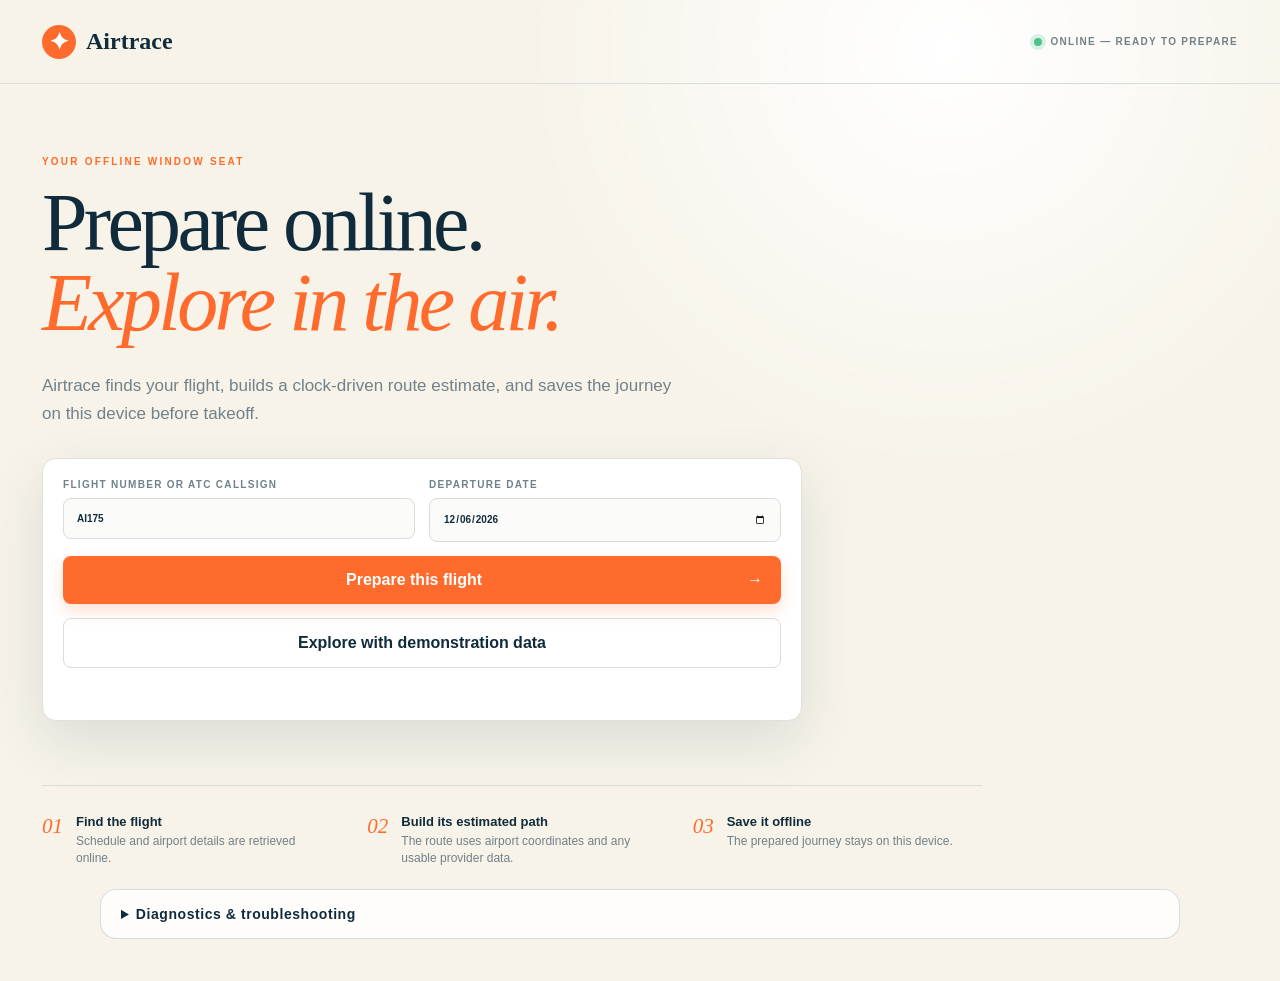
==== index.html @ 60c282cb "Add state names to flying-over labels in v27" ====
<!doctype html>
<html lang="en">
<head>
  <meta charset="utf-8">
  <meta name="viewport" content="width=device-width, initial-scale=1">
  <meta name="theme-color" content="#102c3c">

  <meta
    name="description"
    content="Prepare a flight online, then follow its estimated route offline."
  >

  <link rel="manifest" href="./manifest.webmanifest">

  <link
    rel="stylesheet"
    href="./vendor/maplibre-gl.css?v=5.19.0"
  >

  <link rel="stylesheet" href="./styles.css?v=4">

  <style>
    html {
      width: 100%;
      overflow-x: hidden;
      -webkit-text-size-adjust: 100%;
    }
    body {
      width: 100%;
      min-width: 0;
      overflow-x: hidden;
    }
    .location-strip {
      margin-top: 18px;
      padding: 18px 22px;
      border: 1px solid rgba(16, 44, 60, .16);
      border-radius: 16px;
      background: rgba(255, 255, 255, .8);
      display: flex;
      align-items: center;
      justify-content: space-between;
      gap: 20px;
    }
    .location-strip span,
    .timeline-time span {
      display: block;
      color: #71838d;
      font-size: 11px;
      font-weight: 800;
      letter-spacing: .14em;
    }
    .location-strip strong { color: #102c3c; font-size: 24px; }
    .location-strip small { color: #71838d; text-align: right; }
    .turbulence-panel {
      margin-top: 18px;
      padding: 18px 22px;
      border: 1px solid rgba(16, 44, 60, .16);
      border-radius: 16px;
      background: rgba(255, 255, 255, .88);
      display: grid;
      grid-template-columns: minmax(0, 1fr) auto;
      gap: 18px;
      align-items: center;
    }
    .turbulence-panel span {
      display: block;
      color: #71838d;
      font-size: 11px;
      font-weight: 800;
      letter-spacing: .14em;
    }
    .turbulence-panel strong { display: block; margin-top: 4px; color: #102c3c; font-size: 20px; }
    .turbulence-panel small { display: block; margin-top: 4px; color: #71838d; line-height: 1.45; }
    .turbulence-badge {
      min-width: 90px;
      padding: 10px 13px;
      border-radius: 999px;
      color: #102c3c;
      background: #e9f7f0;
      text-align: center;
      font-size: 12px;
      font-weight: 900;
      letter-spacing: .08em;
    }
    .turbulence-panel.advisory .turbulence-badge { color: #7a2d0d; background: #fff0e8; }
    .distance-remaining { color: #102c3c !important; font-weight: 800; }
    .diagnostics-panel {
      width: min(1080px, 100%);
      margin: 22px auto 0;
      padding: 0;
      border: 1px solid rgba(16, 44, 60, .16);
      border-radius: 16px;
      background: rgba(255, 255, 255, .82);
      color: #102c3c;
    }
    .diagnostics-panel summary {
      padding: 16px 20px;
      cursor: pointer;
      font-size: 14px;
      font-weight: 850;
      letter-spacing: .04em;
    }
    .diagnostics-content { padding: 0 20px 20px; }
    .diagnostics-content p,
    .diagnostics-content small { color: #71838d; line-height: 1.5; }
    .diagnostics-content small { display: block; margin-top: 9px; }
    .diagnostics-option {
      display: flex;
      align-items: flex-start;
      gap: 9px;
      margin: 14px 0;
      color: #102c3c;
      font-size: 13px;
      font-weight: 700;
    }
    .diagnostics-option input { width: 18px; height: 18px; flex: 0 0 auto; }
    .diagnostics-actions { display: flex; flex-wrap: wrap; gap: 8px; }
    .diagnostics-actions button {
      min-height: 42px;
      padding: 9px 14px;
      border: 1px solid rgba(16, 44, 60, .18);
      border-radius: 999px;
      background: #fff;
      color: #102c3c;
      font: inherit;
      font-size: 13px;
      font-weight: 800;
      cursor: pointer;
    }
    .diagnostics-actions .diagnostics-primary { background: #102c3c; color: #fff; }
    .sensor-panel {
      margin-top: 18px;
      padding: 18px 22px;
      border: 1px solid rgba(16, 44, 60, .16);
      border-radius: 16px;
      background: rgba(255, 255, 255, .88);
      display: grid;
      grid-template-columns: minmax(0, 1fr) auto;
      align-items: center;
      gap: 16px;
    }
    .sensor-copy span,
    .milestone-heading span,
    .milestone-card span {
      display: block;
      color: #71838d;
      font-size: 11px;
      font-weight: 800;
      letter-spacing: .14em;
    }
    .sensor-copy strong { color: #102c3c; font-size: 19px; }
    .sensor-copy small { display: block; margin-top: 3px; color: #71838d; }
    .sensor-actions { display: flex; flex-wrap: wrap; justify-content: flex-end; gap: 8px; }
    .sensor-actions button {
      min-height: 42px;
      padding: 9px 13px;
      border: 1px solid rgba(16, 44, 60, .18);
      border-radius: 999px;
      background: #fff;
      color: #102c3c;
      font: inherit;
      font-size: 13px;
      font-weight: 800;
      cursor: pointer;
    }
    .sensor-actions .sensor-primary { background: #102c3c; color: #fff; }
    .sensor-actions button:disabled { cursor: default; opacity: .55; }
    .milestone-panel {
      margin-top: 18px;
      padding: 18px 22px;
      border: 1px solid rgba(16, 44, 60, .16);
      border-radius: 16px;
      background: rgba(255, 255, 255, .88);
    }
    .milestone-heading {
      display: flex;
      align-items: end;
      justify-content: space-between;
      gap: 16px;
      margin-bottom: 14px;
    }
    .milestone-heading strong { color: #102c3c; font-size: 19px; }
    .milestone-heading small { color: #71838d; text-align: right; }
    .milestone-grid {
      display: grid;
      grid-template-columns: repeat(3, minmax(0, 1fr));
      gap: 10px;
    }
    .milestone-card {
      min-width: 0;
      padding: 13px;
      border: 1px solid rgba(16, 44, 60, .13);
      border-radius: 12px;
      background: #fff;
    }
    .milestone-card strong {
      display: block;
      margin-top: 4px;
      color: #102c3c;
      font-size: 18px;
    }
    .milestone-card small {
      display: block;
      min-height: 32px;
      margin: 3px 0 10px;
      color: #71838d;
      line-height: 1.35;
    }
    .milestone-card button {
      width: 100%;
      min-height: 38px;
      padding: 8px 10px;
      border: 1px solid rgba(16, 44, 60, .18);
      border-radius: 999px;
      background: #fff;
      color: #102c3c;
      font: inherit;
      font-size: 12px;
      font-weight: 800;
      cursor: pointer;
    }
    .milestone-card.confirmed {
      border-color: rgba(255, 107, 44, .42);
      background: rgba(255, 107, 44, .055);
    }
    .milestone-card.confirmed button { background: #102c3c; color: #fff; }
    .timeline-time {
      margin-bottom: 8px;
      display: grid;
      grid-template-columns: 1fr 1fr 1fr;
      align-items: end;
    }
    .timeline-time div:nth-child(2) { text-align: center; }
    .timeline-time div:last-child { text-align: right; }
    .timeline-time strong { color: #102c3c; font-size: 15px; }
    .timeline-time .current-time strong { color: #ff6b2c; font-size: 18px; }
    .remaining .live-clock {
      display: block;
      margin-top: 7px;
      color: #102c3c;
      font-size: 13px;
      font-weight: 800;
      font-variant-numeric: tabular-nums;
      letter-spacing: .03em;
    }
    .remaining-value-row {
      display: flex;
      align-items: baseline;
      justify-content: flex-end;
      gap: 12px;
    }
    .remaining-value-row .distance-remaining {
      margin: 0;
      padding: 5px 9px;
      border: 1px solid rgba(16, 44, 60, .14);
      border-radius: 999px;
      background: rgba(255, 255, 255, .78);
      color: #102c3c;
      font-size: 12px;
      font-weight: 800;
      white-space: nowrap;
    }
    .metrics { grid-template-columns: 1.25fr repeat(4, minmax(0, 1fr)) !important; }
    .coordinates-value {
      display: flex;
      align-items: center;
      justify-content: space-between;
      gap: 10px;
    }
    .heading-compass {
      width: 40px;
      height: 40px;
      flex: 0 0 40px;
      display: grid;
      place-items: center;
      border: 1px solid rgba(16, 44, 60, .16);
      border-radius: 50%;
      color: #ff6b2c;
      background: #fff8f3;
    }
    .heading-compass i {
      display: block;
      font-size: 22px;
      font-style: normal;
      line-height: 1;
      transform: rotate(0deg);
      transition: transform .35s ease;
    }
    .metric-speed strong { white-space: nowrap; }
    #previewSlider {
      width: 100%;
      height: 36px;
      margin-top: 5px;
      appearance: none;
      -webkit-appearance: none;
      background: transparent;
      cursor: pointer;
    }
    #previewSlider::-webkit-slider-runnable-track {
      height: 3px;
      border-radius: 3px;
      background: linear-gradient(90deg, #ff6b2c 0 var(--slider-progress, 0%), #dfe5e6 var(--slider-progress, 0%) 100%);
    }
    #previewSlider::-webkit-slider-thumb {
      width: 38px;
      height: 38px;
      margin-top: -18px;
      border: 3px solid #fff;
      border-radius: 50%;
      appearance: none;
      -webkit-appearance: none;
      background-color: #ff6b2c;
      background-image: url("data:image/svg+xml,%3Csvg xmlns='http://www.w3.org/2000/svg' viewBox='0 0 32 32'%3E%3Cg transform='rotate(90 16 16)'%3E%3Cpath fill='white' d='M16 3l3 10 9 4v3l-9-2-1 7 4 3v2l-6-2-6 2v-2l4-3-1-7-9 2v-3l9-4 3-10z'/%3E%3C/g%3E%3C/svg%3E");
      background-position: center;
      background-repeat: no-repeat;
      background-size: 25px;
      box-shadow: 0 3px 9px rgba(16, 44, 60, .28);
    }
    #previewSlider::-moz-range-track { height: 3px; border-radius: 3px; background: #dfe5e6; }
    #previewSlider::-moz-range-progress { height: 3px; border-radius: 3px; background: #ff6b2c; }
    #previewSlider::-moz-range-thumb {
      width: 34px;
      height: 34px;
      border: 3px solid #fff;
      border-radius: 50%;
      background: #ff6b2c;
      box-shadow: 0 3px 9px rgba(16, 44, 60, .28);
    }
    #mapCanvas .plane-marker {
      display: none !important;
    }
    #mapCanvas .plane-marker svg {
      width: 46px;
      height: 46px;
    }
    #mapCanvas .plane-marker::before,
    #mapCanvas .plane-marker::after {
      inset: 2px;
    }
    @media (max-width: 650px) {
      .topbar,
      main,
      .setup,
      .tracker,
      .prepare-card,
      .fields,
      .fields label,
      .route-meta,
      .map,
      .metrics,
      .location-strip,
      .sensor-panel,
      .milestone-panel,
      .turbulence-panel,
      .diagnostics-panel,
      .timeline {
        width: 100%;
        min-width: 0;
        max-width: 100%;
      }
      .topbar,
      main {
        padding-left: 14px;
        padding-right: 14px;
      }
      .setup { padding-top: 38px; }
      .intro h1 {
        max-width: 100%;
        font-size: clamp(40px, 12vw, 48px);
        overflow-wrap: anywhere;
      }
      .lede { font-size: 15px; }
      .prepare-card { padding: 15px; }
      .fields input,
      #flightNumber,
      #flightDate {
        display: block;
        width: 100%;
        min-width: 0;
        max-width: 100%;
        font-size: 16px !important;
        line-height: 1.25;
      }
      .primary,
      .secondary {
        min-height: 50px;
        white-space: normal;
        font-size: 16px;
      }
      .flight-heading h1 {
        max-width: 100%;
        overflow-wrap: anywhere;
      }
      .remaining-value-row { justify-content: flex-start; flex-wrap: wrap; }
      .route-meta span { max-width: 100%; }
      .map {
        height: 42svh;
        min-height: 280px;
        max-height: 420px;
      }
      .map-loading {
        padding: 20px;
        text-align: center;
        white-space: normal;
      }
      .estimate-pill {
        max-width: calc(100% - 88px);
        white-space: nowrap;
      }
      .location-strip { align-items: flex-start; flex-direction: column; }
      .location-strip small { text-align: left; }
      .sensor-panel { grid-template-columns: 1fr; padding: 15px; }
      .turbulence-panel { grid-template-columns: 1fr; padding: 15px; }
      .turbulence-badge { justify-self: start; }
      .diagnostics-panel summary { padding: 15px; }
      .diagnostics-content { padding: 0 15px 15px; }
      .diagnostics-actions button { flex: 1 1 145px; }
      .sensor-actions { justify-content: flex-start; }
      .sensor-actions button { flex: 1 1 145px; }
      .milestone-panel { padding: 15px; }
      .milestone-heading { align-items: flex-start; flex-direction: column; }
      .milestone-heading small { text-align: left; }
      .milestone-grid { grid-template-columns: 1fr; }
      .metrics { grid-template-columns: 1fr 1fr !important; }
      .metrics .metric-wide { grid-column: 1 / -1; }
      .metrics .metric-altitude { border-right: 1px solid rgba(16, 44, 60, .16); }
      .metrics .metric-speed { border-right: 0; }
      .timeline { padding: 14px; }
      #previewSlider { min-height: 32px; }
    }
  </style>

  <title>Airtrace — Offline Flight Tracker</title>
</head>

<body>
  <header class="topbar">
    <a class="brand" href="./" aria-label="Airtrace home">
      <span>✦</span>
      Airtrace
    </a>

    <div class="network" id="network">
      <i></i>
      <b>Checking connection</b>
    </div>
  </header>

  <main>
    <!-- Flight search screen -->
    <section class="setup" id="setupView">
      <div class="intro">
        <p class="kicker">YOUR OFFLINE WINDOW SEAT</p>

        <h1>
          Prepare online.<br>
          <em>Explore in the air.</em>
        </h1>

        <p class="lede">
          Airtrace finds your flight, builds a clock-driven route estimate,
          and saves the journey on this device before takeoff.
        </p>
      </div>

      <form class="prepare-card" id="prepareForm">
        <div class="fields">
          <label>
            Flight number or ATC callsign

            <input
              id="flightNumber"
              value="AI175"
              placeholder="6E5184 or IGO376E"
              autocomplete="off"
              required
            >
          </label>

          <label>
            Departure date

            <input
              id="flightDate"
              type="date"
              required
            >
          </label>
        </div>

        <button class="primary" id="prepareButton">
          Prepare this flight
          <span>→</span>
        </button>

        <button class="secondary" id="demoButton" type="button">
          Explore with demonstration data
        </button>

        <div class="message" id="message" role="status"></div>
      </form>

      <div class="steps">
        <article>
          <b>01</b>

          <div>
            <strong>Find the flight</strong>

            <span>
              Schedule and airport details are retrieved online.
            </span>
          </div>
        </article>

        <article>
          <b>02</b>

          <div>
            <strong>Build its estimated path</strong>

            <span>
              The route uses airport coordinates and any usable provider data.
            </span>
          </div>
        </article>

        <article>
          <b>03</b>

          <div>
            <strong>Save it offline</strong>

            <span>
              The prepared journey stays on this device.
            </span>
          </div>
        </article>
      </div>
    </section>

    <!-- Saved flight tracker screen -->
    <section class="tracker hidden" id="trackerView">
      <div class="flight-heading">
        <div>
          <p class="kicker" id="flightIdentity"></p>

          <h1>
            <span id="originCity"></span>
            <i>→</i>
            <span id="destinationCity"></span>
          </h1>
        </div>

        <div class="remaining">
          <span id="phaseLabel">TIME REMAINING</span>
          <div class="remaining-value-row">
            <strong id="remainingTime">—</strong>
            <small class="distance-remaining" id="distanceRemaining">— km remaining</small>
          </div>
          <small id="arrivalTime"></small>
          <small class="live-clock" id="liveClock" aria-label="Current device time"></small>
        </div>
      </div>

      <div class="route-meta">
        <span id="routeSource"></span>
        <span id="savedStatus">Saved for offline use</span>

        <button id="refreshFlight" type="button">
          ↻ Refresh live details
        </button>

        <button id="changeFlight" type="button">
          ⌂ Track a fresh journey
        </button>
      </div>

      <div class="sensor-panel">
        <div class="sensor-copy">
          <span>PHONE SENSOR ASSIST — BETA</span>
          <strong id="sensorStatus">Simulation only</strong>
          <small id="sensorDetail">Turn this on after boarding to improve takeoff, position and landing estimates.</small>
        </div>

        <div class="sensor-actions">
          <button class="sensor-primary" id="sensorButton" type="button">Use phone location</button>
        </div>
      </div>

      <div class="milestone-panel">
        <div class="milestone-heading">
          <div>
            <span>BLOCK & FLIGHT MILESTONES</span>
            <strong>Departure to landing</strong>
          </div>
          <small>Gate departure is shown separately. Airborne timing uses confirmed runway events or a distance model.</small>
        </div>

        <div class="milestone-grid">
          <article class="milestone-card" id="doorClosedCard">
            <span>01 · GATE OUT</span>
            <strong id="doorClosedTime">—</strong>
            <small id="doorClosedDetail">Scheduled or revised gate departure</small>
            <button id="doorClosedButton" type="button">Doors closed now</button>
          </article>

          <article class="milestone-card" id="takeoffCard">
            <span>02 · WHEELS UP</span>
            <strong id="takeoffTime">—</strong>
            <small id="takeoffDetail">Takeoff or runway departure</small>
            <button id="takeoffButton" type="button">We just took off</button>
          </article>

          <article class="milestone-card" id="landedCard">
            <span>03 · WHEELS DOWN</span>
            <strong id="landedTime">—</strong>
            <small id="landedDetail">Landing or runway arrival</small>
            <button id="landedButton" type="button">We have landed</button>
          </article>

        </div>
      </div>

      <div
        class="map"
        aria-label="Estimated flight position on an interactive world map"
      >
        <div id="mapCanvas"></div>

        <div class="map-loading" id="mapLoading">
          Loading detailed map…
        </div>

        <div class="estimate-pill">
          ● &nbsp; ESTIMATED POSITION
        </div>

        <div class="offline-map-note" id="offlineMapNote">
          Offline map: only previously viewed tiles are available. Unvisited areas or extra zoom levels may appear blank.
        </div>
      </div>

      <div class="metrics">
        <article class="metric-wide">
          <span>JOURNEY</span>

          <strong id="progressText">—</strong>

          <div class="bar">
            <i id="progressBar"></i>
          </div>

          <small id="phaseDetail"></small>
        </article>

        <article class="metric-wide">
          <span id="coordinatesLabel">TRAVEL DIRECTION & POSITION</span>
          <div class="coordinates-value">
            <strong id="travelDirection">—</strong>
            <span class="heading-compass" id="headingCompass" aria-label="Aircraft heading"><i>▲</i></span>
          </div>
          <small id="headingDetail">Direction of travel unavailable</small>
          <small id="coordinateDetail"></small>
        </article>

        <article class="metric-altitude">
          <span id="altitudeLabel">ESTIMATED ALTITUDE</span>
          <strong id="altitude">—</strong>

          <small id="altitudeDetail">
            Derived from the usual route profile
          </small>
        </article>

        <article class="metric-speed">
          <span id="speedLabel">ESTIMATED SPEED</span>
          <strong id="speed">—</strong>
          <small id="speedDetail">Derived from the route estimate</small>
        </article>

        <article class="metric-wide">
          <span>ROUTE CONFIDENCE</span>
          <strong id="confidence">—</strong>
          <small id="sampleDetail"></small>
        </article>
      </div>

      <div class="location-strip">
        <div>
          <span>CURRENTLY FLYING OVER</span>
          <strong id="flyingOver">—</strong>
        </div>
        <small id="flyingOverDetail">Estimated from the simulated route</small>
      </div>

      <div class="turbulence-panel" id="turbulencePanel">
        <div>
          <span>TURBULENCE OUTLOOK</span>
          <strong id="turbulenceTitle">Not checked</strong>
          <small id="turbulenceDetail">Refresh while online before departure to check published aviation advisories.</small>
        </div>
        <div class="turbulence-badge" id="turbulenceBadge">ADVISORY</div>
      </div>

      <div class="timeline">
        <div class="timeline-time">
          <div><span>TAKEOFF</span><strong id="originTime">—</strong></div>
          <div class="current-time"><span>SIMULATED TIME</span><strong id="currentFlightTime">—</strong></div>
          <div><span>LANDING</span><strong id="destinationTime">—</strong></div>
        </div>
        <div class="timeline-labels">
          <b id="originCode"></b>
          <span>Preview journey</span>
          <b id="destinationCode"></b>
        </div>

        <input
          id="previewSlider"
          type="range"
          min="0"
          max="100"
          value="0"
          aria-label="Preview flight progress"
        >

        <div class="timeline-actions">
          <button id="clockButton" type="button">
            Return to device clock
          </button>
        </div>
      </div>

      <p class="disclaimer">
        This is a clock-driven estimate based on the prepared route.
        It is not live aircraft tracking and will not reflect diversions,
        holding patterns, weather avoidance, or air-traffic-control changes.
      </p>
    </section>

    <details class="diagnostics-panel" id="diagnosticsPanel">
      <summary>Diagnostics &amp; troubleshooting</summary>
      <div class="diagnostics-content">
        <p>AirTrace keeps a seven-day diagnostic log on this device. Nothing is sent automatically.</p>
        <label class="diagnostics-option">
          <input id="includePrecisePosition" type="checkbox">
          <span>Include the current precise position in this report</span>
        </label>
        <div class="diagnostics-actions">
          <button class="diagnostics-primary" id="sendDiagnostics" type="button">Send to AirTrace</button>
          <button id="shareDiagnostics" type="button">Share report</button>
          <button id="downloadDiagnostics" type="button">Download JSON</button>
          <button id="clearDiagnostics" type="button">Clear logs</button>
        </div>
        <small id="diagnosticsStatus">Preparing diagnostics…</small>
      </div>
    </details>
  </main>

  <script src="./vendor/maplibre-gl.js?v=5.19.0"></script>
  <script>
    window.AIRTRACE_CONFIG = {
      API_BASE_URL: "https://airtrace-api.gavriankur.workers.dev"
    };
  </script>
  <script>
const STORAGE_KEY = "airtrace.preparedJourney.v2";
const APP_VERSION = "27";
const DIAGNOSTIC_LOG_KEY = "airtrace.diagnostics.v1";
const DIAGNOSTIC_INSTALL_KEY = "airtrace.installationId.v1";
const DIAGNOSTIC_RETENTION_MS = 7 * 24 * 60 * 60 * 1000;
const DIAGNOSTIC_MAX_EVENTS = 300;
const config = window.AIRTRACE_CONFIG || {};
const $ = id => document.getElementById(id);

const diagnosticLastValues = new Map();

function safeDiagnosticText(value, limit = 500) {
  return String(value ?? "").replace(/[\r\n]+/g, " ").slice(0, limit);
}

function diagnosticInstallationId() {
  let id = localStorage.getItem(DIAGNOSTIC_INSTALL_KEY);
  if (!id) {
    id = globalThis.crypto?.randomUUID?.() || `airtrace-${Date.now().toString(36)}-${Math.random().toString(36).slice(2, 10)}`;
    localStorage.setItem(DIAGNOSTIC_INSTALL_KEY, id);
  }
  return id;
}

function readDiagnosticEvents() {
  try {
    const parsed = JSON.parse(localStorage.getItem(DIAGNOSTIC_LOG_KEY) || "[]");
    const cutoff = Date.now() - DIAGNOSTIC_RETENTION_MS;
    return (Array.isArray(parsed) ? parsed : []).filter(event => Date.parse(event.at) >= cutoff).slice(-DIAGNOSTIC_MAX_EVENTS);
  } catch (_) {
    return [];
  }
}

function updateDiagnosticsStatus(message = "") {
  const element = $("diagnosticsStatus");
  if (!element) return;
  const count = readDiagnosticEvents().length;
  element.textContent = message || `${count} event${count === 1 ? "" : "s"} stored locally · automatically removed after seven days · AirTrace v${APP_VERSION}`;
}

function logDiagnostic(type, details = {}) {
  try {
    const events = readDiagnosticEvents();
    events.push({
      at: new Date().toISOString(),
      type: safeDiagnosticText(type, 80),
      details
    });
    localStorage.setItem(DIAGNOSTIC_LOG_KEY, JSON.stringify(events.slice(-DIAGNOSTIC_MAX_EVENTS)));
    updateDiagnosticsStatus();
  } catch (_) {}
}

function logDiagnosticChange(key, value, type, details = {}) {
  const serialized = JSON.stringify(value);
  if (diagnosticLastValues.get(key) === serialized) return;
  diagnosticLastValues.set(key, serialized);
  logDiagnostic(type, details);
}

function currentDiagnosticPosition() {
  if (!journey) return null;
  if (sensorState.status === "locked" && sensorState.fix) return { source: "phone", lat: sensorState.fix.lat, lon: sensorState.fix.lon };
  const live = providerLiveLocation();
  if (live) return { source: "provider", lat: live.lat, lon: live.lon };
  const point = interpolateRoute(journey.route.points, effectiveProgress());
  return { source: "simulation", lat: point.lat, lon: point.lon };
}

function buildDiagnosticReport(includePrecisePosition = false) {
  const tracking = journey?.tracking || {};
  const report = {
    reportSchema: 1,
    appVersion: APP_VERSION,
    generatedAt: new Date().toISOString(),
    installationId: diagnosticInstallationId(),
    environment: {
      userAgent: safeDiagnosticText(navigator.userAgent, 300),
      language: navigator.language || null,
      online: navigator.onLine,
      standalone: Boolean(window.matchMedia?.("(display-mode: standalone)")?.matches || navigator.standalone),
      serviceWorkerControlled: Boolean(navigator.serviceWorker?.controller)
    },
    journey: journey ? {
      flight: journey.flight?.ident || null,
      route: `${journey.flight?.origin?.code || "?"}-${journey.flight?.destination?.code || "?"}`,
      preparedAt: journey.preparedAt || null,
      providerSchema: journey.schemaVersion || null,
      progressPercent: Math.round(effectiveProgress() * 100),
      sensorStatus: sensorState.status,
      mapReady,
      takeoffSource: tracking.takeoffSource || null,
      landingSource: tracking.landingSource || null
    } : null,
    precisePositionIncluded: Boolean(includePrecisePosition),
    events: readDiagnosticEvents()
  };
  if (includePrecisePosition) report.currentPosition = currentDiagnosticPosition();
  return report;
}

function diagnosticFilename() {
  const stamp = new Date().toISOString().replace(/[:.]/g, "-");
  return `airtrace-diagnostics-v${APP_VERSION}-${stamp}.json`;
}

function reportFile(report) {
  return new File([JSON.stringify(report, null, 2)], diagnosticFilename(), { type: "application/json" });
}

async function sendDiagnosticReport() {
  const apiBase = (config.API_BASE_URL || "").replace(/\/$/, "");
  if (!navigator.onLine) {
    updateDiagnosticsStatus("You are offline. The report remains on this phone; send it after reconnecting.");
    return;
  }
  if (!apiBase) {
    updateDiagnosticsStatus("The diagnostic service is not configured. Download or share the report instead.");
    return;
  }
  const button = $("sendDiagnostics");
  button.disabled = true;
  button.textContent = "Sending…";
  try {
    logDiagnostic("diagnostic_send_requested");
    const report = buildDiagnosticReport($("includePrecisePosition").checked);
    const response = await fetch(`${apiBase}/diagnostics`, {
      method: "POST",
      headers: { "Content-Type": "application/json" },
      body: JSON.stringify(report)
    });
    const body = await response.json().catch(() => ({}));
    if (!response.ok) throw new Error(body.error || `Diagnostic service returned ${response.status}`);
    logDiagnostic("diagnostic_send_succeeded", { reportId: body.reportId });
    updateDiagnosticsStatus(`Sent successfully · report ID ${body.reportId}`);
  } catch (error) {
    logDiagnostic("diagnostic_send_failed", { message: safeDiagnosticText(error.message) });
    updateDiagnosticsStatus(`${error.message || "The report could not be sent."} You can still share or download it.`);
  } finally {
    button.disabled = false;
    button.textContent = "Send to AirTrace";
  }
}

async function shareDiagnosticReport() {
  logDiagnostic("diagnostic_share_requested");
  const report = buildDiagnosticReport($("includePrecisePosition").checked);
  try {
    const file = reportFile(report);
    if (!navigator.share || (navigator.canShare && !navigator.canShare({ files: [file] }))) {
      downloadDiagnosticReport();
      updateDiagnosticsStatus("File sharing is unavailable in this browser, so the JSON report was downloaded.");
      return;
    }
    await navigator.share({ title: "AirTrace diagnostic report", text: "AirTrace diagnostic report", files: [file] });
    logDiagnostic("diagnostic_share_completed");
  } catch (error) {
    if (error?.name !== "AbortError") updateDiagnosticsStatus(`The report could not be shared: ${safeDiagnosticText(error.message)}`);
  }
}

function downloadDiagnosticReport() {
  logDiagnostic("diagnostic_downloaded");
  const report = buildDiagnosticReport($("includePrecisePosition").checked);
  const url = URL.createObjectURL(new Blob([JSON.stringify(report, null, 2)], { type: "application/json" }));
  const anchor = document.createElement("a");
  anchor.href = url;
  anchor.download = diagnosticFilename();
  document.body.appendChild(anchor);
  anchor.click();
  anchor.remove();
  setTimeout(() => URL.revokeObjectURL(url), 1000);
  updateDiagnosticsStatus("Diagnostic JSON downloaded. No data was sent automatically.");
}

function clearDiagnosticEvents() {
  localStorage.removeItem(DIAGNOSTIC_LOG_KEY);
  diagnosticLastValues.clear();
  updateDiagnosticsStatus("Diagnostic events cleared from this device.");
}

let journey = null;
let previewProgress = null;
let clockTimer = null;
let altitudeTimer = null;
let refreshTimer = null;
let animationFrame = null;
let map = null;
let planeMarker = null;
let mapReady = false;
let sensorWatchId = null;
let lastRefreshAt = 0;
let nearbyPlaceCache = null;
const sensorState = {
  enabled: false,
  status: "off",
  fix: null,
  previousFix: null,
  routeProgress: null,
  airborneVotes: 0,
  landedVotes: 0
};
const WATER_REGIONS = [
  ["Bay of Bengal", 78, 4, 101, 24],
  ["Andaman Sea", 92, 4, 101, 21],
  ["Arabian Sea", 48, 4, 78, 26],
  ["Red Sea", 32, 12, 44, 30],
  ["Persian Gulf", 47, 23, 57, 31],
  ["Gulf of Oman", 56, 22, 64, 27],
  ["Gulf of Aden", 43, 10, 52, 16],
  ["South China Sea", 99, -3, 122, 25],
  ["East China Sea", 117, 23, 131, 34],
  ["Philippine Sea", 122, 5, 145, 30],
  ["Sea of Japan", 127, 33, 142, 52],
  ["Mediterranean Sea", -6, 30, 37, 47],
  ["Black Sea", 27, 40, 42, 48],
  ["Caspian Sea", 46, 35, 55, 48],
  ["Baltic Sea", 9, 53, 31, 66],
  ["North Sea", -5, 50, 10, 62],
  ["Caribbean Sea", -90, 9, -59, 24],
  ["Gulf of Mexico", -98, 18, -80, 31]
];
const AIRPORT_REGION_NAMES = {
  AGX:"Lakshadweep", AGR:"Uttar Pradesh", AMD:"Gujarat", ATQ:"Punjab", AYJ:"Uttar Pradesh",
  BBI:"Odisha", BDQ:"Gujarat", BHO:"Madhya Pradesh", BHJ:"Gujarat", BLR:"Karnataka", BKB:"Rajasthan", BOM:"Maharashtra",
  CCJ:"Kerala", CCU:"West Bengal", CJB:"Tamil Nadu", CNN:"Kerala", COK:"Kerala",
  DBR:"Bihar", DED:"Uttarakhand", DEL:"Delhi", DGH:"Jharkhand", DIB:"Assam", DMU:"Nagaland",
  GAU:"Assam", GAY:"Bihar", GOI:"Goa", GOX:"Goa", GOP:"Uttar Pradesh", GWL:"Madhya Pradesh",
  HBX:"Karnataka", HYD:"Telangana", IDR:"Madhya Pradesh", IMF:"Manipur", ISK:"Maharashtra", IXA:"Tripura",
  IXB:"West Bengal", IXC:"Chandigarh", IXD:"Uttar Pradesh", IXE:"Karnataka", IXG:"Karnataka", IXJ:"Jammu and Kashmir",
  IXM:"Tamil Nadu", IXR:"Jharkhand", IXS:"Assam", IXU:"Maharashtra", IXZ:"Andaman and Nicobar Islands",
  JAI:"Rajasthan", JDH:"Rajasthan", JGA:"Gujarat", JGB:"Chhattisgarh", JLR:"Madhya Pradesh", JRG:"Odisha", JRH:"Assam", JSA:"Rajasthan",
  KNU:"Uttar Pradesh", KLH:"Maharashtra", KQH:"Rajasthan", KUU:"Himachal Pradesh",
  LKO:"Uttar Pradesh", LUH:"Punjab", MAA:"Tamil Nadu", MYQ:"Karnataka", NAG:"Maharashtra", PAT:"Bihar", PGH:"Uttarakhand",
  PNY:"Puducherry", PNQ:"Maharashtra", PRY:"Uttar Pradesh", PYG:"Sikkim", RAJ:"Gujarat", RDP:"West Bengal", RPR:"Chhattisgarh",
  SHL:"Meghalaya", SLV:"Himachal Pradesh", SXR:"Jammu and Kashmir", STV:"Gujarat", TCR:"Tamil Nadu", TEZ:"Assam",
  TIR:"Andhra Pradesh", TRV:"Kerala", TRZ:"Tamil Nadu", UDR:"Rajasthan", VGA:"Andhra Pradesh", VNS:"Uttar Pradesh", VTZ:"Andhra Pradesh",
  AUH:"Abu Dhabi", DXB:"Dubai", SHJ:"Sharjah", HND:"Tokyo", ITM:"Osaka", ICN:"Incheon", LAX:"California", SFO:"California", JFK:"New York", EWR:"New Jersey"
};
const PLACE_REGION_NAMES = {
  agra:"Uttar Pradesh", ahmedabad:"Gujarat", ajmer:"Rajasthan", amritsar:"Punjab", ayodhya:"Uttar Pradesh",
  ballari:"Karnataka", bellary:"Karnataka", bengaluru:"Karnataka", bangalore:"Karnataka", belagavi:"Karnataka", belgaum:"Karnataka",
  bhopal:"Madhya Pradesh", bhubaneswar:"Odisha", chandigarh:"Chandigarh", chennai:"Tamil Nadu", coimbatore:"Tamil Nadu",
  dehradun:"Uttarakhand", delhi:"Delhi", dharwad:"Karnataka", goa:"Goa", gorakhpur:"Uttar Pradesh", guwahati:"Assam",
  hubballi:"Karnataka", hubli:"Karnataka", hyderabad:"Telangana", imphal:"Manipur", indore:"Madhya Pradesh",
  jaipur:"Rajasthan", jaisalmer:"Rajasthan", jammu:"Jammu and Kashmir", jamnagar:"Gujarat", jodhpur:"Rajasthan",
  kannur:"Kerala", kanpur:"Uttar Pradesh", kochi:"Kerala", cochin:"Kerala", kolhapur:"Maharashtra", kolkata:"West Bengal",
  kozhikode:"Kerala", lucknow:"Uttar Pradesh", ludhiana:"Punjab", madurai:"Tamil Nadu", mangaluru:"Karnataka", mangalore:"Karnataka",
  mumbai:"Maharashtra", mysuru:"Karnataka", mysore:"Karnataka", nagpur:"Maharashtra", nashik:"Maharashtra", newdelhi:"Delhi",
  panaji:"Goa", patna:"Bihar", prayagraj:"Uttar Pradesh", pune:"Maharashtra", raipur:"Chhattisgarh", rajkot:"Gujarat",
  ranchi:"Jharkhand", shillong:"Meghalaya", shimla:"Himachal Pradesh", srinagar:"Jammu and Kashmir", surat:"Gujarat",
  thiruvananthapuram:"Kerala", tiruchirappalli:"Tamil Nadu", udaipur:"Rajasthan", vadodara:"Gujarat", varanasi:"Uttar Pradesh",
  vijayawada:"Andhra Pradesh", visakhapatnam:"Andhra Pradesh"
};

function placeRegionName(name, properties = {}) {
  const supplied = properties.region || properties.state || properties.province || properties["addr:state"] || properties["name:state"];
  if (supplied) return String(supplied);
  const key = String(name || "").normalize("NFD").replace(/[\u0300-\u036f]/g, "").toLowerCase().replace(/[^a-z]/g, "");
  return PLACE_REGION_NAMES[key] || null;
}

function airportDisplayName(airport) {
  const city = airport?.city || airport?.code || "—";
  const region = airport?.region || AIRPORT_REGION_NAMES[String(airport?.code || "").toUpperCase()];
  return region && region.toLowerCase() !== String(city).toLowerCase() ? `${city}, ${region}` : city;
}

function saveJourney() {
  if (journey) localStorage.setItem(STORAGE_KEY, JSON.stringify(journey));
}

function setDefaultDate() {
  const today = new Date();
  const year = today.getFullYear();
  const month = String(today.getMonth() + 1).padStart(2, "0");
  const day = String(today.getDate()).padStart(2, "0");
  $("flightDate").value = `${year}-${month}-${day}`;
}

function setNetworkState() {
  const online = navigator.onLine;
  logDiagnosticChange("network", online, "network_state", { online });
  document.body.classList.toggle("offline", !online);
  $("network").classList.toggle("offline", !online);
  $("network").querySelector("b").textContent = online ? "Online — ready to prepare" : "Offline — using saved data";
  if (journey) renderTracker();
}

function cleanFlightNumber(value) {
  return value.toUpperCase().replace(/[^A-Z0-9]/g, "");
}

function clamp(value, min = 0, max = 1) {
  return Math.max(min, Math.min(max, value));
}

function formatDuration(milliseconds) {
  const totalMinutes = Math.max(0, Math.round(milliseconds / 60000));
  return `${Math.floor(totalMinutes / 60)}h ${String(totalMinutes % 60).padStart(2, "0")}m`;
}

function flightTimestamp(value) {
  if (typeof value === "number") return value;
  const normalized = String(value || "").trim().replace(
    /^(\d{4}-\d{2}-\d{2})\s+/,
    "$1T"
  );
  return Date.parse(normalized);
}

function formatClock(iso, timeZone) {
  return new Intl.DateTimeFormat(undefined, {
    hour: "2-digit", minute: "2-digit", timeZone, timeZoneName: "short"
  }).format(new Date(flightTimestamp(iso)));
}

function formatLiveClock(now = new Date()) {
  const time = new Intl.DateTimeFormat(undefined, {
    hour: "2-digit", minute: "2-digit", second: "2-digit", hourCycle: "h23"
  }).format(now);
  const offsetMinutes = -now.getTimezoneOffset();
  if (offsetMinutes === 0) return `Current time ${time} GMT`;
  const sign = offsetMinutes >= 0 ? "+" : "−";
  const absolute = Math.abs(offsetMinutes);
  const hours = Math.floor(absolute / 60);
  const minutes = absolute % 60;
  return `Current time ${time} GMT${sign}${hours}${minutes ? `:${String(minutes).padStart(2, "0")}` : ""}`;
}

function updateLiveClock() {
  const element = $("liveClock");
  if (element) element.textContent = formatLiveClock();
}

function interpolateRoute(points, progress) {
  if (!points.length) return { lat: 0, lon: 0, altitudeFt: 0 };
  if (progress <= points[0].progress) return points[0];
  if (progress >= points.at(-1).progress) return points.at(-1);

  let rightIndex = points.findIndex(point => point.progress >= progress);
  let left = points[rightIndex - 1];
  let right = points[rightIndex];
  let amount = (progress - left.progress) / (right.progress - left.progress || 1);
  let longitudeDelta = right.lon - left.lon;
  if (longitudeDelta > 180) longitudeDelta -= 360;
  if (longitudeDelta < -180) longitudeDelta += 360;
  let lon = left.lon + longitudeDelta * amount;
  if (lon > 180) lon -= 360;
  if (lon < -180) lon += 360;

  return {
    lat: left.lat + (right.lat - left.lat) * amount,
    lon,
    altitudeFt: Math.round((left.altitudeFt || 0) + ((right.altitudeFt || 0) - (left.altitudeFt || 0)) * amount)
  };
}

function unwrapRoute(points) {
  const coordinates = [];
  let previous = null;
  points.forEach(point => {
    let lon = point.lon;
    if (previous !== null) {
      while (lon - previous > 180) lon -= 360;
      while (lon - previous < -180) lon += 360;
    }
    coordinates.push([lon, point.lat]);
    previous = lon;
  });
  return coordinates;
}

function routeGeoJson(progressOverride = null) {
  const coordinates = unwrapRoute(journey.route.points);
  const start = coordinates[0];
  const end = coordinates.at(-1);
  const progress = progressOverride === null
    ? (previewProgress === null ? effectiveProgress() : previewProgress)
    : progressOverride;
  const plane = interpolateRoute(journey.route.points, progress);
  const ahead = interpolateRoute(journey.route.points, Math.min(1, progress + .002));
  return {
    type: "FeatureCollection",
    features: [
      { type: "Feature", properties: { kind: "route" }, geometry: { type: "LineString", coordinates } },
      { type: "Feature", properties: { kind: "airport" }, geometry: { type: "Point", coordinates: start } },
      { type: "Feature", properties: { kind: "airport" }, geometry: { type: "Point", coordinates: end } },
      {
        type: "Feature",
        properties: { kind: "plane", bearing: bearingBetween(plane, ahead) },
        geometry: { type: "Point", coordinates: [plane.lon, plane.lat] }
      }
    ]
  };
}

function planeMapImage() {
  const size = 96;
  const canvas = document.createElement("canvas");
  canvas.width = size;
  canvas.height = size;
  const context = canvas.getContext("2d");
  context.clearRect(0, 0, size, size);
  context.beginPath();
  context.arc(48, 48, 38, 0, Math.PI * 2);
  context.fillStyle = "#ff6b2c";
  context.fill();
  context.lineWidth = 5;
  context.strokeStyle = "#ffffff";
  context.stroke();
  context.beginPath();
  context.moveTo(48, 18);
  context.lineTo(55, 43);
  context.lineTo(76, 53);
  context.lineTo(73, 61);
  context.lineTo(55, 56);
  context.lineTo(55, 74);
  context.lineTo(64, 82);
  context.lineTo(60, 87);
  context.lineTo(48, 80);
  context.lineTo(36, 87);
  context.lineTo(32, 82);
  context.lineTo(41, 74);
  context.lineTo(41, 56);
  context.lineTo(23, 61);
  context.lineTo(20, 53);
  context.lineTo(41, 43);
  context.closePath();
  context.fillStyle = "#ffffff";
  context.fill();
  const pixels = context.getImageData(0, 0, size, size);
  return { width: size, height: size, data: pixels.data };
}

function bearingBetween(a, b) {
  const toRadians = value => value * Math.PI / 180;
  const toDegrees = value => value * 180 / Math.PI;
  const lat1 = toRadians(a.lat);
  const lat2 = toRadians(b.lat);
  const deltaLon = toRadians(b.lon - a.lon);
  const y = Math.sin(deltaLon) * Math.cos(lat2);
  const x = Math.cos(lat1) * Math.sin(lat2) - Math.sin(lat1) * Math.cos(lat2) * Math.cos(deltaLon);
  return (toDegrees(Math.atan2(y, x)) + 360) % 360;
}

function fitRoute() {
  if (!mapReady || !journey) return;
  const coordinates = unwrapRoute(journey.route.points);
  if (!coordinates.length) return;

  requestAnimationFrame(() => {
    map.resize();

    const longitudes = coordinates.map(coordinate => coordinate[0]);
    const latitudes = coordinates.map(coordinate => coordinate[1]);
    const west = Math.min(...longitudes);
    const east = Math.max(...longitudes);
    const longitudeSpan = Math.max(east - west, .08);
    const progress = previewProgress === null ? effectiveProgress() : previewProgress;
    const point = interpolateRoute(journey.route.points, progress);
    const targetZoom = longitudeSpan < 6 ? 7 : longitudeSpan < 20 ? 5.5 : 4;

    map.jumpTo({
      center: [point.lon, point.lat],
      zoom: targetZoom,
      bearing: 0,
      pitch: 0
    });
    updatePlaneMarker(progress);
  });
}

function updateMapRoute() {
  if (!mapReady || !journey) return;
  const data = routeGeoJson();
  if (map.getSource("journey")) map.getSource("journey").setData(data);
  else {
    if (!map.hasImage("airtrace-plane")) map.addImage("airtrace-plane", planeMapImage(), { pixelRatio: 2 });
    map.addSource("journey", { type: "geojson", data });
    map.addLayer({ id: "journey-line-shadow", type: "line", source: "journey", filter: ["==", ["get", "kind"], "route"], paint: { "line-color": "#ffffff", "line-width": 6, "line-opacity": .82 } });
    map.addLayer({ id: "journey-line", type: "line", source: "journey", filter: ["==", ["get", "kind"], "route"], paint: { "line-color": "#ff6b2c", "line-width": 3, "line-dasharray": [2, 2] } });
    map.addLayer({ id: "journey-airports", type: "circle", source: "journey", filter: ["==", ["get", "kind"], "airport"], paint: { "circle-radius": 6, "circle-color": "#ff6b2c", "circle-stroke-color": "#ffffff", "circle-stroke-width": 2 } });
    map.addLayer({
      id: "journey-plane",
      type: "symbol",
      source: "journey",
      filter: ["==", ["get", "kind"], "plane"],
      layout: {
        "icon-image": "airtrace-plane",
        "icon-size": .72,
        "icon-allow-overlap": true,
        "icon-ignore-placement": true,
        "icon-rotation-alignment": "map",
        "icon-rotate": ["get", "bearing"]
      }
    });
  }
  const progress = previewProgress === null ? currentClockProgress() : previewProgress;
  updatePlaneMarker(progress);
  fitRoute();
}

function initializeMap() {
  if (map || !window.maplibregl) return;
  map = new maplibregl.Map({
    container: "mapCanvas",
    style: "https://tiles.openfreemap.org/styles/liberty",
    center: [0, 24],
    zoom: 1.2,
    attributionControl: true,
    renderWorldCopies: true
  });
  map.addControl(new maplibregl.NavigationControl({ showCompass: false }), "top-right");
  map.on("load", () => {
    mapReady = true;
    logDiagnostic("map_loaded");
    $("mapLoading").classList.add("ready");
    updateMapRoute();
  });
  map.on("error", event => {
    if (!mapReady && !navigator.onLine) $("mapLoading").textContent = "Offline map detail was not cached — route data is still saved";
    if (event?.error) console.warn("Map resource unavailable", event.error.message);
    logDiagnosticChange("map_error", event?.error?.message || "unknown", "map_error", {
      message: safeDiagnosticText(event?.error?.message || "Map resource unavailable")
    });
  });
}

function distanceMetres(a, b) {
  const radians = value => value * Math.PI / 180;
  const lat1 = radians(a.lat);
  const lat2 = radians(b.lat);
  const deltaLat = lat2 - lat1;
  const deltaLon = radians(b.lon - a.lon);
  const h = Math.sin(deltaLat / 2) ** 2 + Math.cos(lat1) * Math.cos(lat2) * Math.sin(deltaLon / 2) ** 2;
  return 12742000 * Math.asin(Math.min(1, Math.sqrt(h)));
}

function nearestRouteProgress(fix) {
  let best = { progress: 0, distance: Infinity };
  for (const point of journey.route.points) {
    const distance = distanceMetres(fix, point);
    if (distance < best.distance) best = { progress: point.progress, distance };
  }
  return best;
}

function providerLiveLocation() {
  const fix = journey?.flight?.liveLocation;
  if (!fix || !Number.isFinite(Number(fix.lat)) || !Number.isFinite(Number(fix.lon))) return null;
  const reportedAt = optionalTimestamp(fix.reportedAtUtc);
  if (!reportedAt) return null;
  const age = Date.now() - reportedAt;
  if (age < -5 * 60000 || age > 15 * 60000) return null;
  return {
    lat: Number(fix.lat),
    lon: Number(fix.lon),
    altitudeFt: Number.isFinite(Number(fix.altitudeFt)) ? Number(fix.altitudeFt) : null,
    groundSpeedKt: Number.isFinite(Number(fix.groundSpeedKt)) ? Number(fix.groundSpeedKt) : null,
    trueTrackDeg: Number.isFinite(Number(fix.trueTrackDeg)) ? Number(fix.trueTrackDeg) : null,
    reportedAt
  };
}

function providerConfirmedLanding() {
  const status = String(journey?.flight?.status || "");
  const landing = optionalTimestamp(journey?.flight?.arrivalRunwayUtc);
  return /arrived|landed/i.test(status) && landing && landing <= Date.now() + 5 * 60000
    ? landing
    : null;
}

function trackingState() {
  if (!journey.tracking) journey.tracking = {};
  return journey.tracking;
}

function optionalTimestamp(value) {
  const timestamp = value ? flightTimestamp(value) : NaN;
  return Number.isFinite(timestamp) ? timestamp : null;
}

function greatCircleDistanceKm() {
  const supplied = Number(journey.flight.greatCircleDistanceKm);
  if (Number.isFinite(supplied) && supplied > 0) return supplied;
  return Math.round(distanceMetres(journey.flight.origin, journey.flight.destination) / 1000);
}

function distanceBasedAirborneMinutes() {
  const supplied = Number(journey.flight.estimatedAirborneMinutes);
  if (Number(journey.schemaVersion) >= 7 && Number.isFinite(supplied) && supplied >= 30) return supplied;

  const distanceKm = greatCircleDistanceKm();
  const aircraft = String(journey.flight.aircraftType || "");
  const turboprop = /\b(ATR|AT4|AT7|DHC|DH8|Q[1-4]00|DASH\s*8)\b/i.test(aircraft);
  let speedKmh;
  let climbAndApproachMinutes;

  if (turboprop) {
    speedKmh = 470;
    climbAndApproachMinutes = 10;
  } else if (distanceKm <= 350) {
    speedKmh = 550;
    climbAndApproachMinutes = 12;
  } else if (distanceKm <= 1000) {
    speedKmh = 650;
    climbAndApproachMinutes = 10;
  } else if (distanceKm <= 1600) {
    speedKmh = 760;
    climbAndApproachMinutes = 8;
  } else if (distanceKm <= 3500) {
    speedKmh = 830;
    climbAndApproachMinutes = 5;
  } else {
    speedKmh = 870;
    climbAndApproachMinutes = 15;
  }

  return Math.round(Math.max(30, distanceKm / speedKmh * 60 + climbAndApproachMinutes));
}

function airbornePlan(gateOut = null) {
  const distanceKm = greatCircleDistanceKm();
  const estimatedMinutes = distanceBasedAirborneMinutes();
  const estimatedMs = estimatedMinutes * 60000;
  const providerTakeoff = optionalTimestamp(journey.flight.departureRunwayUtc);
  const providerLanding = optionalTimestamp(journey.flight.arrivalRunwayUtc);
  const providerTakeoffValid = providerTakeoff !== null
    && (gateOut === null || providerTakeoff >= gateOut - 2 * 60000);
  const providerDurationMs = providerTakeoffValid && providerLanding && providerLanding > providerTakeoff
    ? providerLanding - providerTakeoff
    : null;
  const minimumPlausibleMs = Math.max(20, estimatedMinutes * .55) * 60000;
  const maximumPlausibleMs = Math.max(45, estimatedMinutes * 1.65) * 60000;
  const providerAccepted = providerDurationMs !== null
    && providerDurationMs >= minimumPlausibleMs
    && providerDurationMs <= maximumPlausibleMs;

  return {
    distanceKm,
    estimatedMinutes,
    estimatedMs,
    providerTakeoff,
    providerTakeoffValid,
    providerTakeoffRejected: providerTakeoff !== null && !providerTakeoffValid,
    providerLanding,
    providerDurationMs,
    providerAccepted,
    providerRejected: providerDurationMs !== null && !providerAccepted
  };
}

function airborneWindow() {
  const tracking = trackingState();
  const providerGateOut = optionalTimestamp(journey.flight.departureUtc) || Date.now();
  const providerGateIn = optionalTimestamp(journey.flight.arrivalUtc) || providerGateOut + 3600000;
  const baselineBlockDuration = Math.max(1800000, providerGateIn - providerGateOut);
  const gateOut = tracking.doorClosedMs || providerGateOut;
  const plan = airbornePlan(gateOut);
  let gateIn = tracking.doorOpenedMs || (tracking.doorClosedMs ? gateOut + baselineBlockDuration : providerGateIn);
  const taxiOut = 12 * 60000;
  const taxiIn = 10 * 60000;
  let timingSource = "distance";
  let takeoff;
  let landing;

  if (tracking.actualTakeoffMs) {
    takeoff = tracking.actualTakeoffMs;
    landing = tracking.actualLandingMs || takeoff + plan.estimatedMs;
    timingSource = tracking.actualLandingMs ? "confirmed" : "confirmed-takeoff-distance";
  } else if (plan.providerTakeoffValid) {
    takeoff = plan.providerTakeoff;
    landing = plan.providerAccepted ? plan.providerLanding : takeoff + plan.estimatedMs;
    timingSource = plan.providerAccepted ? "provider-runway" : "provider-takeoff-distance";
  } else {
    const revisedDeparture = optionalTimestamp(journey.flight.departureRevisedUtc);
    takeoff = tracking.doorClosedMs || !revisedDeparture ? gateOut + taxiOut : gateOut;
    landing = takeoff + plan.estimatedMs;
    timingSource = tracking.doorClosedMs
      ? "confirmed-gate-distance"
      : revisedDeparture ? "revised-departure-distance" : "gate-distance";
  }

  if (tracking.actualLandingMs) landing = tracking.actualLandingMs;
  if (!tracking.doorOpenedMs && (tracking.actualTakeoffMs || tracking.actualLandingMs)) gateIn = Math.max(gateIn, landing + taxiIn);
  if (landing <= takeoff + 60000) {
    landing = takeoff + plan.estimatedMs;
    timingSource = "distance";
  }
  return { gateOut, takeoff, landing, gateIn, timingSource, plan };
}

function plannedDuration() {
  const window = airborneWindow();
  return Math.max(60000, window.landing - window.takeoff);
}

function effectiveArrivalTime() {
  return airborneWindow().landing;
}

function effectiveProgress() {
  const tracking = trackingState();
  const window = airborneWindow();
  if (tracking.actualLandingMs || providerConfirmedLanding()) return 1;
  if (Date.now() >= window.landing) return 1;
  const liveLocation = providerLiveLocation();
  if (liveLocation) return clamp(nearestRouteProgress(liveLocation).progress, .001, .999);
  if (Number.isFinite(tracking.lastConfirmedProgress) && tracking.lastConfirmedAt) {
    const advanced = tracking.lastConfirmedProgress + Math.max(0, Date.now() - tracking.lastConfirmedAt) / plannedDuration();
    return clamp(advanced, 0, .999);
  }
  if (tracking.actualTakeoffMs) return clamp((Date.now() - tracking.actualTakeoffMs) / plannedDuration(), 0, .999);
  return clamp((Date.now() - window.takeoff) / Math.max(60000, window.landing - window.takeoff), 0, .999);
}

function sensorSpeed(fix) {
  if (Number.isFinite(fix.speed) && fix.speed >= 0 && fix.speed <= 400) return fix.speed;
  const previous = sensorState.fix;
  if (!previous) return null;
  const seconds = (fix.timestamp - previous.timestamp) / 1000;
  if (seconds < 3 || seconds > 180) return null;
  return distanceMetres(fix, previous) / seconds;
}

function sensorAltitudeReading() {
  const fix = sensorState.fix;
  if (!fix || !Number.isFinite(fix.altitude)) return null;
  const feet = Math.round(fix.altitude * 3.28084);
  if (feet < -1500 || feet > 65000) return null;
  return {
    feet,
    accuracyFeet: Number.isFinite(fix.altitudeAccuracy)
      ? Math.round(fix.altitudeAccuracy * 3.28084)
      : null
  };
}

function estimatedCruiseAltitude() {
  const minutes = plannedDuration() / 60000;
  if (minutes <= 45) return 24000;
  if (minutes <= 90) return 30000;
  if (minutes <= 180) return 35000;
  return 37000;
}

function estimatedAltitude(progress, now = Date.now()) {
  const tracking = trackingState();
  const window = airborneWindow();
  if (tracking.actualLandingMs || tracking.doorOpenedMs || providerConfirmedLanding()) {
    return { feet: 0, phase: tracking.doorOpenedMs ? "At the gate" : "On the ground · landing confirmed", confidence: "confirmed" };
  }
  if (now >= window.landing) return { feet: 0, phase: "Estimated touchdown time reached", confidence: "estimated-landed" };
  if (now <= window.takeoff && previewProgress === null) {
    return { feet: 0, phase: tracking.doorClosedMs ? "Taxiing or waiting for takeoff" : "Before takeoff", confidence: "estimated" };
  }

  const durationMinutes = plannedDuration() / 60000;
  const elapsedMinutes = previewProgress === null
    ? Math.max(0, (now - window.takeoff) / 60000)
    : progress * durationMinutes;
  const remainingMinutes = Math.max(0, durationMinutes - elapsedMinutes);
  const climbMinutes = Math.min(22, Math.max(10, durationMinutes * .18));
  const descentMinutes = Math.min(40, Math.max(18, durationMinutes * .25));
  const cruise = estimatedCruiseAltitude();
  const climbFactor = Math.min(clamp(elapsedMinutes / climbMinutes), clamp(progress / .15));
  const descentFactor = Math.min(clamp(remainingMinutes / descentMinutes), clamp((1 - progress) / .25));
  const rawFeet = cruise * Math.min(climbFactor, descentFactor);
  const feet = rawFeet <= 1000 && descentFactor < 1
    ? Math.round(rawFeet / 5) * 5
    : Math.round(rawFeet / 500) * 500;
  const phase = climbFactor < 1 ? "Estimated climb" : descentFactor < 1 ? "Estimated descent" : "Estimated cruise";
  return {
    feet: Math.max(0, feet),
    phase,
    confidence: "estimated",
    finalCountdown: rawFeet > 0 && rawFeet <= 1000 && descentFactor < 1
  };
}

function updateSensorPanel() {
  const status = $("sensorStatus");
  const detail = $("sensorDetail");
  const button = $("sensorButton");
  if (!navigator.geolocation) {
    status.textContent = "Location unavailable";
    detail.textContent = "This browser does not provide phone location data.";
    button.disabled = true;
    return;
  }
  if (!sensorState.enabled) {
    status.textContent = "Simulation only";
    detail.textContent = "Turn this on after boarding to improve takeoff, position and landing estimates.";
    button.textContent = "Use phone location";
    return;
  }
  button.textContent = "Stop phone location";
  if (sensorState.status === "waiting") {
    status.textContent = "Finding the phone…";
    detail.textContent = "Keep AirTrace open. A window seat usually gives GPS a better chance.";
  } else if (sensorState.status === "locked" && sensorState.fix) {
    const accuracy = Math.round(sensorState.fix.accuracy / 100) / 10;
    status.textContent = "Phone location locked";
    detail.textContent = `Accuracy about ${accuracy} km · ${sensorState.fix.speedText}`;
  } else if (sensorState.status === "weak") {
    status.textContent = "Location signal is weak";
    detail.textContent = "AirTrace is ignoring this reading and continuing the simulation.";
  } else if (sensorState.status === "denied") {
    status.textContent = "Location permission blocked";
    detail.textContent = "On iPhone: Settings → Privacy & Security → Location Services → Safari Websites → While Using. Then return and try again.";
    button.textContent = "Try phone location again";
  } else {
    status.textContent = "Phone location unavailable";
    detail.textContent = "AirTrace is continuing with the saved route and device clock.";
    button.textContent = "Try phone location again";
  }
}

function recordTakeoff(source = "manual") {
  const tracking = trackingState();
  tracking.actualTakeoffMs = Date.now();
  tracking.actualLandingMs = null;
  tracking.lastConfirmedProgress = 0;
  tracking.lastConfirmedAt = Date.now();
  tracking.takeoffSource = source;
  logDiagnostic("takeoff_recorded", { source });
  saveJourney();
  renderTracker();
}

function recordLanding(source = "manual") {
  const tracking = trackingState();
  tracking.actualLandingMs = Date.now();
  tracking.lastConfirmedProgress = 1;
  tracking.lastConfirmedAt = Date.now();
  tracking.landingSource = source;
  logDiagnostic("landing_recorded", { source });
  saveJourney();
  renderTracker();
}

function recordDoorClosed() {
  const tracking = trackingState();
  tracking.doorClosedMs = Date.now();
  tracking.doorClosedSource = "manual";
  logDiagnostic("doors_closed_recorded", { source: "manual" });
  saveJourney();
  renderTracker();
}

function milestoneClock(timestamp, timeZone) {
  return timestamp ? formatTimelineClock(timestamp, timeZone) : "—";
}

function setMilestone(name, timestamp, timeZone, detail, confirmed) {
  $(`${name}Time`).textContent = milestoneClock(timestamp, timeZone);
  $(`${name}Detail`).textContent = detail;
  $(`${name}Card`).classList.toggle("confirmed", confirmed);
}

function airborneTimingLabel(window, event) {
  const distance = `${window.plan.distanceKm.toLocaleString()} km`;
  const duration = formatDuration(window.landing - window.takeoff);
  if (window.timingSource === "provider-runway") return "Provider runway time · plausibility checked";
  if (window.timingSource === "confirmed") return event === "takeoff" ? "Confirmed takeoff" : "Confirmed landing";
  if (event === "takeoff" && window.timingSource.startsWith("provider-takeoff")) return "Provider runway takeoff";
  if (event === "takeoff" && window.timingSource.startsWith("confirmed")) return "Confirmed takeoff";
  if (event === "takeoff" && window.timingSource === "revised-departure-distance") {
    return window.plan.providerTakeoffRejected
      ? "Provider revised departure anchor · stale runway time ignored"
      : "Provider revised departure anchor";
  }
  const rejected = window.plan.providerTakeoffRejected
    ? " · stale runway time ignored"
    : window.plan.providerRejected ? " · padded runway interval ignored" : "";
  return `Distance-based ${duration} airborne estimate · ${distance}${rejected}`;
}

function updateMilestones() {
  const tracking = trackingState();
  const window = airborneWindow();
  const originZone = journey.flight.origin.timeZone;
  const destinationZone = journey.flight.destination.timeZone;
  const gateOutProvider = optionalTimestamp(journey.flight.departureUtc);

  setMilestone(
    "doorClosed",
    tracking.doorClosedMs || gateOutProvider,
    originZone,
    tracking.doorClosedMs ? "Confirmed by you" : journey.flight.departureRevisedUtc ? "Provider revised gate time" : "Provider scheduled/estimated gate time",
    Boolean(tracking.doorClosedMs)
  );
  setMilestone(
    "takeoff",
    tracking.actualTakeoffMs || window.takeoff,
    originZone,
    tracking.actualTakeoffMs
      ? `Confirmed by ${tracking.takeoffSource === "phone" ? "phone location" : "you"}`
      : airborneTimingLabel(window, "takeoff"),
    Boolean(tracking.actualTakeoffMs)
  );
  setMilestone(
    "landed",
    tracking.actualLandingMs || providerConfirmedLanding() || window.landing,
    destinationZone,
    tracking.actualLandingMs
      ? `Confirmed by ${tracking.landingSource === "phone" ? "phone location" : tracking.landingSource === "provider" ? "provider runway time" : "you"}`
      : airborneTimingLabel(window, "landing"),
    Boolean(tracking.actualLandingMs || providerConfirmedLanding())
  );
  $("doorClosedButton").textContent = tracking.doorClosedMs ? "Update gate-out to now" : "Doors closed now";
  $("takeoffButton").textContent = tracking.actualTakeoffMs ? "Update takeoff to now" : "We just took off";
  $("landedButton").textContent = tracking.actualLandingMs ? "Update landing to now" : "We have landed";
}

function handleSensorPosition(position) {
  if (!journey || !sensorState.enabled) return;
  const coordinates = position.coords;
  const fix = {
    lat: coordinates.latitude,
    lon: coordinates.longitude,
    accuracy: coordinates.accuracy,
    altitude: coordinates.altitude,
    altitudeAccuracy: coordinates.altitudeAccuracy,
    speed: coordinates.speed,
    heading: coordinates.heading,
    timestamp: position.timestamp || Date.now()
  };
  const speed = sensorSpeed(fix);
  fix.speedMps = speed;
  fix.speedText = Number.isFinite(speed) ? `${Math.round(speed * 3.6)} km/h` : "speed unavailable";
  const nearest = nearestRouteProgress(fix);
  const routeTolerance = Math.max(100000, fix.accuracy * 5);
  const usable = Number.isFinite(fix.accuracy) && fix.accuracy <= 20000 && nearest.distance <= routeTolerance;

  sensorState.previousFix = sensorState.fix;
  sensorState.fix = fix;
  if (!usable) {
    sensorState.status = "weak";
    logDiagnosticChange("sensor_status", "weak", "sensor_status", {
      status: "weak",
      accuracyBandMetres: Number.isFinite(fix.accuracy) ? Math.ceil(fix.accuracy / 1000) * 1000 : null,
      altitudeAvailable: Number.isFinite(fix.altitude),
      speedAvailable: Number.isFinite(speed)
    });
    updateSensorPanel();
    return;
  }

  sensorState.status = "locked";
  logDiagnosticChange("sensor_status", "locked", "sensor_status", {
    status: "locked",
    accuracyBandMetres: Number.isFinite(fix.accuracy) ? Math.ceil(fix.accuracy / 100) * 100 : null,
    altitudeAvailable: Number.isFinite(fix.altitude),
    altitudeAccuracyAvailable: Number.isFinite(fix.altitudeAccuracy),
    speedAvailable: Number.isFinite(speed),
    headingAvailable: Number.isFinite(fix.heading)
  });
  sensorState.routeProgress = nearest.progress;
  const tracking = trackingState();
  const originDistance = distanceMetres(fix, journey.flight.origin);
  const destinationDistance = distanceMetres(fix, journey.flight.destination);

  const probableAirborne = Number.isFinite(speed) && speed > 55 && originDistance > 5000 && nearest.progress > .004;
  sensorState.airborneVotes = probableAirborne ? sensorState.airborneVotes + 1 : Math.max(0, sensorState.airborneVotes - 1);
  if (!tracking.actualTakeoffMs && sensorState.airborneVotes >= 2) recordTakeoff("phone");

  if (tracking.actualTakeoffMs || (Number.isFinite(speed) && speed > 45)) {
    const previousProgress = Number.isFinite(tracking.lastConfirmedProgress) ? tracking.lastConfirmedProgress : 0;
    if (nearest.progress + .03 >= previousProgress) {
      tracking.lastConfirmedProgress = Math.max(previousProgress, nearest.progress);
      tracking.lastConfirmedAt = Date.now();
    }
  }

  const probableLanding = nearest.progress > .9 && destinationDistance < 20000 && Number.isFinite(speed) && speed < 35;
  sensorState.landedVotes = probableLanding ? sensorState.landedVotes + 1 : 0;
  if (!tracking.actualLandingMs && sensorState.landedVotes >= 3) recordLanding("phone");

  saveJourney();
  updateSensorPanel();
  if (previewProgress === null) renderTracker();
}

function handleSensorError(error) {
  sensorState.status = error?.code === 1 ? "denied" : "unavailable";
  logDiagnostic("sensor_error", {
    status: sensorState.status,
    code: Number.isFinite(Number(error?.code)) ? Number(error.code) : null,
    message: safeDiagnosticText(error?.message || "Location request failed")
  });
  if (sensorWatchId !== null && navigator.geolocation) navigator.geolocation.clearWatch(sensorWatchId);
  sensorWatchId = null;
  updateSensorPanel();
}

function startSensorAssist() {
  if (!navigator.geolocation || sensorWatchId !== null) return;
  logDiagnostic("sensor_requested");
  sensorState.enabled = true;
  sensorState.status = "waiting";
  updateSensorPanel();
  sensorWatchId = navigator.geolocation.watchPosition(handleSensorPosition, handleSensorError, {
    enableHighAccuracy: true,
    maximumAge: 5000,
    timeout: 30000
  });
}

function stopSensorAssist() {
  if (sensorWatchId !== null && navigator.geolocation) navigator.geolocation.clearWatch(sensorWatchId);
  sensorWatchId = null;
  sensorState.enabled = false;
  sensorState.status = "off";
  logDiagnostic("sensor_stopped");
  updateSensorPanel();
}

function toggleSensorAssist() {
  if (sensorState.enabled && ["denied", "unavailable"].includes(sensorState.status)) {
    stopSensorAssist();
    startSensorAssist();
  } else if (sensorState.enabled) stopSensorAssist();
  else startSensorAssist();
}

function currentClockProgress() {
  return effectiveProgress();
}

function cardinalDirection(degrees) {
  const directions = ["N", "NE", "E", "SE", "S", "SW", "W", "NW"];
  return directions[Math.round(((degrees % 360) + 360) % 360 / 45) % 8];
}

function cardinalDirectionName(degrees) {
  const directions = ["North", "North-East", "East", "South-East", "South", "South-West", "West", "North-West"];
  return directions[Math.round(((degrees % 360) + 360) % 360 / 45) % 8];
}

function aircraftHeading(point, progress, liveProvider) {
  if (previewProgress === null && sensorState.status === "locked" && Number.isFinite(sensorState.fix?.heading) && sensorState.fix.heading >= 0) {
    return Number(sensorState.fix.heading);
  }
  if (liveProvider && Number.isFinite(liveProvider.trueTrackDeg)) return liveProvider.trueTrackDeg;
  const ahead = interpolateRoute(journey.route.points, Math.min(1, progress + .003));
  const behind = interpolateRoute(journey.route.points, Math.max(0, progress - .003));
  return bearingBetween(progress >= .999 ? behind : point, progress >= .999 ? point : ahead);
}

function updateHeading(point, progress, liveProvider) {
  const heading = aircraftHeading(point, progress, liveProvider);
  const rounded = Math.round(heading) % 360;
  $("headingCompass").querySelector("i").style.transform = `rotate(${rounded}deg)`;
  $("travelDirection").textContent = `Travelling ${cardinalDirectionName(rounded)}`;
  $("headingDetail").textContent = `Heading ${String(rounded).padStart(3, "0")}° · ${cardinalDirection(rounded)}`;
}

function estimatedSpeedKmh(progress, altitudeFeet) {
  if (progress <= 0 || progress >= 1) return 0;
  const average = greatCircleDistanceKm() / (plannedDuration() / 3600000);
  if (altitudeFeet <= 1000) return Math.max(0, Math.round(Math.min(240, average * .38) * altitudeFeet / 1000));
  const ramp = Math.min(1, progress / .08, (1 - progress) / .1);
  return Math.round(average * (.55 + .45 * Math.max(.25, ramp)));
}

function updateSpeed(progress, altitudeReading, liveProvider) {
  const phoneSpeedMps = previewProgress === null && sensorState.status === "locked"
    ? Number(sensorState.fix?.speedMps)
    : NaN;
  let kmh;
  let source;
  if (Number.isFinite(phoneSpeedMps) && phoneSpeedMps >= 0) {
    kmh = phoneSpeedMps * 3.6;
    source = "Phone-reported ground speed";
    $("speedLabel").textContent = "PHONE-REPORTED SPEED";
  } else if (liveProvider && Number.isFinite(liveProvider.groundSpeedKt)) {
    kmh = liveProvider.groundSpeedKt * 1.852;
    source = "Provider live ground speed";
    $("speedLabel").textContent = "PROVIDER LIVE SPEED";
  } else {
    kmh = estimatedSpeedKmh(progress, Number(altitudeReading?.feet) || 0);
    source = "Route and flight-time estimate · not live aircraft data";
    $("speedLabel").textContent = "ESTIMATED SPEED";
  }
  const knots = Math.round(kmh / 1.852);
  $("speed").textContent = `${Math.max(0, Math.round(kmh)).toLocaleString()} km/h`;
  $("speedDetail").textContent = `${Math.max(0, knots).toLocaleString()} kt · ${source}`;
}

function updateFinalAltitudeCountdown() {
  const liveProvider = providerLiveLocation();
  if (!journey || previewProgress !== null || sensorAltitudeReading() !== null
      || (liveProvider && Number.isFinite(liveProvider.altitudeFt))) return;
  const reading = estimatedAltitude(effectiveProgress(), Date.now());
  if (!reading.finalCountdown) return;
  $("altitude").textContent = `↓ ${Math.max(0, reading.feet).toLocaleString()} ft`;
  $("altitudeDetail").textContent = "Final 1,000 ft countdown · estimated, not live aircraft data";
  updateSpeed(effectiveProgress(), reading, null);
}

function updatePlaneMarker(progress) {
  if (!mapReady || !journey || !map.getSource("journey")) return;
  map.getSource("journey").setData(routeGeoJson(progress));
}

function formatTimelineClock(milliseconds, timeZone) {
  return new Intl.DateTimeFormat(undefined, {
    hour: "2-digit",
    minute: "2-digit",
    timeZone
  }).format(new Date(milliseconds));
}

function updateTimelineTimes(progress) {
  const window = airborneWindow();
  const departure = window.takeoff;
  const arrival = window.landing;
  const current = departure + (arrival - departure) * progress;
  const currentZone = progress < .5
    ? journey.flight.origin.timeZone
    : journey.flight.destination.timeZone;

  $("originTime").textContent = formatTimelineClock(departure, journey.flight.origin.timeZone);
  $("currentFlightTime").textContent = formatTimelineClock(current, currentZone);
  $("destinationTime").textContent = formatTimelineClock(arrival, journey.flight.destination.timeZone);
}

function fallbackFlyingOver(progress) {
  const origin = journey.flight.origin.city || journey.flight.origin.code;
  const destination = journey.flight.destination.city || journey.flight.destination.code;
  if (progress <= .08) return `Near ${origin}`;
  if (progress >= 1 || Date.now() >= airborneWindow().landing) return `Landed in ${destination}`;
  if (progress >= .82) return `Approaching ${destination}`;
  return `En route to ${destination}`;
}

function mapShowsWater(point) {
  if (!mapReady || !map || typeof map.queryRenderedFeatures !== "function") return false;
  const pixel = map.project([point.lon, point.lat]);
  return map.queryRenderedFeatures(pixel).some(feature => {
    const properties = feature.properties || {};
    const category = `${feature.sourceLayer || ""} ${feature.layer?.id || ""} ${properties.class || ""} ${properties.type || ""}`.toLowerCase();
    return /(water|ocean|sea|marine)/.test(category) && !/(road|bridge|label)/.test(category);
  });
}

function waterBodyForPoint(point) {
  if (!mapShowsWater(point)) return null;
  const regional = WATER_REGIONS.find(([, west, south, east, north]) =>
    point.lon >= west && point.lon <= east && point.lat >= south && point.lat <= north
  );
  if (regional) return regional[0];
  if (point.lat >= -60 && point.lat <= 25 && point.lon >= 20 && point.lon <= 120) return "Indian Ocean";
  if (point.lon >= 120 || point.lon <= -70) return "Pacific Ocean";
  if (point.lon > -70 && point.lon < 20) return "Atlantic Ocean";
  return null;
}

function nearestVisiblePlace(point) {
  if (!mapReady || !map || typeof map.queryRenderedFeatures !== "function") return null;
  if (nearbyPlaceCache && Date.now() - nearbyPlaceCache.checkedAt < 10000
      && distanceMetres(point, nearbyPlaceCache.point) < 25000) return nearbyPlaceCache.place;

  const pixel = map.project([point.lon, point.lat]);
  const radius = Math.min(220, Math.max(110, map.getCanvas().clientWidth * .28));
  const features = map.queryRenderedFeatures([
    [pixel.x - radius, pixel.y - radius],
    [pixel.x + radius, pixel.y + radius]
  ]);
  const seen = new Set();
  const candidates = [];
  const regions = [];
  for (const feature of features) {
    const properties = feature.properties || {};
    const name = properties["name:en"] || properties.name || properties.name_en;
    if (!name || feature.geometry?.type !== "Point") continue;
    const category = `${feature.sourceLayer || ""} ${feature.layer?.id || ""} ${properties.class || ""} ${properties.type || ""}`.toLowerCase();
    const [lon, lat] = feature.geometry.coordinates || [];
    if (!Number.isFinite(lat) || !Number.isFinite(lon)) continue;
    const distanceKm = distanceMetres(point, { lat, lon }) / 1000;
    if (/(state|province|region)/.test(category) && distanceKm <= 900) {
      regions.push({ name, distanceKm });
      continue;
    }
    if (seen.has(name)) continue;
    if (!/(place|city|town|village|municipality|settlement)/.test(category)) continue;
    if (/(country|continent|state|province|county|ocean|sea|suburb|neighbourhood)/.test(category)) continue;
    if (distanceKm > 220) continue;
    seen.add(name);
    candidates.push({ name, distanceKm, region: placeRegionName(name, properties) });
  }
  candidates.sort((a, b) => a.distanceKm - b.distanceKm);
  regions.sort((a, b) => a.distanceKm - b.distanceKm);
  const place = candidates[0] || null;
  if (place && !place.region && regions[0] && regions[0].name !== place.name) place.region = regions[0].name;
  nearbyPlaceCache = { point: { lat: point.lat, lon: point.lon }, place, checkedAt: Date.now() };
  return place;
}

function updateFlyingOver(point, progress) {
  const field = $("flyingOver");
  const landed = progress >= 1 || Date.now() >= airborneWindow().landing;
  const waterBody = landed ? null : waterBodyForPoint(point);
  const place = landed || waterBody ? null : nearestVisiblePlace(point);
  field.textContent = waterBody
    ? `Flying over the ${waterBody}`
    : place ? `Flying over ${place.name}${place.region ? `, ${place.region}` : ""}` : fallbackFlyingOver(progress);
  const liveProvider = previewProgress === null && providerLiveLocation();
  $("flyingOverDetail").textContent = landed
    ? "Estimated landing time reached"
    : waterBody
    ? "Water body identified from the saved route and cached map surface"
    : place
      ? `Nearest city or town label in the cached map${place.region ? " · state/region identified" : ""} · approximately ${Math.round(place.distanceKm)} km away`
    : sensorState.status === "locked" && previewProgress === null
    ? "Progress corrected by phone location"
    : liveProvider ? "Position corrected by provider live data" : "Route estimate — not live GPS";
}

function updateTurbulenceOutlook() {
  const panel = $("turbulencePanel");
  const outlook = journey.turbulenceOutlook;
  panel.classList.toggle("advisory", outlook?.status === "advisory");
  if (!outlook) {
    $("turbulenceTitle").textContent = "Not checked";
    $("turbulenceBadge").textContent = "REFRESH ONLINE";
    $("turbulenceDetail").textContent = "Refresh live details before departure to check published aviation advisories.";
    return;
  }
  if (outlook.status === "advisory") {
    const first = outlook.advisories?.[0];
    $("turbulenceTitle").textContent = "Significant turbulence advisory intersects the route";
    $("turbulenceBadge").textContent = "POSSIBLE";
    $("turbulenceDetail").textContent = first
      ? `${first.severity || "Turbulence"} · ${first.region || "route area"} · ${Number(first.baseFt || 0).toLocaleString()}–${Number(first.topFt || 0).toLocaleString()} ft. Published warning only; it cannot predict every bump.`
      : "A published aviation advisory intersects the estimated route. This cannot predict every bump.";
  } else if (outlook.status === "none") {
    $("turbulenceTitle").textContent = "No significant published advisory found";
    $("turbulenceBadge").textContent = "NO ADVISORY";
    $("turbulenceDetail").textContent = "This does not guarantee a smooth flight. Local or unreported turbulence can still occur.";
  } else {
    $("turbulenceTitle").textContent = "Outlook unavailable";
    $("turbulenceBadge").textContent = "UNKNOWN";
    $("turbulenceDetail").textContent = outlook.detail || "Published turbulence advisories could not be checked.";
  }
}

function updateDistanceRemaining(position, progress) {
  const kilometres = progress >= 1
    ? 0
    : Math.max(0, Math.round(distanceMetres(position, journey.flight.destination) / 1000));
  $("distanceRemaining").textContent = `${kilometres === 0 ? "0" : `≈ ${kilometres.toLocaleString()}`} km remaining`;
}

function renderTracker() {
  updateLiveClock();
  const progress = previewProgress === null ? effectiveProgress() : previewProgress;
  const point = interpolateRoute(journey.route.points, progress);
  const now = Date.now();
  const tracking = trackingState();
  const window = airborneWindow();
  const departure = window.takeoff;
  const arrival = window.landing;
  const estimatedLanded = previewProgress === null && now >= arrival;
  const phoneAltitude = !estimatedLanded && previewProgress === null && sensorState.status === "locked" ? sensorAltitudeReading() : null;
  const fallbackAltitude = estimatedAltitude(progress, now);
  const phonePosition = !estimatedLanded && previewProgress === null && sensorState.status === "locked" && sensorState.fix;
  const liveProvider = !estimatedLanded && previewProgress === null ? providerLiveLocation() : null;
  const providerAltitude = liveProvider && Number.isFinite(liveProvider.altitudeFt) ? liveProvider.altitudeFt : null;
  const providerLanding = providerConfirmedLanding();

  updatePlaneMarker(progress);
  $("progressText").textContent = `${Math.round(progress * 100)}%`;
  $("progressBar").style.width = `${progress * 100}%`;
  $("previewSlider").value = Math.round(progress * 100);
  $("previewSlider").style.setProperty("--slider-progress", `${progress * 100}%`);
  const displayedPosition = phonePosition ? sensorState.fix : liveProvider || point;
  const positionSource = phonePosition ? "phone" : liveProvider ? "provider" : "simulation";
  logDiagnosticChange("position_source", positionSource, "position_source", { source: positionSource });
  const progressBucket = Math.min(100, Math.floor(progress * 10) * 10);
  logDiagnosticChange("progress_bucket", progressBucket, "progress_checkpoint", {
    percent: progressBucket,
    source: positionSource,
    sensorStatus: sensorState.status
  });
  updateDistanceRemaining(displayedPosition, progress);
  $("coordinatesLabel").textContent = phonePosition
    ? "PHONE POSITION & TRAVEL DIRECTION"
    : liveProvider ? "LIVE POSITION & TRAVEL DIRECTION" : "ESTIMATED POSITION & TRAVEL DIRECTION";
  $("coordinateDetail").textContent = `Latitude ${Math.abs(displayedPosition.lat).toFixed(2)}° ${displayedPosition.lat >= 0 ? "N" : "S"} · Longitude ${Math.abs(displayedPosition.lon).toFixed(2)}° ${displayedPosition.lon >= 0 ? "E" : "W"}`;
  updateHeading(displayedPosition, progress, liveProvider);
  $("altitudeLabel").textContent = phoneAltitude !== null
    ? "PHONE-REPORTED ALTITUDE"
    : providerAltitude !== null ? "PROVIDER LIVE ALTITUDE" : "ESTIMATED ALTITUDE";
  if (phoneAltitude !== null) {
    $("altitude").textContent = `${Math.max(0, phoneAltitude.feet).toLocaleString()} ft`;
    $("altitudeDetail").textContent = phoneAltitude.accuracyFeet === null
      ? "GPS altitude · accuracy not supplied by the phone"
      : `GPS altitude · ±${phoneAltitude.accuracyFeet.toLocaleString()} ft${phoneAltitude.accuracyFeet > 6500 ? " · low confidence" : ""}`;
  } else if (providerAltitude !== null) {
    $("altitude").textContent = `${Math.max(0, providerAltitude).toLocaleString()} ft`;
    $("altitudeDetail").textContent = `Reported ${new Date(liveProvider.reportedAt).toLocaleTimeString([], { hour: "2-digit", minute: "2-digit" })} · online provider data`;
  } else if (fallbackAltitude.confidence === "confirmed") {
    $("altitude").textContent = `${Math.max(0, fallbackAltitude.feet).toLocaleString()} ft`;
    $("altitudeDetail").textContent = fallbackAltitude.phase;
  } else if (fallbackAltitude.feet === null) {
    $("altitude").textContent = "Unavailable";
    $("altitudeDetail").textContent = fallbackAltitude.phase;
  } else {
    $("altitude").textContent = fallbackAltitude.finalCountdown
      ? `↓ ${Math.max(0, fallbackAltitude.feet).toLocaleString()} ft`
      : `≈ ${Math.max(0, fallbackAltitude.feet).toLocaleString()} ft`;
    const range = Math.max(1500, Math.round(fallbackAltitude.feet * .25 / 500) * 500);
    const low = Math.max(0, fallbackAltitude.feet - range);
    const high = fallbackAltitude.feet + range;
    $("altitudeDetail").textContent = fallbackAltitude.finalCountdown
      ? "Final 1,000 ft countdown · estimated, not live aircraft data"
      : `${fallbackAltitude.phase} · likely ${low.toLocaleString()}–${high.toLocaleString()} ft · not live aircraft data`;
  }
  const displayedAltitude = phoneAltitude || (providerAltitude !== null ? { feet: providerAltitude } : fallbackAltitude);
  updateSpeed(progress, displayedAltitude, liveProvider);
  updateTimelineTimes(progress);
  updateFlyingOver(point, progress);
  updateTurbulenceOutlook();
  updateMilestones();
  $("arrivalTime").textContent = tracking.actualLandingMs || providerLanding
    ? `Landing confirmed ${formatClock(tracking.actualLandingMs || providerLanding, journey.flight.destination.timeZone)}`
    : `Estimated landing ${formatClock(arrival, journey.flight.destination.timeZone)}`;

  if (previewProgress !== null) {
    $("phaseLabel").textContent = "PREVIEW MODE";
    $("remainingTime").textContent = `${Math.round(progress * 100)}%`;
    $("phaseDetail").textContent = "Move the slider to explore the route";
  } else if (tracking.doorOpenedMs) {
    $("phaseLabel").textContent = "JOURNEY STATUS";
    $("remainingTime").textContent = "At gate";
    $("phaseDetail").textContent = "Gate arrival confirmed";
  } else if (tracking.actualLandingMs || providerLanding) {
    $("phaseLabel").textContent = "JOURNEY STATUS";
    $("remainingTime").textContent = "Landed";
    $("phaseDetail").textContent = providerLanding && !tracking.actualLandingMs
      ? "Landing confirmed by provider status and runway time"
      : tracking.actualLandingMs
      ? `Landing confirmed by ${tracking.landingSource === "phone" ? "phone location" : tracking.landingSource === "provider" ? "provider runway time" : tracking.landingSource === "gate-confirmation" ? "gate arrival" : "you"}`
      : "Landing confirmed";
  } else if (now >= arrival) {
    $("phaseLabel").textContent = "JOURNEY STATUS";
    $("remainingTime").textContent = "Landed";
    $("phaseDetail").textContent = "Estimated landing time reached · awaiting provider or manual confirmation";
  } else if (now < departure) {
    $("phaseLabel").textContent = tracking.doorClosedMs ? "TAXI / WAITING" : "TAKEOFF IN";
    $("remainingTime").textContent = formatDuration(departure - now);
    $("phaseDetail").textContent = tracking.doorClosedMs ? "Gate departure confirmed · waiting for takeoff" : "Waiting for the estimated takeoff time";
  } else {
    $("phaseLabel").textContent = "TIME REMAINING";
    $("remainingTime").textContent = formatDuration(arrival - now);
    $("phaseDetail").textContent = `${formatDuration(now - departure)} elapsed`;
  }

  $("refreshFlight").disabled = !navigator.onLine || !journey.lookup;
}

function openJourney(data) {
  journey = data;
  logDiagnostic("journey_opened", {
    flight: safeDiagnosticText(data.flight?.ident, 20),
    route: `${safeDiagnosticText(data.flight?.origin?.code, 8)}-${safeDiagnosticText(data.flight?.destination?.code, 8)}`,
    providerSchema: data.schemaVersion || null,
    preparedAt: data.preparedAt || null
  });
  nearbyPlaceCache = null;
  trackingState();
  saveJourney();
  $("setupView").classList.add("hidden");
  $("trackerView").classList.remove("hidden");
  const providerStatus = String(data.flight.status || "").trim();
  const usefulStatus = providerStatus && !/^unknown$/i.test(providerStatus) ? ` · ${providerStatus}` : "";
  $("flightIdentity").textContent = `${data.flight.airline || "Flight"} · ${data.flight.ident}${usefulStatus}`;
  $("originCity").textContent = airportDisplayName(data.flight.origin);
  $("destinationCity").textContent = airportDisplayName(data.flight.destination);
  $("originCode").textContent = data.flight.origin.code;
  $("destinationCode").textContent = data.flight.destination.code;
  const initialWindow = airborneWindow();
  $("arrivalTime").textContent = `Estimated landing ${formatClock(initialWindow.landing, data.flight.destination.timeZone)}`;
  const distanceKm = greatCircleDistanceKm();
  const airborneMinutes = distanceBasedAirborneMinutes();
  $("routeSource").textContent = data.route.sampleCount > 0
    ? `Usual path from ${data.route.sampleCount} recent track${data.route.sampleCount === 1 ? "" : "s"}`
    : `Distance-timed route · ${distanceKm.toLocaleString()} km · ~${formatDuration(airborneMinutes * 60000)} airborne`;
  $("confidence").textContent = data.route.confidence;
  $("sampleDetail").textContent = data.route.sampleCount
    ? `${data.route.sampleCount} completed flights analysed`
    : "Airport-to-airport geometry · published block duration excluded";
  updateSensorPanel();
  initializeMap();
  updateMapRoute();
  renderTracker();
  clearInterval(clockTimer);
  clockTimer = setInterval(() => {
    updateLiveClock();
    if (previewProgress === null) renderTracker();
  }, 1000);
  clearInterval(altitudeTimer);
  altitudeTimer = setInterval(updateFinalAltitudeCountdown, 100);
  clearInterval(refreshTimer);
  refreshTimer = setInterval(() => {
    const tracking = journey?.tracking || {};
    if (navigator.onLine && journey?.lookup && !tracking.actualLandingMs && !tracking.doorOpenedMs && Date.now() - lastRefreshAt > 300000) {
      refreshFlightData({ silent: true });
    }
  }, 60000);
  cancelAnimationFrame(animationFrame);
  animationFrame = null;
}

async function refreshFlightData(options = {}) {
  const apiBase = (config.API_BASE_URL || "").replace(/\/$/, "");
  if (!journey?.lookup || !navigator.onLine || !apiBase) return;
  const button = $("refreshFlight");
  const oldText = button.textContent;
  button.disabled = true;
  button.textContent = "Refreshing…";
  logDiagnostic("flight_refresh_started", { silent: Boolean(options.silent) });
  try {
    const { flight, date } = journey.lookup;
    const response = await fetch(`${apiBase}/prepare?flight=${encodeURIComponent(flight)}&date=${encodeURIComponent(date)}`);
    const body = await response.json().catch(() => ({}));
    if (!response.ok) throw new Error(body.error || `Flight service returned ${response.status}`);
    const tracking = journey.tracking || {};
    body.tracking = tracking;
    body.liveRefreshedAt = new Date().toISOString();
    lastRefreshAt = Date.now();
    logDiagnostic("flight_refresh_succeeded", { providerSchema: body.schemaVersion || null });
    openJourney(body);
  } catch (error) {
    logDiagnostic("flight_refresh_failed", { message: safeDiagnosticText(error.message) });
    if (!options.silent) {
      $("savedStatus").textContent = error.message || "Live details could not be refreshed.";
    }
  } finally {
    button.textContent = oldText;
    button.disabled = !navigator.onLine || !journey?.lookup;
  }
}

function handleOnline() {
  setNetworkState();
  if (journey && Date.now() - lastRefreshAt > 60000) refreshFlightData({ silent: true });
}

async function prepareFlight(event) {
  event.preventDefault();
  const apiBase = (config.API_BASE_URL || "").replace(/\/$/, "");
  if (!apiBase) {
    showMessage("The data service has not been connected yet. Deploy the Worker and set API_BASE_URL in config.js, or use the demonstration.", true);
    return;
  }
  if (!navigator.onLine) {
    showMessage("You are offline. Reconnect to prepare a new flight, or use the journey already saved on this device.", true);
    return;
  }

  const flight = cleanFlightNumber($("flightNumber").value);
  const date = $("flightDate").value;
  logDiagnostic("flight_prepare_started", { flight: safeDiagnosticText(flight, 20), date });
  const button = $("prepareButton");
  button.disabled = true;
  button.firstChild.textContent = "Preparing route… ";
  showMessage("Looking up the itinerary and building an offline route estimate. This can take a few seconds.");

  try {
    const response = await fetch(`${apiBase}/prepare?flight=${encodeURIComponent(flight)}&date=${encodeURIComponent(date)}`);
    const body = await response.json().catch(() => ({}));
    if (!response.ok) throw new Error(body.error || `Flight service returned ${response.status}`);
    logDiagnostic("flight_prepare_succeeded", { flight: safeDiagnosticText(flight, 20), providerSchema: body.schemaVersion || null });
    previewProgress = null;
    openJourney(body);
  } catch (error) {
    logDiagnostic("flight_prepare_failed", { flight: safeDiagnosticText(flight, 20), message: safeDiagnosticText(error.message) });
    showMessage(error.message || "The flight could not be prepared.", true);
  } finally {
    button.disabled = false;
    button.firstChild.textContent = "Prepare this flight ";
  }
}

function showMessage(text, isError = false) {
  $("message").textContent = text;
  $("message").classList.toggle("error", isError);
}

function showFreshJourney() {
  clearInterval(clockTimer);
  clearInterval(altitudeTimer);
  clearInterval(refreshTimer);
  cancelAnimationFrame(animationFrame);
  stopSensorAssist();
  previewProgress = null;
  $("trackerView").classList.add("hidden");
  $("setupView").classList.remove("hidden");
  $("flightNumber").value = "";
  setDefaultDate();
  showMessage("Your current journey remains saved until you successfully prepare a new one.");
  window.scrollTo({ top: 0, behavior: "smooth" });
  setTimeout(() => $("flightNumber").focus(), 250);
}

function loadDemo() {
  const start = Date.now() - 6.5 * 3600000;
  const end = start + 15.8 * 3600000;
  const origin = { lat: 13.199, lon: 77.706 };
  const destination = { lat: 37.621, lon: -122.379 };
  const toVector = point => {
    const lat = point.lat * Math.PI / 180;
    const lon = point.lon * Math.PI / 180;
    return { x: Math.cos(lat) * Math.cos(lon), y: Math.cos(lat) * Math.sin(lon), z: Math.sin(lat) };
  };
  const fromVector = vector => ({
    lat: Math.atan2(vector.z, Math.sqrt(vector.x ** 2 + vector.y ** 2)) * 180 / Math.PI,
    lon: Math.atan2(vector.y, vector.x) * 180 / Math.PI
  });
  const a = toVector(origin);
  const b = toVector(destination);
  const angle = Math.acos(a.x * b.x + a.y * b.y + a.z * b.z);
  const route = [];
  for (let index = 0; index <= 100; index++) {
    const p = index / 100;
    const left = Math.sin((1 - p) * angle) / Math.sin(angle);
    const right = Math.sin(p * angle) / Math.sin(angle);
    const coordinate = fromVector({ x: left * a.x + right * b.x, y: left * a.y + right * b.y, z: left * a.z + right * b.z });
    route.push({ progress: p, ...coordinate, altitudeFt: Math.round(37000 * Math.min(1, p / .12, (1 - p) / .12)) });
  }
  previewProgress = null;
  openJourney({
    preparedAt: new Date().toISOString(),
    flight: {
      ident: "AI175", airline: "Air India", status: "Demonstration",
      origin: { code: "BLR", city: "Bengaluru", timeZone: "Asia/Kolkata" },
      destination: { code: "SFO", city: "San Francisco", timeZone: "America/Los_Angeles" },
      departureUtc: new Date(start).toISOString(), arrivalUtc: new Date(end).toISOString()
    },
    route: { source: "demo", sampleCount: 3, confidence: "High", points: route }
  });
}

$("prepareForm").addEventListener("submit", prepareFlight);
$("demoButton").addEventListener("click", loadDemo);
$("previewSlider").addEventListener("input", event => {
  previewProgress = Number(event.target.value) / 100;
  renderTracker();
  fitRoute();
});
$("clockButton").addEventListener("click", () => {
  previewProgress = null;
  renderTracker();
  fitRoute();
});
$("changeFlight").addEventListener("click", showFreshJourney);
$("sensorButton").addEventListener("click", toggleSensorAssist);
$("doorClosedButton").addEventListener("click", recordDoorClosed);
$("takeoffButton").addEventListener("click", () => recordTakeoff("manual"));
$("landedButton").addEventListener("click", () => recordLanding("manual"));
$("refreshFlight").addEventListener("click", () => refreshFlightData());
$("sendDiagnostics").addEventListener("click", sendDiagnosticReport);
$("shareDiagnostics").addEventListener("click", shareDiagnosticReport);
$("downloadDiagnostics").addEventListener("click", downloadDiagnosticReport);
$("clearDiagnostics").addEventListener("click", clearDiagnosticEvents);
window.addEventListener("online", handleOnline);
window.addEventListener("offline", setNetworkState);
window.addEventListener("error", event => logDiagnostic("javascript_error", {
  message: safeDiagnosticText(event.message || event.error?.message || "Unknown JavaScript error"),
  file: safeDiagnosticText(String(event.filename || "").split("/").pop(), 100),
  line: event.lineno || null,
  column: event.colno || null
}));
window.addEventListener("unhandledrejection", event => logDiagnostic("unhandled_promise_rejection", {
  message: safeDiagnosticText(event.reason?.message || event.reason || "Unhandled promise rejection")
}));

setDefaultDate();
setNetworkState();
logDiagnostic("app_started", { version: APP_VERSION, online: navigator.onLine });
updateDiagnosticsStatus();
if ("serviceWorker" in navigator) {
  navigator.serviceWorker.register("./sw.js?v=27").then(registration => {
    logDiagnostic("service_worker_registered", { controlled: Boolean(navigator.serviceWorker.controller) });
    registration.update().catch(error => logDiagnostic("service_worker_update_failed", { message: safeDiagnosticText(error.message) }));
  }).catch(error => logDiagnostic("service_worker_registration_failed", { message: safeDiagnosticText(error.message) }));
}

try {
  const savedJourney = JSON.parse(localStorage.getItem(STORAGE_KEY));
  if (!navigator.onLine && savedJourney?.route?.points?.length) {
    logDiagnostic("saved_journey_loaded", { preparedAt: savedJourney.preparedAt || null });
    openJourney(savedJourney);
  }
} catch (error) {
  logDiagnostic("saved_journey_invalid", { message: safeDiagnosticText(error.message) });
  localStorage.removeItem(STORAGE_KEY);
}

  </script>
</body>
</html>
---- vendor/maplibre-gl.css ----
.maplibregl-map{font:12px/20px Helvetica Neue,Arial,Helvetica,sans-serif;overflow:hidden;position:relative;-webkit-tap-highlight-color:rgb(0,0,0,0)}.maplibregl-canvas{left:0;position:absolute;top:0}.maplibregl-map:fullscreen{height:100%;width:100%}.maplibregl-ctrl-group button.maplibregl-ctrl-compass{touch-action:none}.maplibregl-canvas-container.maplibregl-interactive,.maplibregl-ctrl-group button.maplibregl-ctrl-compass{cursor:grab;-webkit-user-select:none;-moz-user-select:none;user-select:none}.maplibregl-canvas-container.maplibregl-interactive.maplibregl-track-pointer{cursor:pointer}.maplibregl-canvas-container.maplibregl-interactive:active,.maplibregl-ctrl-group button.maplibregl-ctrl-compass:active{cursor:grabbing}.maplibregl-canvas-container.maplibregl-touch-zoom-rotate,.maplibregl-canvas-container.maplibregl-touch-zoom-rotate .maplibregl-canvas{touch-action:pan-x pan-y}.maplibregl-canvas-container.maplibregl-touch-drag-pan,.maplibregl-canvas-container.maplibregl-touch-drag-pan .maplibregl-canvas{touch-action:pinch-zoom}.maplibregl-canvas-container.maplibregl-touch-zoom-rotate.maplibregl-touch-drag-pan,.maplibregl-canvas-container.maplibregl-touch-zoom-rotate.maplibregl-touch-drag-pan .maplibregl-canvas{touch-action:none}.maplibregl-canvas-container.maplibregl-touch-drag-pan.maplibregl-cooperative-gestures,.maplibregl-canvas-container.maplibregl-touch-drag-pan.maplibregl-cooperative-gestures .maplibregl-canvas{touch-action:pan-x pan-y}.maplibregl-ctrl-bottom-left,.maplibregl-ctrl-bottom-right,.maplibregl-ctrl-top-left,.maplibregl-ctrl-top-right{pointer-events:none;position:absolute;z-index:2}.maplibregl-ctrl-top-left{left:0;top:0}.maplibregl-ctrl-top-right{right:0;top:0}.maplibregl-ctrl-bottom-left{bottom:0;left:0}.maplibregl-ctrl-bottom-right{bottom:0;right:0}.maplibregl-ctrl{clear:both;pointer-events:auto;transform:translate(0)}.maplibregl-ctrl-top-left .maplibregl-ctrl{float:left;margin:10px 0 0 10px}.maplibregl-ctrl-top-right .maplibregl-ctrl{float:right;margin:10px 10px 0 0}.maplibregl-ctrl-bottom-left .maplibregl-ctrl{float:left;margin:0 0 10px 10px}.maplibregl-ctrl-bottom-right .maplibregl-ctrl{float:right;margin:0 10px 10px 0}.maplibregl-ctrl-group{background:#fff;border-radius:4px}.maplibregl-ctrl-group:not(:empty){box-shadow:0 0 0 2px rgba(0,0,0,.1)}@media (forced-colors:active){.maplibregl-ctrl-group:not(:empty){box-shadow:0 0 0 2px ButtonText}}.maplibregl-ctrl-group button{background-color:transparent;border:0;box-sizing:border-box;cursor:pointer;display:block;height:29px;outline:none;padding:0;width:29px}.maplibregl-ctrl-group button+button{border-top:1px solid #ddd}.maplibregl-ctrl button .maplibregl-ctrl-icon{background-position:50%;background-repeat:no-repeat;display:block;height:100%;width:100%}@media (forced-colors:active){.maplibregl-ctrl-icon{background-color:transparent}.maplibregl-ctrl-group button+button{border-top:1px solid ButtonText}}.maplibregl-ctrl button::-moz-focus-inner{border:0;padding:0}.maplibregl-ctrl-attrib-button:focus,.maplibregl-ctrl-group button:focus{box-shadow:0 0 2px 2px #0096ff}.maplibregl-ctrl button:disabled{cursor:not-allowed}.maplibregl-ctrl button:disabled .maplibregl-ctrl-icon{opacity:.25}@media (hover:hover){.maplibregl-ctrl button:not(:disabled):hover{background-color:rgba(0,0,0,.05)}}.maplibregl-ctrl button:not(:disabled):active{background-color:rgba(0,0,0,.05)}.maplibregl-ctrl-group button:focus:focus-visible{box-shadow:0 0 2px 2px #0096ff}.maplibregl-ctrl-group button:focus:not(:focus-visible){box-shadow:none}.maplibregl-ctrl-group button:focus:first-child{border-radius:4px 4px 0 0}.maplibregl-ctrl-group button:focus:last-child{border-radius:0 0 4px 4px}.maplibregl-ctrl-group button:focus:only-child{border-radius:inherit}.maplibregl-ctrl button.maplibregl-ctrl-zoom-out .maplibregl-ctrl-icon{background-image:url("data:image/svg+xml;charset=utf-8,%3Csvg xmlns='http://www.w3.org/2000/svg' width='29' height='29' fill='%23333' viewBox='0 0 29 29'%3E%3Cpath d='M10 13c-.75 0-1.5.75-1.5 1.5S9.25 16 10 16h9c.75 0 1.5-.75 1.5-1.5S19.75 13 19 13z'/%3E%3C/svg%3E")}.maplibregl-ctrl button.maplibregl-ctrl-zoom-in .maplibregl-ctrl-icon{background-image:url("data:image/svg+xml;charset=utf-8,%3Csvg xmlns='http://www.w3.org/2000/svg' width='29' height='29' fill='%23333' viewBox='0 0 29 29'%3E%3Cpath d='M14.5 8.5c-.75 0-1.5.75-1.5 1.5v3h-3c-.75 0-1.5.75-1.5 1.5S9.25 16 10 16h3v3c0 .75.75 1.5 1.5 1.5S16 19.75 16 19v-3h3c.75 0 1.5-.75 1.5-1.5S19.75 13 19 13h-3v-3c0-.75-.75-1.5-1.5-1.5'/%3E%3C/svg%3E")}@media (forced-colors:active){.maplibregl-ctrl button.maplibregl-ctrl-zoom-out .maplibregl-ctrl-icon{background-image:url("data:image/svg+xml;charset=utf-8,%3Csvg xmlns='http://www.w3.org/2000/svg' width='29' height='29' fill='%23fff' viewBox='0 0 29 29'%3E%3Cpath d='M10 13c-.75 0-1.5.75-1.5 1.5S9.25 16 10 16h9c.75 0 1.5-.75 1.5-1.5S19.75 13 19 13z'/%3E%3C/svg%3E")}.maplibregl-ctrl button.maplibregl-ctrl-zoom-in .maplibregl-ctrl-icon{background-image:url("data:image/svg+xml;charset=utf-8,%3Csvg xmlns='http://www.w3.org/2000/svg' width='29' height='29' fill='%23fff' viewBox='0 0 29 29'%3E%3Cpath d='M14.5 8.5c-.75 0-1.5.75-1.5 1.5v3h-3c-.75 0-1.5.75-1.5 1.5S9.25 16 10 16h3v3c0 .75.75 1.5 1.5 1.5S16 19.75 16 19v-3h3c.75 0 1.5-.75 1.5-1.5S19.75 13 19 13h-3v-3c0-.75-.75-1.5-1.5-1.5'/%3E%3C/svg%3E")}}@media (forced-colors:active) and (prefers-color-scheme:light){.maplibregl-ctrl button.maplibregl-ctrl-zoom-out .maplibregl-ctrl-icon{background-image:url("data:image/svg+xml;charset=utf-8,%3Csvg xmlns='http://www.w3.org/2000/svg' width='29' height='29' viewBox='0 0 29 29'%3E%3Cpath d='M10 13c-.75 0-1.5.75-1.5 1.5S9.25 16 10 16h9c.75 0 1.5-.75 1.5-1.5S19.75 13 19 13z'/%3E%3C/svg%3E")}.maplibregl-ctrl button.maplibregl-ctrl-zoom-in .maplibregl-ctrl-icon{background-image:url("data:image/svg+xml;charset=utf-8,%3Csvg xmlns='http://www.w3.org/2000/svg' width='29' height='29' viewBox='0 0 29 29'%3E%3Cpath d='M14.5 8.5c-.75 0-1.5.75-1.5 1.5v3h-3c-.75 0-1.5.75-1.5 1.5S9.25 16 10 16h3v3c0 .75.75 1.5 1.5 1.5S16 19.75 16 19v-3h3c.75 0 1.5-.75 1.5-1.5S19.75 13 19 13h-3v-3c0-.75-.75-1.5-1.5-1.5'/%3E%3C/svg%3E")}}.maplibregl-ctrl button.maplibregl-ctrl-fullscreen .maplibregl-ctrl-icon{background-image:url("data:image/svg+xml;charset=utf-8,%3Csvg xmlns='http://www.w3.org/2000/svg' width='29' height='29' fill='%23333' viewBox='0 0 29 29'%3E%3Cpath d='M24 16v5.5c0 1.75-.75 2.5-2.5 2.5H16v-1l3-1.5-4-5.5 1-1 5.5 4 1.5-3zM6 16l1.5 3 5.5-4 1 1-4 5.5 3 1.5v1H7.5C5.75 24 5 23.25 5 21.5V16zm7-11v1l-3 1.5 4 5.5-1 1-5.5-4L6 13H5V7.5C5 5.75 5.75 5 7.5 5zm11 2.5c0-1.75-.75-2.5-2.5-2.5H16v1l3 1.5-4 5.5 1 1 5.5-4 1.5 3h1z'/%3E%3C/svg%3E")}.maplibregl-ctrl button.maplibregl-ctrl-shrink .maplibregl-ctrl-icon{background-image:url("data:image/svg+xml;charset=utf-8,%3Csvg xmlns='http://www.w3.org/2000/svg' width='29' height='29' viewBox='0 0 29 29'%3E%3Cpath d='M18.5 16c-1.75 0-2.5.75-2.5 2.5V24h1l1.5-3 5.5 4 1-1-4-5.5 3-1.5v-1zM13 18.5c0-1.75-.75-2.5-2.5-2.5H5v1l3 1.5L4 24l1 1 5.5-4 1.5 3h1zm3-8c0 1.75.75 2.5 2.5 2.5H24v-1l-3-1.5L25 5l-1-1-5.5 4L17 5h-1zM10.5 13c1.75 0 2.5-.75 2.5-2.5V5h-1l-1.5 3L5 4 4 5l4 5.5L5 12v1z'/%3E%3C/svg%3E")}@media (forced-colors:active){.maplibregl-ctrl button.maplibregl-ctrl-fullscreen .maplibregl-ctrl-icon{background-image:url("data:image/svg+xml;charset=utf-8,%3Csvg xmlns='http://www.w3.org/2000/svg' width='29' height='29' fill='%23fff' viewBox='0 0 29 29'%3E%3Cpath d='M24 16v5.5c0 1.75-.75 2.5-2.5 2.5H16v-1l3-1.5-4-5.5 1-1 5.5 4 1.5-3zM6 16l1.5 3 5.5-4 1 1-4 5.5 3 1.5v1H7.5C5.75 24 5 23.25 5 21.5V16zm7-11v1l-3 1.5 4 5.5-1 1-5.5-4L6 13H5V7.5C5 5.75 5.75 5 7.5 5zm11 2.5c0-1.75-.75-2.5-2.5-2.5H16v1l3 1.5-4 5.5 1 1 5.5-4 1.5 3h1z'/%3E%3C/svg%3E")}.maplibregl-ctrl button.maplibregl-ctrl-shrink .maplibregl-ctrl-icon{background-image:url("data:image/svg+xml;charset=utf-8,%3Csvg xmlns='http://www.w3.org/2000/svg' width='29' height='29' fill='%23fff' viewBox='0 0 29 29'%3E%3Cpath d='M18.5 16c-1.75 0-2.5.75-2.5 2.5V24h1l1.5-3 5.5 4 1-1-4-5.5 3-1.5v-1zM13 18.5c0-1.75-.75-2.5-2.5-2.5H5v1l3 1.5L4 24l1 1 5.5-4 1.5 3h1zm3-8c0 1.75.75 2.5 2.5 2.5H24v-1l-3-1.5L25 5l-1-1-5.5 4L17 5h-1zM10.5 13c1.75 0 2.5-.75 2.5-2.5V5h-1l-1.5 3L5 4 4 5l4 5.5L5 12v1z'/%3E%3C/svg%3E")}}@media (forced-colors:active) and (prefers-color-scheme:light){.maplibregl-ctrl button.maplibregl-ctrl-fullscreen .maplibregl-ctrl-icon{background-image:url("data:image/svg+xml;charset=utf-8,%3Csvg xmlns='http://www.w3.org/2000/svg' width='29' height='29' viewBox='0 0 29 29'%3E%3Cpath d='M24 16v5.5c0 1.75-.75 2.5-2.5 2.5H16v-1l3-1.5-4-5.5 1-1 5.5 4 1.5-3zM6 16l1.5 3 5.5-4 1 1-4 5.5 3 1.5v1H7.5C5.75 24 5 23.25 5 21.5V16zm7-11v1l-3 1.5 4 5.5-1 1-5.5-4L6 13H5V7.5C5 5.75 5.75 5 7.5 5zm11 2.5c0-1.75-.75-2.5-2.5-2.5H16v1l3 1.5-4 5.5 1 1 5.5-4 1.5 3h1z'/%3E%3C/svg%3E")}.maplibregl-ctrl button.maplibregl-ctrl-shrink .maplibregl-ctrl-icon{background-image:url("data:image/svg+xml;charset=utf-8,%3Csvg xmlns='http://www.w3.org/2000/svg' width='29' height='29' viewBox='0 0 29 29'%3E%3Cpath d='M18.5 16c-1.75 0-2.5.75-2.5 2.5V24h1l1.5-3 5.5 4 1-1-4-5.5 3-1.5v-1zM13 18.5c0-1.75-.75-2.5-2.5-2.5H5v1l3 1.5L4 24l1 1 5.5-4 1.5 3h1zm3-8c0 1.75.75 2.5 2.5 2.5H24v-1l-3-1.5L25 5l-1-1-5.5 4L17 5h-1zM10.5 13c1.75 0 2.5-.75 2.5-2.5V5h-1l-1.5 3L5 4 4 5l4 5.5L5 12v1z'/%3E%3C/svg%3E")}}.maplibregl-ctrl button.maplibregl-ctrl-compass .maplibregl-ctrl-icon{background-image:url("data:image/svg+xml;charset=utf-8,%3Csvg xmlns='http://www.w3.org/2000/svg' width='29' height='29' fill='%23333' viewBox='0 0 29 29'%3E%3Cpath d='m10.5 14 4-8 4 8z'/%3E%3Cpath fill='%23ccc' d='m10.5 16 4 8 4-8z'/%3E%3C/svg%3E")}@media (forced-colors:active){.maplibregl-ctrl button.maplibregl-ctrl-compass .maplibregl-ctrl-icon{background-image:url("data:image/svg+xml;charset=utf-8,%3Csvg xmlns='http://www.w3.org/2000/svg' width='29' height='29' fill='%23fff' viewBox='0 0 29 29'%3E%3Cpath d='m10.5 14 4-8 4 8z'/%3E%3Cpath fill='%23ccc' d='m10.5 16 4 8 4-8z'/%3E%3C/svg%3E")}}@media (forced-colors:active) and (prefers-color-scheme:light){.maplibregl-ctrl button.maplibregl-ctrl-compass .maplibregl-ctrl-icon{background-image:url("data:image/svg+xml;charset=utf-8,%3Csvg xmlns='http://www.w3.org/2000/svg' width='29' height='29' viewBox='0 0 29 29'%3E%3Cpath d='m10.5 14 4-8 4 8z'/%3E%3Cpath fill='%23ccc' d='m10.5 16 4 8 4-8z'/%3E%3C/svg%3E")}}.maplibregl-ctrl button.maplibregl-ctrl-globe .maplibregl-ctrl-icon{background-image:url("data:image/svg+xml;charset=utf-8,%3Csvg xmlns='http://www.w3.org/2000/svg' width='22' height='22' fill='none' stroke='%23333' viewBox='0 0 22 22'%3E%3Ccircle cx='11' cy='11' r='8.5'/%3E%3Cpath d='M17.5 11c0 4.819-3.02 8.5-6.5 8.5S4.5 15.819 4.5 11 7.52 2.5 11 2.5s6.5 3.681 6.5 8.5Z'/%3E%3Cpath d='M13.5 11c0 2.447-.331 4.64-.853 6.206-.262.785-.562 1.384-.872 1.777-.314.399-.58.517-.775.517s-.461-.118-.775-.517c-.31-.393-.61-.992-.872-1.777C8.831 15.64 8.5 13.446 8.5 11s.331-4.64.853-6.206c.262-.785.562-1.384.872-1.777.314-.399.58-.517.775-.517s.461.118.775.517c.31.393.61.992.872 1.777.522 1.565.853 3.76.853 6.206Z'/%3E%3Cpath d='M11 7.5c-1.909 0-3.622-.166-4.845-.428-.616-.132-1.08-.283-1.379-.434a1.3 1.3 0 0 1-.224-.138q.07-.058.224-.138c.299-.151.763-.302 1.379-.434C7.378 5.666 9.091 5.5 11 5.5s3.622.166 4.845.428c.616.132 1.08.283 1.379.434.105.053.177.1.224.138q-.07.058-.224.138c-.299.151-.763.302-1.379.434-1.223.262-2.936.428-4.845.428ZM4.486 6.436ZM11 16.5c-1.909 0-3.622-.166-4.845-.428-.616-.132-1.08-.283-1.379-.434a1.3 1.3 0 0 1-.224-.138 1.3 1.3 0 0 1 .224-.138c.299-.151.763-.302 1.379-.434C7.378 14.666 9.091 14.5 11 14.5s3.622.166 4.845.428c.616.132 1.08.283 1.379.434.105.053.177.1.224.138a1.3 1.3 0 0 1-.224.138c-.299.151-.763.302-1.379.434-1.223.262-2.936.428-4.845.428Zm-6.514-1.064ZM11 12.5c-2.46 0-4.672-.222-6.255-.574-.796-.177-1.406-.38-1.805-.59a1.5 1.5 0 0 1-.39-.272.3.3 0 0 1-.047-.064.3.3 0 0 1 .048-.064c.066-.073.189-.167.389-.272.399-.21 1.009-.413 1.805-.59C6.328 9.722 8.54 9.5 11 9.5s4.672.222 6.256.574c.795.177 1.405.38 1.804.59.2.105.323.2.39.272a.3.3 0 0 1 .047.064.3.3 0 0 1-.048.064 1.4 1.4 0 0 1-.389.272c-.399.21-1.009.413-1.804.59-1.584.352-3.796.574-6.256.574Zm-8.501-1.51v.002zm0 .018v.002zm17.002.002v-.002zm0-.018v-.002z'/%3E%3C/svg%3E")}.maplibregl-ctrl button.maplibregl-ctrl-globe-enabled .maplibregl-ctrl-icon{background-image:url("data:image/svg+xml;charset=utf-8,%3Csvg xmlns='http://www.w3.org/2000/svg' width='22' height='22' fill='none' stroke='%2333b5e5' viewBox='0 0 22 22'%3E%3Ccircle cx='11' cy='11' r='8.5'/%3E%3Cpath d='M17.5 11c0 4.819-3.02 8.5-6.5 8.5S4.5 15.819 4.5 11 7.52 2.5 11 2.5s6.5 3.681 6.5 8.5Z'/%3E%3Cpath d='M13.5 11c0 2.447-.331 4.64-.853 6.206-.262.785-.562 1.384-.872 1.777-.314.399-.58.517-.775.517s-.461-.118-.775-.517c-.31-.393-.61-.992-.872-1.777C8.831 15.64 8.5 13.446 8.5 11s.331-4.64.853-6.206c.262-.785.562-1.384.872-1.777.314-.399.58-.517.775-.517s.461.118.775.517c.31.393.61.992.872 1.777.522 1.565.853 3.76.853 6.206Z'/%3E%3Cpath d='M11 7.5c-1.909 0-3.622-.166-4.845-.428-.616-.132-1.08-.283-1.379-.434a1.3 1.3 0 0 1-.224-.138q.07-.058.224-.138c.299-.151.763-.302 1.379-.434C7.378 5.666 9.091 5.5 11 5.5s3.622.166 4.845.428c.616.132 1.08.283 1.379.434.105.053.177.1.224.138q-.07.058-.224.138c-.299.151-.763.302-1.379.434-1.223.262-2.936.428-4.845.428ZM4.486 6.436ZM11 16.5c-1.909 0-3.622-.166-4.845-.428-.616-.132-1.08-.283-1.379-.434a1.3 1.3 0 0 1-.224-.138 1.3 1.3 0 0 1 .224-.138c.299-.151.763-.302 1.379-.434C7.378 14.666 9.091 14.5 11 14.5s3.622.166 4.845.428c.616.132 1.08.283 1.379.434.105.053.177.1.224.138a1.3 1.3 0 0 1-.224.138c-.299.151-.763.302-1.379.434-1.223.262-2.936.428-4.845.428Zm-6.514-1.064ZM11 12.5c-2.46 0-4.672-.222-6.255-.574-.796-.177-1.406-.38-1.805-.59a1.5 1.5 0 0 1-.39-.272.3.3 0 0 1-.047-.064.3.3 0 0 1 .048-.064c.066-.073.189-.167.389-.272.399-.21 1.009-.413 1.805-.59C6.328 9.722 8.54 9.5 11 9.5s4.672.222 6.256.574c.795.177 1.405.38 1.804.59.2.105.323.2.39.272a.3.3 0 0 1 .047.064.3.3 0 0 1-.048.064 1.4 1.4 0 0 1-.389.272c-.399.21-1.009.413-1.804.59-1.584.352-3.796.574-6.256.574Zm-8.501-1.51v.002zm0 .018v.002zm17.002.002v-.002zm0-.018v-.002z'/%3E%3C/svg%3E")}.maplibregl-ctrl button.maplibregl-ctrl-terrain .maplibregl-ctrl-icon{background-image:url("data:image/svg+xml;charset=utf-8,%3Csvg xmlns='http://www.w3.org/2000/svg' width='22' height='22' fill='%23333' viewBox='0 0 22 22'%3E%3Cpath d='m1.754 13.406 4.453-4.851 3.09 3.09 3.281 3.277.969-.969-3.309-3.312 3.844-4.121 6.148 6.886h1.082v-.855l-7.207-8.07-4.84 5.187L6.169 6.57l-5.48 5.965v.871ZM.688 16.844h20.625v1.375H.688Zm0 0'/%3E%3C/svg%3E")}.maplibregl-ctrl button.maplibregl-ctrl-terrain-enabled .maplibregl-ctrl-icon{background-image:url("data:image/svg+xml;charset=utf-8,%3Csvg xmlns='http://www.w3.org/2000/svg' width='22' height='22' fill='%2333b5e5' viewBox='0 0 22 22'%3E%3Cpath d='m1.754 13.406 4.453-4.851 3.09 3.09 3.281 3.277.969-.969-3.309-3.312 3.844-4.121 6.148 6.886h1.082v-.855l-7.207-8.07-4.84 5.187L6.169 6.57l-5.48 5.965v.871ZM.688 16.844h20.625v1.375H.688Zm0 0'/%3E%3C/svg%3E")}.maplibregl-ctrl button.maplibregl-ctrl-geolocate .maplibregl-ctrl-icon{background-image:url("data:image/svg+xml;charset=utf-8,%3Csvg xmlns='http://www.w3.org/2000/svg' width='29' height='29' fill='%23333' viewBox='0 0 20 20'%3E%3Cpath d='M10 4C9 4 9 5 9 5v.1A5 5 0 0 0 5.1 9H5s-1 0-1 1 1 1 1 1h.1A5 5 0 0 0 9 14.9v.1s0 1 1 1 1-1 1-1v-.1a5 5 0 0 0 3.9-3.9h.1s1 0 1-1-1-1-1-1h-.1A5 5 0 0 0 11 5.1V5s0-1-1-1m0 2.5a3.5 3.5 0 1 1 0 7 3.5 3.5 0 1 1 0-7'/%3E%3Ccircle cx='10' cy='10' r='2'/%3E%3C/svg%3E")}.maplibregl-ctrl button.maplibregl-ctrl-geolocate:disabled .maplibregl-ctrl-icon{background-image:url("data:image/svg+xml;charset=utf-8,%3Csvg xmlns='http://www.w3.org/2000/svg' width='29' height='29' fill='%23aaa' viewBox='0 0 20 20'%3E%3Cpath d='M10 4C9 4 9 5 9 5v.1A5 5 0 0 0 5.1 9H5s-1 0-1 1 1 1 1 1h.1A5 5 0 0 0 9 14.9v.1s0 1 1 1 1-1 1-1v-.1a5 5 0 0 0 3.9-3.9h.1s1 0 1-1-1-1-1-1h-.1A5 5 0 0 0 11 5.1V5s0-1-1-1m0 2.5a3.5 3.5 0 1 1 0 7 3.5 3.5 0 1 1 0-7'/%3E%3Ccircle cx='10' cy='10' r='2'/%3E%3Cpath fill='red' d='m14 5 1 1-9 9-1-1z'/%3E%3C/svg%3E")}.maplibregl-ctrl button.maplibregl-ctrl-geolocate.maplibregl-ctrl-geolocate-active .maplibregl-ctrl-icon{background-image:url("data:image/svg+xml;charset=utf-8,%3Csvg xmlns='http://www.w3.org/2000/svg' width='29' height='29' fill='%2333b5e5' viewBox='0 0 20 20'%3E%3Cpath d='M10 4C9 4 9 5 9 5v.1A5 5 0 0 0 5.1 9H5s-1 0-1 1 1 1 1 1h.1A5 5 0 0 0 9 14.9v.1s0 1 1 1 1-1 1-1v-.1a5 5 0 0 0 3.9-3.9h.1s1 0 1-1-1-1-1-1h-.1A5 5 0 0 0 11 5.1V5s0-1-1-1m0 2.5a3.5 3.5 0 1 1 0 7 3.5 3.5 0 1 1 0-7'/%3E%3Ccircle cx='10' cy='10' r='2'/%3E%3C/svg%3E")}.maplibregl-ctrl button.maplibregl-ctrl-geolocate.maplibregl-ctrl-geolocate-active-error .maplibregl-ctrl-icon{background-image:url("data:image/svg+xml;charset=utf-8,%3Csvg xmlns='http://www.w3.org/2000/svg' width='29' height='29' fill='%23e58978' viewBox='0 0 20 20'%3E%3Cpath d='M10 4C9 4 9 5 9 5v.1A5 5 0 0 0 5.1 9H5s-1 0-1 1 1 1 1 1h.1A5 5 0 0 0 9 14.9v.1s0 1 1 1 1-1 1-1v-.1a5 5 0 0 0 3.9-3.9h.1s1 0 1-1-1-1-1-1h-.1A5 5 0 0 0 11 5.1V5s0-1-1-1m0 2.5a3.5 3.5 0 1 1 0 7 3.5 3.5 0 1 1 0-7'/%3E%3Ccircle cx='10' cy='10' r='2'/%3E%3C/svg%3E")}.maplibregl-ctrl button.maplibregl-ctrl-geolocate.maplibregl-ctrl-geolocate-background .maplibregl-ctrl-icon{background-image:url("data:image/svg+xml;charset=utf-8,%3Csvg xmlns='http://www.w3.org/2000/svg' width='29' height='29' fill='%2333b5e5' viewBox='0 0 20 20'%3E%3Cpath d='M10 4C9 4 9 5 9 5v.1A5 5 0 0 0 5.1 9H5s-1 0-1 1 1 1 1 1h.1A5 5 0 0 0 9 14.9v.1s0 1 1 1 1-1 1-1v-.1a5 5 0 0 0 3.9-3.9h.1s1 0 1-1-1-1-1-1h-.1A5 5 0 0 0 11 5.1V5s0-1-1-1m0 2.5a3.5 3.5 0 1 1 0 7 3.5 3.5 0 1 1 0-7'/%3E%3C/svg%3E")}.maplibregl-ctrl button.maplibregl-ctrl-geolocate.maplibregl-ctrl-geolocate-background-error .maplibregl-ctrl-icon{background-image:url("data:image/svg+xml;charset=utf-8,%3Csvg xmlns='http://www.w3.org/2000/svg' width='29' height='29' fill='%23e54e33' viewBox='0 0 20 20'%3E%3Cpath d='M10 4C9 4 9 5 9 5v.1A5 5 0 0 0 5.1 9H5s-1 0-1 1 1 1 1 1h.1A5 5 0 0 0 9 14.9v.1s0 1 1 1 1-1 1-1v-.1a5 5 0 0 0 3.9-3.9h.1s1 0 1-1-1-1-1-1h-.1A5 5 0 0 0 11 5.1V5s0-1-1-1m0 2.5a3.5 3.5 0 1 1 0 7 3.5 3.5 0 1 1 0-7'/%3E%3C/svg%3E")}.maplibregl-ctrl button.maplibregl-ctrl-geolocate.maplibregl-ctrl-geolocate-waiting .maplibregl-ctrl-icon{animation:maplibregl-spin 2s linear infinite}@media (forced-colors:active){.maplibregl-ctrl button.maplibregl-ctrl-geolocate .maplibregl-ctrl-icon{background-image:url("data:image/svg+xml;charset=utf-8,%3Csvg xmlns='http://www.w3.org/2000/svg' width='29' height='29' fill='%23fff' viewBox='0 0 20 20'%3E%3Cpath d='M10 4C9 4 9 5 9 5v.1A5 5 0 0 0 5.1 9H5s-1 0-1 1 1 1 1 1h.1A5 5 0 0 0 9 14.9v.1s0 1 1 1 1-1 1-1v-.1a5 5 0 0 0 3.9-3.9h.1s1 0 1-1-1-1-1-1h-.1A5 5 0 0 0 11 5.1V5s0-1-1-1m0 2.5a3.5 3.5 0 1 1 0 7 3.5 3.5 0 1 1 0-7'/%3E%3Ccircle cx='10' cy='10' r='2'/%3E%3C/svg%3E")}.maplibregl-ctrl button.maplibregl-ctrl-geolocate:disabled .maplibregl-ctrl-icon{background-image:url("data:image/svg+xml;charset=utf-8,%3Csvg xmlns='http://www.w3.org/2000/svg' width='29' height='29' fill='%23999' viewBox='0 0 20 20'%3E%3Cpath d='M10 4C9 4 9 5 9 5v.1A5 5 0 0 0 5.1 9H5s-1 0-1 1 1 1 1 1h.1A5 5 0 0 0 9 14.9v.1s0 1 1 1 1-1 1-1v-.1a5 5 0 0 0 3.9-3.9h.1s1 0 1-1-1-1-1-1h-.1A5 5 0 0 0 11 5.1V5s0-1-1-1m0 2.5a3.5 3.5 0 1 1 0 7 3.5 3.5 0 1 1 0-7'/%3E%3Ccircle cx='10' cy='10' r='2'/%3E%3Cpath fill='red' d='m14 5 1 1-9 9-1-1z'/%3E%3C/svg%3E")}.maplibregl-ctrl button.maplibregl-ctrl-geolocate.maplibregl-ctrl-geolocate-active .maplibregl-ctrl-icon{background-image:url("data:image/svg+xml;charset=utf-8,%3Csvg xmlns='http://www.w3.org/2000/svg' width='29' height='29' fill='%2333b5e5' viewBox='0 0 20 20'%3E%3Cpath d='M10 4C9 4 9 5 9 5v.1A5 5 0 0 0 5.1 9H5s-1 0-1 1 1 1 1 1h.1A5 5 0 0 0 9 14.9v.1s0 1 1 1 1-1 1-1v-.1a5 5 0 0 0 3.9-3.9h.1s1 0 1-1-1-1-1-1h-.1A5 5 0 0 0 11 5.1V5s0-1-1-1m0 2.5a3.5 3.5 0 1 1 0 7 3.5 3.5 0 1 1 0-7'/%3E%3Ccircle cx='10' cy='10' r='2'/%3E%3C/svg%3E")}.maplibregl-ctrl button.maplibregl-ctrl-geolocate.maplibregl-ctrl-geolocate-active-error .maplibregl-ctrl-icon{background-image:url("data:image/svg+xml;charset=utf-8,%3Csvg xmlns='http://www.w3.org/2000/svg' width='29' height='29' fill='%23e58978' viewBox='0 0 20 20'%3E%3Cpath d='M10 4C9 4 9 5 9 5v.1A5 5 0 0 0 5.1 9H5s-1 0-1 1 1 1 1 1h.1A5 5 0 0 0 9 14.9v.1s0 1 1 1 1-1 1-1v-.1a5 5 0 0 0 3.9-3.9h.1s1 0 1-1-1-1-1-1h-.1A5 5 0 0 0 11 5.1V5s0-1-1-1m0 2.5a3.5 3.5 0 1 1 0 7 3.5 3.5 0 1 1 0-7'/%3E%3Ccircle cx='10' cy='10' r='2'/%3E%3C/svg%3E")}.maplibregl-ctrl button.maplibregl-ctrl-geolocate.maplibregl-ctrl-geolocate-background .maplibregl-ctrl-icon{background-image:url("data:image/svg+xml;charset=utf-8,%3Csvg xmlns='http://www.w3.org/2000/svg' width='29' height='29' fill='%2333b5e5' viewBox='0 0 20 20'%3E%3Cpath d='M10 4C9 4 9 5 9 5v.1A5 5 0 0 0 5.1 9H5s-1 0-1 1 1 1 1 1h.1A5 5 0 0 0 9 14.9v.1s0 1 1 1 1-1 1-1v-.1a5 5 0 0 0 3.9-3.9h.1s1 0 1-1-1-1-1-1h-.1A5 5 0 0 0 11 5.1V5s0-1-1-1m0 2.5a3.5 3.5 0 1 1 0 7 3.5 3.5 0 1 1 0-7'/%3E%3C/svg%3E")}.maplibregl-ctrl button.maplibregl-ctrl-geolocate.maplibregl-ctrl-geolocate-background-error .maplibregl-ctrl-icon{background-image:url("data:image/svg+xml;charset=utf-8,%3Csvg xmlns='http://www.w3.org/2000/svg' width='29' height='29' fill='%23e54e33' viewBox='0 0 20 20'%3E%3Cpath d='M10 4C9 4 9 5 9 5v.1A5 5 0 0 0 5.1 9H5s-1 0-1 1 1 1 1 1h.1A5 5 0 0 0 9 14.9v.1s0 1 1 1 1-1 1-1v-.1a5 5 0 0 0 3.9-3.9h.1s1 0 1-1-1-1-1-1h-.1A5 5 0 0 0 11 5.1V5s0-1-1-1m0 2.5a3.5 3.5 0 1 1 0 7 3.5 3.5 0 1 1 0-7'/%3E%3C/svg%3E")}}@media (forced-colors:active) and (prefers-color-scheme:light){.maplibregl-ctrl button.maplibregl-ctrl-geolocate .maplibregl-ctrl-icon{background-image:url("data:image/svg+xml;charset=utf-8,%3Csvg xmlns='http://www.w3.org/2000/svg' width='29' height='29' viewBox='0 0 20 20'%3E%3Cpath d='M10 4C9 4 9 5 9 5v.1A5 5 0 0 0 5.1 9H5s-1 0-1 1 1 1 1 1h.1A5 5 0 0 0 9 14.9v.1s0 1 1 1 1-1 1-1v-.1a5 5 0 0 0 3.9-3.9h.1s1 0 1-1-1-1-1-1h-.1A5 5 0 0 0 11 5.1V5s0-1-1-1m0 2.5a3.5 3.5 0 1 1 0 7 3.5 3.5 0 1 1 0-7'/%3E%3Ccircle cx='10' cy='10' r='2'/%3E%3C/svg%3E")}.maplibregl-ctrl button.maplibregl-ctrl-geolocate:disabled .maplibregl-ctrl-icon{background-image:url("data:image/svg+xml;charset=utf-8,%3Csvg xmlns='http://www.w3.org/2000/svg' width='29' height='29' fill='%23666' viewBox='0 0 20 20'%3E%3Cpath d='M10 4C9 4 9 5 9 5v.1A5 5 0 0 0 5.1 9H5s-1 0-1 1 1 1 1 1h.1A5 5 0 0 0 9 14.9v.1s0 1 1 1 1-1 1-1v-.1a5 5 0 0 0 3.9-3.9h.1s1 0 1-1-1-1-1-1h-.1A5 5 0 0 0 11 5.1V5s0-1-1-1m0 2.5a3.5 3.5 0 1 1 0 7 3.5 3.5 0 1 1 0-7'/%3E%3Ccircle cx='10' cy='10' r='2'/%3E%3Cpath fill='red' d='m14 5 1 1-9 9-1-1z'/%3E%3C/svg%3E")}}@keyframes maplibregl-spin{0%{transform:rotate(0deg)}to{transform:rotate(1turn)}}a.maplibregl-ctrl-logo{background-image:url("data:image/svg+xml;charset=utf-8,%3Csvg xmlns='http://www.w3.org/2000/svg' width='88' height='23' fill='none'%3E%3Cpath fill='%23000' fill-opacity='.4' fill-rule='evenodd' d='M17.408 16.796h-1.827l2.501-12.095h.198l3.324 6.533.988 2.19.988-2.19 3.258-6.533h.181l2.6 12.095h-1.81l-1.218-5.644-.362-1.71-.658 1.71-2.929 5.644h-.098l-2.914-5.644-.757-1.71-.345 1.71zm1.958-3.42-.726 3.663a1.255 1.255 0 0 1-1.232 1.011h-1.827a1.255 1.255 0 0 1-1.229-1.509l2.501-12.095a1.255 1.255 0 0 1 1.23-1.001h.197a1.25 1.25 0 0 1 1.12.685l3.19 6.273 3.125-6.263a1.25 1.25 0 0 1 1.123-.695h.181a1.255 1.255 0 0 1 1.227.991l1.443 6.71a5 5 0 0 1 .314-.787l.009-.016a4.6 4.6 0 0 1 1.777-1.887c.782-.46 1.668-.667 2.611-.667a4.6 4.6 0 0 1 1.7.32l.306.134c.21-.16.474-.256.759-.256h1.694a1.255 1.255 0 0 1 1.212.925 1.255 1.255 0 0 1 1.212-.925h1.711c.284 0 .545.094.755.252.613-.3 1.312-.45 2.075-.45 1.356 0 2.557.445 3.482 1.4q.47.48.763 1.064V4.701a1.255 1.255 0 0 1 1.255-1.255h1.86A1.255 1.255 0 0 1 54.44 4.7v9.194h2.217c.19 0 .37.043.532.118v-4.77c0-.356.147-.678.385-.906a2.42 2.42 0 0 1-.682-1.71c0-.665.267-1.253.735-1.7a2.45 2.45 0 0 1 1.722-.674 2.43 2.43 0 0 1 1.705.675q.318.302.504.683V4.7a1.255 1.255 0 0 1 1.255-1.255h1.744A1.255 1.255 0 0 1 65.812 4.7v3.335a4.8 4.8 0 0 1 1.526-.246c.938 0 1.817.214 2.59.69a4.47 4.47 0 0 1 1.67 1.743v-.98a1.255 1.255 0 0 1 1.256-1.256h1.777c.233 0 .451.064.639.174a3.4 3.4 0 0 1 1.567-.372c.346 0 .861.02 1.285.232a1.25 1.25 0 0 1 .689 1.004 4.7 4.7 0 0 1 .853-.588c.795-.44 1.675-.647 2.61-.647 1.385 0 2.65.39 3.525 1.396.836.938 1.168 2.173 1.168 3.528q-.001.515-.056 1.051a1.255 1.255 0 0 1-.947 1.09l.408.952a1.255 1.255 0 0 1-.477 1.552c-.418.268-.92.463-1.458.612-.613.171-1.304.244-2.049.244-1.06 0-2.043-.207-2.886-.698l-.015-.008c-.798-.48-1.419-1.135-1.818-1.963l-.004-.008a5.8 5.8 0 0 1-.548-2.512q0-.429.053-.843a1.3 1.3 0 0 1-.333-.086l-.166-.004c-.223 0-.426.062-.643.228-.03.024-.142.139-.142.59v3.883a1.255 1.255 0 0 1-1.256 1.256h-1.777a1.255 1.255 0 0 1-1.256-1.256V15.69l-.032.057a4.8 4.8 0 0 1-1.86 1.833 5.04 5.04 0 0 1-2.484.634 4.5 4.5 0 0 1-1.935-.424 1.25 1.25 0 0 1-.764.258h-1.71a1.255 1.255 0 0 1-1.256-1.255V7.687a2.4 2.4 0 0 1-.428.625c.253.23.412.561.412.93v7.553a1.255 1.255 0 0 1-1.256 1.255h-1.843a1.25 1.25 0 0 1-.894-.373c-.228.23-.544.373-.894.373H51.32a1.255 1.255 0 0 1-1.256-1.255v-1.251l-.061.117a4.7 4.7 0 0 1-1.782 1.884 4.77 4.77 0 0 1-2.485.67 5.6 5.6 0 0 1-1.485-.188l.009 2.764a1.255 1.255 0 0 1-1.255 1.259h-1.729a1.255 1.255 0 0 1-1.255-1.255v-3.537a1.255 1.255 0 0 1-1.167.793h-1.679a1.25 1.25 0 0 1-.77-.263 4.5 4.5 0 0 1-1.945.429c-.885 0-1.724-.21-2.495-.632l-.017-.01a5 5 0 0 1-1.081-.836 1.255 1.255 0 0 1-1.254 1.312h-1.81a1.255 1.255 0 0 1-1.228-.99l-.782-3.625-2.044 3.939a1.25 1.25 0 0 1-1.115.676h-.098a1.25 1.25 0 0 1-1.116-.68l-2.061-3.994zM35.92 16.63l.207-.114.223-.15q.493-.356.735-.785l.061-.118.033 1.332h1.678V9.242h-1.694l-.033 1.267q-.133-.329-.526-.658l-.032-.028a3.2 3.2 0 0 0-.668-.428l-.27-.12a3.3 3.3 0 0 0-1.235-.23q-1.136-.001-1.974.493a3.36 3.36 0 0 0-1.3 1.382q-.445.89-.444 2.074 0 1.2.51 2.107a3.8 3.8 0 0 0 1.382 1.381 3.9 3.9 0 0 0 1.893.477q.795 0 1.455-.33zm-2.789-5.38q-.576.675-.575 1.762 0 1.102.559 1.794.576.675 1.645.675a2.25 2.25 0 0 0 .934-.19 2.2 2.2 0 0 0 .468-.29l.178-.161a2.2 2.2 0 0 0 .397-.561q.244-.5.244-1.15v-.115q0-.708-.296-1.267l-.043-.077a2.2 2.2 0 0 0-.633-.709l-.13-.086-.047-.028a2.1 2.1 0 0 0-1.073-.285q-1.052 0-1.629.692zm2.316 2.706c.163-.17.28-.407.28-.83v-.114c0-.292-.06-.508-.15-.68a.96.96 0 0 0-.353-.389.85.85 0 0 0-.464-.127c-.4 0-.56.114-.664.239l-.01.012c-.148.174-.275.45-.275.945 0 .506.122.801.27.99.097.11.266.224.68.224.303 0 .504-.09.687-.269zm7.545 1.705a2.6 2.6 0 0 0 .331.423q.319.33.755.548l.173.074q.65.255 1.49.255 1.02 0 1.844-.493a3.45 3.45 0 0 0 1.316-1.4q.493-.904.493-2.089 0-1.909-.988-2.913-.988-1.02-2.584-1.02-.898 0-1.575.347a3 3 0 0 0-.415.262l-.199.166a3.4 3.4 0 0 0-.64.82V9.242h-1.712v11.553h1.729l-.017-5.134zm.53-1.138q.206.29.48.5l.155.11.053.034q.51.296 1.119.297 1.07 0 1.645-.675.577-.69.576-1.762 0-1.119-.576-1.777-.558-.675-1.645-.675-.435 0-.835.16a2 2 0 0 0-.284.136 2 2 0 0 0-.363.254 2.2 2.2 0 0 0-.46.569l-.082.162a2.6 2.6 0 0 0-.213 1.072v.115q0 .707.296 1.267l.135.211zm.964-.818a1.1 1.1 0 0 0 .367.385.94.94 0 0 0 .476.118c.423 0 .59-.117.687-.23.159-.194.28-.478.28-.95 0-.53-.133-.8-.266-.952l-.021-.025c-.078-.094-.231-.221-.68-.221a1 1 0 0 0-.503.135l-.012.007a.86.86 0 0 0-.335.343c-.073.133-.132.324-.132.614v.115a1.4 1.4 0 0 0 .14.66zm15.7-6.222q.347-.346.346-.856a1.05 1.05 0 0 0-.345-.79 1.18 1.18 0 0 0-.84-.329q-.51 0-.855.33a1.05 1.05 0 0 0-.346.79q0 .51.346.855.345.346.856.346.51 0 .839-.346zm4.337 9.314.033-1.332q.191.403.59.747l.098.081a4 4 0 0 0 .316.224l.223.122a3.2 3.2 0 0 0 1.44.322 3.8 3.8 0 0 0 1.875-.477 3.5 3.5 0 0 0 1.382-1.366q.527-.89.526-2.09 0-1.184-.444-2.073a3.24 3.24 0 0 0-1.283-1.399q-.823-.51-1.942-.51a3.5 3.5 0 0 0-1.527.344l-.086.043-.165.09a3 3 0 0 0-.33.214q-.432.315-.656.707a2 2 0 0 0-.099.198l.082-1.283V4.701h-1.744v12.095zm.473-2.509a2.5 2.5 0 0 0 .566.7q.117.098.245.18l.144.08a2.1 2.1 0 0 0 .975.232q1.07 0 1.645-.675.576-.69.576-1.778 0-1.102-.576-1.777-.56-.691-1.645-.692a2.2 2.2 0 0 0-1.015.235q-.22.113-.415.282l-.15.142a2.1 2.1 0 0 0-.42.594q-.223.479-.223 1.1v.115q0 .705.293 1.26zm2.616-.293c.157-.191.28-.479.28-.967 0-.51-.13-.79-.276-.961l-.021-.026c-.082-.1-.232-.225-.67-.225a.87.87 0 0 0-.681.279l-.012.011c-.154.155-.274.38-.274.807v.115c0 .285.057.499.144.669a1.1 1.1 0 0 0 .367.405c.137.082.28.123.455.123.423 0 .59-.118.686-.23zm8.266-3.013q.345-.13.724-.14l.069-.002q.493 0 .642.099l.247-1.794q-.196-.099-.717-.099a2.3 2.3 0 0 0-.545.063 2 2 0 0 0-.411.148 2.2 2.2 0 0 0-.4.249 2.5 2.5 0 0 0-.485.499 2.7 2.7 0 0 0-.32.581l-.05.137v-1.48h-1.778v7.553h1.777v-3.884q0-.546.159-.943a1.5 1.5 0 0 1 .466-.636 2.5 2.5 0 0 1 .399-.253 2 2 0 0 1 .224-.099zm9.784 2.656.05-.922q0-1.743-.856-2.698-.838-.97-2.584-.97-1.119-.001-2.007.493a3.46 3.46 0 0 0-1.4 1.382q-.493.906-.493 2.106 0 1.07.428 1.975.428.89 1.332 1.432.906.526 2.255.526.973 0 1.668-.185l.044-.012.135-.04q.613-.184.984-.421l-.542-1.267q-.3.162-.642.274l-.297.087q-.51.131-1.3.131-.954 0-1.497-.444a1.6 1.6 0 0 1-.192-.193q-.366-.44-.512-1.234l-.004-.021zm-5.427-1.256-.003.022h3.752v-.138q-.011-.727-.288-1.118a1 1 0 0 0-.156-.176q-.46-.428-1.316-.428-.986 0-1.494.604-.379.45-.494 1.234zm-27.053 2.77V4.7h-1.86v12.095h5.333V15.15zm7.103-5.908v7.553h-1.843V9.242h1.843z'/%3E%3Cpath fill='%23fff' d='m19.63 11.151-.757-1.71-.345 1.71-1.12 5.644h-1.827L18.083 4.7h.197l3.325 6.533.988 2.19.988-2.19L26.839 4.7h.181l2.6 12.095h-1.81l-1.218-5.644-.362-1.71-.658 1.71-2.93 5.644h-.098l-2.913-5.644zm14.836 5.81q-1.02 0-1.893-.478a3.8 3.8 0 0 1-1.381-1.382q-.51-.906-.51-2.106 0-1.185.444-2.074a3.36 3.36 0 0 1 1.3-1.382q.839-.494 1.974-.494a3.3 3.3 0 0 1 1.234.231 3.3 3.3 0 0 1 .97.575q.396.33.527.659l.033-1.267h1.694v7.553H37.18l-.033-1.332q-.279.593-1.02 1.053a3.17 3.17 0 0 1-1.662.444zm.296-1.482q.938 0 1.58-.642.642-.66.642-1.711v-.115q0-.708-.296-1.267a2.2 2.2 0 0 0-.807-.872 2.1 2.1 0 0 0-1.119-.313q-1.053 0-1.629.692-.575.675-.575 1.76 0 1.103.559 1.795.577.675 1.645.675zm6.521-6.237h1.711v1.4q.906-1.597 2.83-1.597 1.596 0 2.584 1.02.988 1.005.988 2.914 0 1.185-.493 2.09a3.46 3.46 0 0 1-1.316 1.399 3.5 3.5 0 0 1-1.844.493q-.954 0-1.662-.329a2.67 2.67 0 0 1-1.086-.97l.017 5.134h-1.728zm4.048 6.22q1.07 0 1.645-.674.577-.69.576-1.762 0-1.119-.576-1.777-.558-.675-1.645-.675-.592 0-1.12.296-.51.28-.822.823-.296.527-.296 1.234v.115q0 .708.296 1.267.313.543.823.855.51.296 1.119.297z'/%3E%3Cpath fill='%23e1e3e9' d='M51.325 4.7h1.86v10.45h3.473v1.646h-5.333zm7.12 4.542h1.843v7.553h-1.843zm.905-1.415a1.16 1.16 0 0 1-.856-.346 1.17 1.17 0 0 1-.346-.856 1.05 1.05 0 0 1 .346-.79q.346-.329.856-.329.494 0 .839.33a1.05 1.05 0 0 1 .345.79 1.16 1.16 0 0 1-.345.855q-.33.346-.84.346zm7.875 9.133a3.17 3.17 0 0 1-1.662-.444q-.723-.46-1.004-1.053l-.033 1.332h-1.71V4.701h1.743v4.657l-.082 1.283q.279-.658 1.086-1.119a3.5 3.5 0 0 1 1.778-.477q1.119 0 1.942.51a3.24 3.24 0 0 1 1.283 1.4q.445.888.444 2.072 0 1.201-.526 2.09a3.5 3.5 0 0 1-1.382 1.366 3.8 3.8 0 0 1-1.876.477zm-.296-1.481q1.069 0 1.645-.675.577-.69.577-1.778 0-1.102-.577-1.776-.56-.691-1.645-.692a2.12 2.12 0 0 0-1.58.659q-.642.641-.642 1.694v.115q0 .71.296 1.267a2.4 2.4 0 0 0 .807.872 2.1 2.1 0 0 0 1.119.313zm5.927-6.237h1.777v1.481q.263-.757.856-1.217a2.14 2.14 0 0 1 1.349-.46q.527 0 .724.098l-.247 1.794q-.149-.099-.642-.099-.774 0-1.416.494-.626.493-.626 1.58v3.883h-1.777V9.242zm9.534 7.718q-1.35 0-2.255-.526-.904-.543-1.332-1.432a4.6 4.6 0 0 1-.428-1.975q0-1.2.493-2.106a3.46 3.46 0 0 1 1.4-1.382q.889-.495 2.007-.494 1.744 0 2.584.97.855.956.856 2.7 0 .444-.05.92h-5.43q.18 1.005.708 1.45.542.443 1.497.443.79 0 1.3-.131a4 4 0 0 0 .938-.362l.542 1.267q-.411.263-1.119.46-.708.198-1.711.197zm1.596-4.558q.016-1.02-.444-1.432-.46-.428-1.316-.428-1.728 0-1.991 1.86z'/%3E%3Cpath d='M5.074 15.948a.484.657 0 0 0-.486.659v1.84a.484.657 0 0 0 .486.659h4.101a.484.657 0 0 0 .486-.659v-1.84a.484.657 0 0 0-.486-.659zm3.56 1.16H5.617v.838h3.017z' style='fill:%23fff;fill-rule:evenodd;stroke-width:1.03600001'/%3E%3Cg style='stroke-width:1.12603545'%3E%3Cpath d='M-9.408-1.416c-3.833-.025-7.056 2.912-7.08 6.615-.02 3.08 1.653 4.832 3.107 6.268.903.892 1.721 1.74 2.32 2.902l-.525-.004c-.543-.003-.992.304-1.24.639a1.87 1.87 0 0 0-.362 1.121l-.011 1.877c-.003.402.104.787.347 1.125.244.338.688.653 1.23.656l4.142.028c.542.003.99-.306 1.238-.641a1.87 1.87 0 0 0 .363-1.121l.012-1.875a1.87 1.87 0 0 0-.348-1.127c-.243-.338-.688-.653-1.23-.656l-.518-.004c.597-1.145 1.425-1.983 2.348-2.87 1.473-1.414 3.18-3.149 3.2-6.226-.016-3.59-2.923-6.684-6.993-6.707m-.006 1.1v.002c3.274.02 5.92 2.532 5.9 5.6-.017 2.706-1.39 4.026-2.863 5.44-1.034.994-2.118 2.033-2.814 3.633-.018.041-.052.055-.075.065q-.013.004-.02.01a.34.34 0 0 1-.226.084.34.34 0 0 1-.224-.086l-.092-.077c-.699-1.615-1.768-2.669-2.781-3.67-1.454-1.435-2.797-2.762-2.78-5.478.02-3.067 2.7-5.545 5.975-5.523m-.02 2.826c-1.62-.01-2.944 1.315-2.955 2.96-.01 1.646 1.295 2.988 2.916 2.999h.002c1.621.01 2.943-1.316 2.953-2.961.011-1.646-1.294-2.988-2.916-2.998m-.005 1.1c1.017.006 1.829.83 1.822 1.89s-.83 1.874-1.848 1.867c-1.018-.006-1.829-.83-1.822-1.89s.83-1.874 1.848-1.868m-2.155 11.857 4.14.025c.271.002.49.305.487.676l-.013 1.875c-.003.37-.224.67-.495.668l-4.14-.025c-.27-.002-.487-.306-.485-.676l.012-1.875c.003-.37.224-.67.494-.668' style='color:%23000;font-style:normal;font-variant:normal;font-weight:400;font-stretch:normal;font-size:medium;line-height:normal;font-family:sans-serif;font-variant-ligatures:normal;font-variant-position:normal;font-variant-caps:normal;font-variant-numeric:normal;font-variant-alternates:normal;font-feature-settings:normal;text-indent:0;text-align:start;text-decoration:none;text-decoration-line:none;text-decoration-style:solid;text-decoration-color:%23000;letter-spacing:normal;word-spacing:normal;text-transform:none;writing-mode:lr-tb;direction:ltr;text-orientation:mixed;dominant-baseline:auto;baseline-shift:baseline;text-anchor:start;white-space:normal;shape-padding:0;clip-rule:evenodd;display:inline;overflow:visible;visibility:visible;opacity:1;isolation:auto;mix-blend-mode:normal;color-interpolation:sRGB;color-interpolation-filters:linearRGB;solid-color:%23000;solid-opacity:1;vector-effect:none;fill:%23000;fill-opacity:.4;fill-rule:evenodd;stroke:none;stroke-width:2.47727823;stroke-linecap:butt;stroke-linejoin:miter;stroke-miterlimit:4;stroke-dasharray:none;stroke-dashoffset:0;stroke-opacity:1;color-rendering:auto;image-rendering:auto;shape-rendering:auto;text-rendering:auto' transform='translate(15.553 2.85)scale(.88807)'/%3E%3Cpath d='M-9.415-.316C-12.69-.338-15.37 2.14-15.39 5.207c-.017 2.716 1.326 4.041 2.78 5.477 1.013 1 2.081 2.055 2.78 3.67l.092.076a.34.34 0 0 0 .225.086.34.34 0 0 0 .227-.083l.019-.01c.022-.009.057-.024.074-.064.697-1.6 1.78-2.64 2.814-3.634 1.473-1.414 2.847-2.733 2.864-5.44.02-3.067-2.627-5.58-5.901-5.601m-.057 8.784c1.621.011 2.944-1.315 2.955-2.96.01-1.646-1.295-2.988-2.916-2.999-1.622-.01-2.945 1.315-2.955 2.96s1.295 2.989 2.916 3' style='clip-rule:evenodd;fill:%23e1e3e9;fill-opacity:1;fill-rule:evenodd;stroke:none;stroke-width:2.47727823;stroke-miterlimit:4;stroke-dasharray:none;stroke-opacity:.4' transform='translate(15.553 2.85)scale(.88807)'/%3E%3Cpath d='M-11.594 15.465c-.27-.002-.492.297-.494.668l-.012 1.876c-.003.371.214.673.485.675l4.14.027c.271.002.492-.298.495-.668l.012-1.877c.003-.37-.215-.672-.485-.674z' style='clip-rule:evenodd;fill:%23fff;fill-opacity:1;fill-rule:evenodd;stroke:none;stroke-width:2.47727823;stroke-miterlimit:4;stroke-dasharray:none;stroke-opacity:.4' transform='translate(15.553 2.85)scale(.88807)'/%3E%3C/g%3E%3C/svg%3E");background-repeat:no-repeat;cursor:pointer;display:block;height:23px;margin:0 0 -4px -4px;overflow:hidden;width:88px}a.maplibregl-ctrl-logo.maplibregl-compact{width:14px}@media (forced-colors:active){a.maplibregl-ctrl-logo{background-color:transparent;background-image:url("data:image/svg+xml;charset=utf-8,%3Csvg xmlns='http://www.w3.org/2000/svg' width='88' height='23' fill='none'%3E%3Cpath fill='%23000' fill-opacity='.4' fill-rule='evenodd' d='M17.408 16.796h-1.827l2.501-12.095h.198l3.324 6.533.988 2.19.988-2.19 3.258-6.533h.181l2.6 12.095h-1.81l-1.218-5.644-.362-1.71-.658 1.71-2.929 5.644h-.098l-2.914-5.644-.757-1.71-.345 1.71zm1.958-3.42-.726 3.663a1.255 1.255 0 0 1-1.232 1.011h-1.827a1.255 1.255 0 0 1-1.229-1.509l2.501-12.095a1.255 1.255 0 0 1 1.23-1.001h.197a1.25 1.25 0 0 1 1.12.685l3.19 6.273 3.125-6.263a1.25 1.25 0 0 1 1.123-.695h.181a1.255 1.255 0 0 1 1.227.991l1.443 6.71a5 5 0 0 1 .314-.787l.009-.016a4.6 4.6 0 0 1 1.777-1.887c.782-.46 1.668-.667 2.611-.667a4.6 4.6 0 0 1 1.7.32l.306.134c.21-.16.474-.256.759-.256h1.694a1.255 1.255 0 0 1 1.212.925 1.255 1.255 0 0 1 1.212-.925h1.711c.284 0 .545.094.755.252.613-.3 1.312-.45 2.075-.45 1.356 0 2.557.445 3.482 1.4q.47.48.763 1.064V4.701a1.255 1.255 0 0 1 1.255-1.255h1.86A1.255 1.255 0 0 1 54.44 4.7v9.194h2.217c.19 0 .37.043.532.118v-4.77c0-.356.147-.678.385-.906a2.42 2.42 0 0 1-.682-1.71c0-.665.267-1.253.735-1.7a2.45 2.45 0 0 1 1.722-.674 2.43 2.43 0 0 1 1.705.675q.318.302.504.683V4.7a1.255 1.255 0 0 1 1.255-1.255h1.744A1.255 1.255 0 0 1 65.812 4.7v3.335a4.8 4.8 0 0 1 1.526-.246c.938 0 1.817.214 2.59.69a4.47 4.47 0 0 1 1.67 1.743v-.98a1.255 1.255 0 0 1 1.256-1.256h1.777c.233 0 .451.064.639.174a3.4 3.4 0 0 1 1.567-.372c.346 0 .861.02 1.285.232a1.25 1.25 0 0 1 .689 1.004 4.7 4.7 0 0 1 .853-.588c.795-.44 1.675-.647 2.61-.647 1.385 0 2.65.39 3.525 1.396.836.938 1.168 2.173 1.168 3.528q-.001.515-.056 1.051a1.255 1.255 0 0 1-.947 1.09l.408.952a1.255 1.255 0 0 1-.477 1.552c-.418.268-.92.463-1.458.612-.613.171-1.304.244-2.049.244-1.06 0-2.043-.207-2.886-.698l-.015-.008c-.798-.48-1.419-1.135-1.818-1.963l-.004-.008a5.8 5.8 0 0 1-.548-2.512q0-.429.053-.843a1.3 1.3 0 0 1-.333-.086l-.166-.004c-.223 0-.426.062-.643.228-.03.024-.142.139-.142.59v3.883a1.255 1.255 0 0 1-1.256 1.256h-1.777a1.255 1.255 0 0 1-1.256-1.256V15.69l-.032.057a4.8 4.8 0 0 1-1.86 1.833 5.04 5.04 0 0 1-2.484.634 4.5 4.5 0 0 1-1.935-.424 1.25 1.25 0 0 1-.764.258h-1.71a1.255 1.255 0 0 1-1.256-1.255V7.687a2.4 2.4 0 0 1-.428.625c.253.23.412.561.412.93v7.553a1.255 1.255 0 0 1-1.256 1.255h-1.843a1.25 1.25 0 0 1-.894-.373c-.228.23-.544.373-.894.373H51.32a1.255 1.255 0 0 1-1.256-1.255v-1.251l-.061.117a4.7 4.7 0 0 1-1.782 1.884 4.77 4.77 0 0 1-2.485.67 5.6 5.6 0 0 1-1.485-.188l.009 2.764a1.255 1.255 0 0 1-1.255 1.259h-1.729a1.255 1.255 0 0 1-1.255-1.255v-3.537a1.255 1.255 0 0 1-1.167.793h-1.679a1.25 1.25 0 0 1-.77-.263 4.5 4.5 0 0 1-1.945.429c-.885 0-1.724-.21-2.495-.632l-.017-.01a5 5 0 0 1-1.081-.836 1.255 1.255 0 0 1-1.254 1.312h-1.81a1.255 1.255 0 0 1-1.228-.99l-.782-3.625-2.044 3.939a1.25 1.25 0 0 1-1.115.676h-.098a1.25 1.25 0 0 1-1.116-.68l-2.061-3.994zM35.92 16.63l.207-.114.223-.15q.493-.356.735-.785l.061-.118.033 1.332h1.678V9.242h-1.694l-.033 1.267q-.133-.329-.526-.658l-.032-.028a3.2 3.2 0 0 0-.668-.428l-.27-.12a3.3 3.3 0 0 0-1.235-.23q-1.136-.001-1.974.493a3.36 3.36 0 0 0-1.3 1.382q-.445.89-.444 2.074 0 1.2.51 2.107a3.8 3.8 0 0 0 1.382 1.381 3.9 3.9 0 0 0 1.893.477q.795 0 1.455-.33zm-2.789-5.38q-.576.675-.575 1.762 0 1.102.559 1.794.576.675 1.645.675a2.25 2.25 0 0 0 .934-.19 2.2 2.2 0 0 0 .468-.29l.178-.161a2.2 2.2 0 0 0 .397-.561q.244-.5.244-1.15v-.115q0-.708-.296-1.267l-.043-.077a2.2 2.2 0 0 0-.633-.709l-.13-.086-.047-.028a2.1 2.1 0 0 0-1.073-.285q-1.052 0-1.629.692zm2.316 2.706c.163-.17.28-.407.28-.83v-.114c0-.292-.06-.508-.15-.68a.96.96 0 0 0-.353-.389.85.85 0 0 0-.464-.127c-.4 0-.56.114-.664.239l-.01.012c-.148.174-.275.45-.275.945 0 .506.122.801.27.99.097.11.266.224.68.224.303 0 .504-.09.687-.269zm7.545 1.705a2.6 2.6 0 0 0 .331.423q.319.33.755.548l.173.074q.65.255 1.49.255 1.02 0 1.844-.493a3.45 3.45 0 0 0 1.316-1.4q.493-.904.493-2.089 0-1.909-.988-2.913-.988-1.02-2.584-1.02-.898 0-1.575.347a3 3 0 0 0-.415.262l-.199.166a3.4 3.4 0 0 0-.64.82V9.242h-1.712v11.553h1.729l-.017-5.134zm.53-1.138q.206.29.48.5l.155.11.053.034q.51.296 1.119.297 1.07 0 1.645-.675.577-.69.576-1.762 0-1.119-.576-1.777-.558-.675-1.645-.675-.435 0-.835.16a2 2 0 0 0-.284.136 2 2 0 0 0-.363.254 2.2 2.2 0 0 0-.46.569l-.082.162a2.6 2.6 0 0 0-.213 1.072v.115q0 .707.296 1.267l.135.211zm.964-.818a1.1 1.1 0 0 0 .367.385.94.94 0 0 0 .476.118c.423 0 .59-.117.687-.23.159-.194.28-.478.28-.95 0-.53-.133-.8-.266-.952l-.021-.025c-.078-.094-.231-.221-.68-.221a1 1 0 0 0-.503.135l-.012.007a.86.86 0 0 0-.335.343c-.073.133-.132.324-.132.614v.115a1.4 1.4 0 0 0 .14.66zm15.7-6.222q.347-.346.346-.856a1.05 1.05 0 0 0-.345-.79 1.18 1.18 0 0 0-.84-.329q-.51 0-.855.33a1.05 1.05 0 0 0-.346.79q0 .51.346.855.345.346.856.346.51 0 .839-.346zm4.337 9.314.033-1.332q.191.403.59.747l.098.081a4 4 0 0 0 .316.224l.223.122a3.2 3.2 0 0 0 1.44.322 3.8 3.8 0 0 0 1.875-.477 3.5 3.5 0 0 0 1.382-1.366q.527-.89.526-2.09 0-1.184-.444-2.073a3.24 3.24 0 0 0-1.283-1.399q-.823-.51-1.942-.51a3.5 3.5 0 0 0-1.527.344l-.086.043-.165.09a3 3 0 0 0-.33.214q-.432.315-.656.707a2 2 0 0 0-.099.198l.082-1.283V4.701h-1.744v12.095zm.473-2.509a2.5 2.5 0 0 0 .566.7q.117.098.245.18l.144.08a2.1 2.1 0 0 0 .975.232q1.07 0 1.645-.675.576-.69.576-1.778 0-1.102-.576-1.777-.56-.691-1.645-.692a2.2 2.2 0 0 0-1.015.235q-.22.113-.415.282l-.15.142a2.1 2.1 0 0 0-.42.594q-.223.479-.223 1.1v.115q0 .705.293 1.26zm2.616-.293c.157-.191.28-.479.28-.967 0-.51-.13-.79-.276-.961l-.021-.026c-.082-.1-.232-.225-.67-.225a.87.87 0 0 0-.681.279l-.012.011c-.154.155-.274.38-.274.807v.115c0 .285.057.499.144.669a1.1 1.1 0 0 0 .367.405c.137.082.28.123.455.123.423 0 .59-.118.686-.23zm8.266-3.013q.345-.13.724-.14l.069-.002q.493 0 .642.099l.247-1.794q-.196-.099-.717-.099a2.3 2.3 0 0 0-.545.063 2 2 0 0 0-.411.148 2.2 2.2 0 0 0-.4.249 2.5 2.5 0 0 0-.485.499 2.7 2.7 0 0 0-.32.581l-.05.137v-1.48h-1.778v7.553h1.777v-3.884q0-.546.159-.943a1.5 1.5 0 0 1 .466-.636 2.5 2.5 0 0 1 .399-.253 2 2 0 0 1 .224-.099zm9.784 2.656.05-.922q0-1.743-.856-2.698-.838-.97-2.584-.97-1.119-.001-2.007.493a3.46 3.46 0 0 0-1.4 1.382q-.493.906-.493 2.106 0 1.07.428 1.975.428.89 1.332 1.432.906.526 2.255.526.973 0 1.668-.185l.044-.012.135-.04q.613-.184.984-.421l-.542-1.267q-.3.162-.642.274l-.297.087q-.51.131-1.3.131-.954 0-1.497-.444a1.6 1.6 0 0 1-.192-.193q-.366-.44-.512-1.234l-.004-.021zm-5.427-1.256-.003.022h3.752v-.138q-.011-.727-.288-1.118a1 1 0 0 0-.156-.176q-.46-.428-1.316-.428-.986 0-1.494.604-.379.45-.494 1.234zm-27.053 2.77V4.7h-1.86v12.095h5.333V15.15zm7.103-5.908v7.553h-1.843V9.242h1.843z'/%3E%3Cpath fill='%23fff' d='m19.63 11.151-.757-1.71-.345 1.71-1.12 5.644h-1.827L18.083 4.7h.197l3.325 6.533.988 2.19.988-2.19L26.839 4.7h.181l2.6 12.095h-1.81l-1.218-5.644-.362-1.71-.658 1.71-2.93 5.644h-.098l-2.913-5.644zm14.836 5.81q-1.02 0-1.893-.478a3.8 3.8 0 0 1-1.381-1.382q-.51-.906-.51-2.106 0-1.185.444-2.074a3.36 3.36 0 0 1 1.3-1.382q.839-.494 1.974-.494a3.3 3.3 0 0 1 1.234.231 3.3 3.3 0 0 1 .97.575q.396.33.527.659l.033-1.267h1.694v7.553H37.18l-.033-1.332q-.279.593-1.02 1.053a3.17 3.17 0 0 1-1.662.444zm.296-1.482q.938 0 1.58-.642.642-.66.642-1.711v-.115q0-.708-.296-1.267a2.2 2.2 0 0 0-.807-.872 2.1 2.1 0 0 0-1.119-.313q-1.053 0-1.629.692-.575.675-.575 1.76 0 1.103.559 1.795.577.675 1.645.675zm6.521-6.237h1.711v1.4q.906-1.597 2.83-1.597 1.596 0 2.584 1.02.988 1.005.988 2.914 0 1.185-.493 2.09a3.46 3.46 0 0 1-1.316 1.399 3.5 3.5 0 0 1-1.844.493q-.954 0-1.662-.329a2.67 2.67 0 0 1-1.086-.97l.017 5.134h-1.728zm4.048 6.22q1.07 0 1.645-.674.577-.69.576-1.762 0-1.119-.576-1.777-.558-.675-1.645-.675-.592 0-1.12.296-.51.28-.822.823-.296.527-.296 1.234v.115q0 .708.296 1.267.313.543.823.855.51.296 1.119.297z'/%3E%3Cpath fill='%23e1e3e9' d='M51.325 4.7h1.86v10.45h3.473v1.646h-5.333zm7.12 4.542h1.843v7.553h-1.843zm.905-1.415a1.16 1.16 0 0 1-.856-.346 1.17 1.17 0 0 1-.346-.856 1.05 1.05 0 0 1 .346-.79q.346-.329.856-.329.494 0 .839.33a1.05 1.05 0 0 1 .345.79 1.16 1.16 0 0 1-.345.855q-.33.346-.84.346zm7.875 9.133a3.17 3.17 0 0 1-1.662-.444q-.723-.46-1.004-1.053l-.033 1.332h-1.71V4.701h1.743v4.657l-.082 1.283q.279-.658 1.086-1.119a3.5 3.5 0 0 1 1.778-.477q1.119 0 1.942.51a3.24 3.24 0 0 1 1.283 1.4q.445.888.444 2.072 0 1.201-.526 2.09a3.5 3.5 0 0 1-1.382 1.366 3.8 3.8 0 0 1-1.876.477zm-.296-1.481q1.069 0 1.645-.675.577-.69.577-1.778 0-1.102-.577-1.776-.56-.691-1.645-.692a2.12 2.12 0 0 0-1.58.659q-.642.641-.642 1.694v.115q0 .71.296 1.267a2.4 2.4 0 0 0 .807.872 2.1 2.1 0 0 0 1.119.313zm5.927-6.237h1.777v1.481q.263-.757.856-1.217a2.14 2.14 0 0 1 1.349-.46q.527 0 .724.098l-.247 1.794q-.149-.099-.642-.099-.774 0-1.416.494-.626.493-.626 1.58v3.883h-1.777V9.242zm9.534 7.718q-1.35 0-2.255-.526-.904-.543-1.332-1.432a4.6 4.6 0 0 1-.428-1.975q0-1.2.493-2.106a3.46 3.46 0 0 1 1.4-1.382q.889-.495 2.007-.494 1.744 0 2.584.97.855.956.856 2.7 0 .444-.05.92h-5.43q.18 1.005.708 1.45.542.443 1.497.443.79 0 1.3-.131a4 4 0 0 0 .938-.362l.542 1.267q-.411.263-1.119.46-.708.198-1.711.197zm1.596-4.558q.016-1.02-.444-1.432-.46-.428-1.316-.428-1.728 0-1.991 1.86z'/%3E%3Cpath d='M5.074 15.948a.484.657 0 0 0-.486.659v1.84a.484.657 0 0 0 .486.659h4.101a.484.657 0 0 0 .486-.659v-1.84a.484.657 0 0 0-.486-.659zm3.56 1.16H5.617v.838h3.017z' style='fill:%23fff;fill-rule:evenodd;stroke-width:1.03600001'/%3E%3Cg style='stroke-width:1.12603545'%3E%3Cpath d='M-9.408-1.416c-3.833-.025-7.056 2.912-7.08 6.615-.02 3.08 1.653 4.832 3.107 6.268.903.892 1.721 1.74 2.32 2.902l-.525-.004c-.543-.003-.992.304-1.24.639a1.87 1.87 0 0 0-.362 1.121l-.011 1.877c-.003.402.104.787.347 1.125.244.338.688.653 1.23.656l4.142.028c.542.003.99-.306 1.238-.641a1.87 1.87 0 0 0 .363-1.121l.012-1.875a1.87 1.87 0 0 0-.348-1.127c-.243-.338-.688-.653-1.23-.656l-.518-.004c.597-1.145 1.425-1.983 2.348-2.87 1.473-1.414 3.18-3.149 3.2-6.226-.016-3.59-2.923-6.684-6.993-6.707m-.006 1.1v.002c3.274.02 5.92 2.532 5.9 5.6-.017 2.706-1.39 4.026-2.863 5.44-1.034.994-2.118 2.033-2.814 3.633-.018.041-.052.055-.075.065q-.013.004-.02.01a.34.34 0 0 1-.226.084.34.34 0 0 1-.224-.086l-.092-.077c-.699-1.615-1.768-2.669-2.781-3.67-1.454-1.435-2.797-2.762-2.78-5.478.02-3.067 2.7-5.545 5.975-5.523m-.02 2.826c-1.62-.01-2.944 1.315-2.955 2.96-.01 1.646 1.295 2.988 2.916 2.999h.002c1.621.01 2.943-1.316 2.953-2.961.011-1.646-1.294-2.988-2.916-2.998m-.005 1.1c1.017.006 1.829.83 1.822 1.89s-.83 1.874-1.848 1.867c-1.018-.006-1.829-.83-1.822-1.89s.83-1.874 1.848-1.868m-2.155 11.857 4.14.025c.271.002.49.305.487.676l-.013 1.875c-.003.37-.224.67-.495.668l-4.14-.025c-.27-.002-.487-.306-.485-.676l.012-1.875c.003-.37.224-.67.494-.668' style='color:%23000;font-style:normal;font-variant:normal;font-weight:400;font-stretch:normal;font-size:medium;line-height:normal;font-family:sans-serif;font-variant-ligatures:normal;font-variant-position:normal;font-variant-caps:normal;font-variant-numeric:normal;font-variant-alternates:normal;font-feature-settings:normal;text-indent:0;text-align:start;text-decoration:none;text-decoration-line:none;text-decoration-style:solid;text-decoration-color:%23000;letter-spacing:normal;word-spacing:normal;text-transform:none;writing-mode:lr-tb;direction:ltr;text-orientation:mixed;dominant-baseline:auto;baseline-shift:baseline;text-anchor:start;white-space:normal;shape-padding:0;clip-rule:evenodd;display:inline;overflow:visible;visibility:visible;opacity:1;isolation:auto;mix-blend-mode:normal;color-interpolation:sRGB;color-interpolation-filters:linearRGB;solid-color:%23000;solid-opacity:1;vector-effect:none;fill:%23000;fill-opacity:.4;fill-rule:evenodd;stroke:none;stroke-width:2.47727823;stroke-linecap:butt;stroke-linejoin:miter;stroke-miterlimit:4;stroke-dasharray:none;stroke-dashoffset:0;stroke-opacity:1;color-rendering:auto;image-rendering:auto;shape-rendering:auto;text-rendering:auto' transform='translate(15.553 2.85)scale(.88807)'/%3E%3Cpath d='M-9.415-.316C-12.69-.338-15.37 2.14-15.39 5.207c-.017 2.716 1.326 4.041 2.78 5.477 1.013 1 2.081 2.055 2.78 3.67l.092.076a.34.34 0 0 0 .225.086.34.34 0 0 0 .227-.083l.019-.01c.022-.009.057-.024.074-.064.697-1.6 1.78-2.64 2.814-3.634 1.473-1.414 2.847-2.733 2.864-5.44.02-3.067-2.627-5.58-5.901-5.601m-.057 8.784c1.621.011 2.944-1.315 2.955-2.96.01-1.646-1.295-2.988-2.916-2.999-1.622-.01-2.945 1.315-2.955 2.96s1.295 2.989 2.916 3' style='clip-rule:evenodd;fill:%23e1e3e9;fill-opacity:1;fill-rule:evenodd;stroke:none;stroke-width:2.47727823;stroke-miterlimit:4;stroke-dasharray:none;stroke-opacity:.4' transform='translate(15.553 2.85)scale(.88807)'/%3E%3Cpath d='M-11.594 15.465c-.27-.002-.492.297-.494.668l-.012 1.876c-.003.371.214.673.485.675l4.14.027c.271.002.492-.298.495-.668l.012-1.877c.003-.37-.215-.672-.485-.674z' style='clip-rule:evenodd;fill:%23fff;fill-opacity:1;fill-rule:evenodd;stroke:none;stroke-width:2.47727823;stroke-miterlimit:4;stroke-dasharray:none;stroke-opacity:.4' transform='translate(15.553 2.85)scale(.88807)'/%3E%3C/g%3E%3C/svg%3E")}}@media (forced-colors:active) and (prefers-color-scheme:light){a.maplibregl-ctrl-logo{background-image:url("data:image/svg+xml;charset=utf-8,%3Csvg xmlns='http://www.w3.org/2000/svg' width='88' height='23' fill='none'%3E%3Cpath fill='%23000' fill-opacity='.4' fill-rule='evenodd' d='M17.408 16.796h-1.827l2.501-12.095h.198l3.324 6.533.988 2.19.988-2.19 3.258-6.533h.181l2.6 12.095h-1.81l-1.218-5.644-.362-1.71-.658 1.71-2.929 5.644h-.098l-2.914-5.644-.757-1.71-.345 1.71zm1.958-3.42-.726 3.663a1.255 1.255 0 0 1-1.232 1.011h-1.827a1.255 1.255 0 0 1-1.229-1.509l2.501-12.095a1.255 1.255 0 0 1 1.23-1.001h.197a1.25 1.25 0 0 1 1.12.685l3.19 6.273 3.125-6.263a1.25 1.25 0 0 1 1.123-.695h.181a1.255 1.255 0 0 1 1.227.991l1.443 6.71a5 5 0 0 1 .314-.787l.009-.016a4.6 4.6 0 0 1 1.777-1.887c.782-.46 1.668-.667 2.611-.667a4.6 4.6 0 0 1 1.7.32l.306.134c.21-.16.474-.256.759-.256h1.694a1.255 1.255 0 0 1 1.212.925 1.255 1.255 0 0 1 1.212-.925h1.711c.284 0 .545.094.755.252.613-.3 1.312-.45 2.075-.45 1.356 0 2.557.445 3.482 1.4q.47.48.763 1.064V4.701a1.255 1.255 0 0 1 1.255-1.255h1.86A1.255 1.255 0 0 1 54.44 4.7v9.194h2.217c.19 0 .37.043.532.118v-4.77c0-.356.147-.678.385-.906a2.42 2.42 0 0 1-.682-1.71c0-.665.267-1.253.735-1.7a2.45 2.45 0 0 1 1.722-.674 2.43 2.43 0 0 1 1.705.675q.318.302.504.683V4.7a1.255 1.255 0 0 1 1.255-1.255h1.744A1.255 1.255 0 0 1 65.812 4.7v3.335a4.8 4.8 0 0 1 1.526-.246c.938 0 1.817.214 2.59.69a4.47 4.47 0 0 1 1.67 1.743v-.98a1.255 1.255 0 0 1 1.256-1.256h1.777c.233 0 .451.064.639.174a3.4 3.4 0 0 1 1.567-.372c.346 0 .861.02 1.285.232a1.25 1.25 0 0 1 .689 1.004 4.7 4.7 0 0 1 .853-.588c.795-.44 1.675-.647 2.61-.647 1.385 0 2.65.39 3.525 1.396.836.938 1.168 2.173 1.168 3.528q-.001.515-.056 1.051a1.255 1.255 0 0 1-.947 1.09l.408.952a1.255 1.255 0 0 1-.477 1.552c-.418.268-.92.463-1.458.612-.613.171-1.304.244-2.049.244-1.06 0-2.043-.207-2.886-.698l-.015-.008c-.798-.48-1.419-1.135-1.818-1.963l-.004-.008a5.8 5.8 0 0 1-.548-2.512q0-.429.053-.843a1.3 1.3 0 0 1-.333-.086l-.166-.004c-.223 0-.426.062-.643.228-.03.024-.142.139-.142.59v3.883a1.255 1.255 0 0 1-1.256 1.256h-1.777a1.255 1.255 0 0 1-1.256-1.256V15.69l-.032.057a4.8 4.8 0 0 1-1.86 1.833 5.04 5.04 0 0 1-2.484.634 4.5 4.5 0 0 1-1.935-.424 1.25 1.25 0 0 1-.764.258h-1.71a1.255 1.255 0 0 1-1.256-1.255V7.687a2.4 2.4 0 0 1-.428.625c.253.23.412.561.412.93v7.553a1.255 1.255 0 0 1-1.256 1.255h-1.843a1.25 1.25 0 0 1-.894-.373c-.228.23-.544.373-.894.373H51.32a1.255 1.255 0 0 1-1.256-1.255v-1.251l-.061.117a4.7 4.7 0 0 1-1.782 1.884 4.77 4.77 0 0 1-2.485.67 5.6 5.6 0 0 1-1.485-.188l.009 2.764a1.255 1.255 0 0 1-1.255 1.259h-1.729a1.255 1.255 0 0 1-1.255-1.255v-3.537a1.255 1.255 0 0 1-1.167.793h-1.679a1.25 1.25 0 0 1-.77-.263 4.5 4.5 0 0 1-1.945.429c-.885 0-1.724-.21-2.495-.632l-.017-.01a5 5 0 0 1-1.081-.836 1.255 1.255 0 0 1-1.254 1.312h-1.81a1.255 1.255 0 0 1-1.228-.99l-.782-3.625-2.044 3.939a1.25 1.25 0 0 1-1.115.676h-.098a1.25 1.25 0 0 1-1.116-.68l-2.061-3.994zM35.92 16.63l.207-.114.223-.15q.493-.356.735-.785l.061-.118.033 1.332h1.678V9.242h-1.694l-.033 1.267q-.133-.329-.526-.658l-.032-.028a3.2 3.2 0 0 0-.668-.428l-.27-.12a3.3 3.3 0 0 0-1.235-.23q-1.136-.001-1.974.493a3.36 3.36 0 0 0-1.3 1.382q-.445.89-.444 2.074 0 1.2.51 2.107a3.8 3.8 0 0 0 1.382 1.381 3.9 3.9 0 0 0 1.893.477q.795 0 1.455-.33zm-2.789-5.38q-.576.675-.575 1.762 0 1.102.559 1.794.576.675 1.645.675a2.25 2.25 0 0 0 .934-.19 2.2 2.2 0 0 0 .468-.29l.178-.161a2.2 2.2 0 0 0 .397-.561q.244-.5.244-1.15v-.115q0-.708-.296-1.267l-.043-.077a2.2 2.2 0 0 0-.633-.709l-.13-.086-.047-.028a2.1 2.1 0 0 0-1.073-.285q-1.052 0-1.629.692zm2.316 2.706c.163-.17.28-.407.28-.83v-.114c0-.292-.06-.508-.15-.68a.96.96 0 0 0-.353-.389.85.85 0 0 0-.464-.127c-.4 0-.56.114-.664.239l-.01.012c-.148.174-.275.45-.275.945 0 .506.122.801.27.99.097.11.266.224.68.224.303 0 .504-.09.687-.269zm7.545 1.705a2.6 2.6 0 0 0 .331.423q.319.33.755.548l.173.074q.65.255 1.49.255 1.02 0 1.844-.493a3.45 3.45 0 0 0 1.316-1.4q.493-.904.493-2.089 0-1.909-.988-2.913-.988-1.02-2.584-1.02-.898 0-1.575.347a3 3 0 0 0-.415.262l-.199.166a3.4 3.4 0 0 0-.64.82V9.242h-1.712v11.553h1.729l-.017-5.134zm.53-1.138q.206.29.48.5l.155.11.053.034q.51.296 1.119.297 1.07 0 1.645-.675.577-.69.576-1.762 0-1.119-.576-1.777-.558-.675-1.645-.675-.435 0-.835.16a2 2 0 0 0-.284.136 2 2 0 0 0-.363.254 2.2 2.2 0 0 0-.46.569l-.082.162a2.6 2.6 0 0 0-.213 1.072v.115q0 .707.296 1.267l.135.211zm.964-.818a1.1 1.1 0 0 0 .367.385.94.94 0 0 0 .476.118c.423 0 .59-.117.687-.23.159-.194.28-.478.28-.95 0-.53-.133-.8-.266-.952l-.021-.025c-.078-.094-.231-.221-.68-.221a1 1 0 0 0-.503.135l-.012.007a.86.86 0 0 0-.335.343c-.073.133-.132.324-.132.614v.115a1.4 1.4 0 0 0 .14.66zm15.7-6.222q.347-.346.346-.856a1.05 1.05 0 0 0-.345-.79 1.18 1.18 0 0 0-.84-.329q-.51 0-.855.33a1.05 1.05 0 0 0-.346.79q0 .51.346.855.345.346.856.346.51 0 .839-.346zm4.337 9.314.033-1.332q.191.403.59.747l.098.081a4 4 0 0 0 .316.224l.223.122a3.2 3.2 0 0 0 1.44.322 3.8 3.8 0 0 0 1.875-.477 3.5 3.5 0 0 0 1.382-1.366q.527-.89.526-2.09 0-1.184-.444-2.073a3.24 3.24 0 0 0-1.283-1.399q-.823-.51-1.942-.51a3.5 3.5 0 0 0-1.527.344l-.086.043-.165.09a3 3 0 0 0-.33.214q-.432.315-.656.707a2 2 0 0 0-.099.198l.082-1.283V4.701h-1.744v12.095zm.473-2.509a2.5 2.5 0 0 0 .566.7q.117.098.245.18l.144.08a2.1 2.1 0 0 0 .975.232q1.07 0 1.645-.675.576-.69.576-1.778 0-1.102-.576-1.777-.56-.691-1.645-.692a2.2 2.2 0 0 0-1.015.235q-.22.113-.415.282l-.15.142a2.1 2.1 0 0 0-.42.594q-.223.479-.223 1.1v.115q0 .705.293 1.26zm2.616-.293c.157-.191.28-.479.28-.967 0-.51-.13-.79-.276-.961l-.021-.026c-.082-.1-.232-.225-.67-.225a.87.87 0 0 0-.681.279l-.012.011c-.154.155-.274.38-.274.807v.115c0 .285.057.499.144.669a1.1 1.1 0 0 0 .367.405c.137.082.28.123.455.123.423 0 .59-.118.686-.23zm8.266-3.013q.345-.13.724-.14l.069-.002q.493 0 .642.099l.247-1.794q-.196-.099-.717-.099a2.3 2.3 0 0 0-.545.063 2 2 0 0 0-.411.148 2.2 2.2 0 0 0-.4.249 2.5 2.5 0 0 0-.485.499 2.7 2.7 0 0 0-.32.581l-.05.137v-1.48h-1.778v7.553h1.777v-3.884q0-.546.159-.943a1.5 1.5 0 0 1 .466-.636 2.5 2.5 0 0 1 .399-.253 2 2 0 0 1 .224-.099zm9.784 2.656.05-.922q0-1.743-.856-2.698-.838-.97-2.584-.97-1.119-.001-2.007.493a3.46 3.46 0 0 0-1.4 1.382q-.493.906-.493 2.106 0 1.07.428 1.975.428.89 1.332 1.432.906.526 2.255.526.973 0 1.668-.185l.044-.012.135-.04q.613-.184.984-.421l-.542-1.267q-.3.162-.642.274l-.297.087q-.51.131-1.3.131-.954 0-1.497-.444a1.6 1.6 0 0 1-.192-.193q-.366-.44-.512-1.234l-.004-.021zm-5.427-1.256-.003.022h3.752v-.138q-.011-.727-.288-1.118a1 1 0 0 0-.156-.176q-.46-.428-1.316-.428-.986 0-1.494.604-.379.45-.494 1.234zm-27.053 2.77V4.7h-1.86v12.095h5.333V15.15zm7.103-5.908v7.553h-1.843V9.242h1.843z'/%3E%3Cpath fill='%23fff' d='m19.63 11.151-.757-1.71-.345 1.71-1.12 5.644h-1.827L18.083 4.7h.197l3.325 6.533.988 2.19.988-2.19L26.839 4.7h.181l2.6 12.095h-1.81l-1.218-5.644-.362-1.71-.658 1.71-2.93 5.644h-.098l-2.913-5.644zm14.836 5.81q-1.02 0-1.893-.478a3.8 3.8 0 0 1-1.381-1.382q-.51-.906-.51-2.106 0-1.185.444-2.074a3.36 3.36 0 0 1 1.3-1.382q.839-.494 1.974-.494a3.3 3.3 0 0 1 1.234.231 3.3 3.3 0 0 1 .97.575q.396.33.527.659l.033-1.267h1.694v7.553H37.18l-.033-1.332q-.279.593-1.02 1.053a3.17 3.17 0 0 1-1.662.444zm.296-1.482q.938 0 1.58-.642.642-.66.642-1.711v-.115q0-.708-.296-1.267a2.2 2.2 0 0 0-.807-.872 2.1 2.1 0 0 0-1.119-.313q-1.053 0-1.629.692-.575.675-.575 1.76 0 1.103.559 1.795.577.675 1.645.675zm6.521-6.237h1.711v1.4q.906-1.597 2.83-1.597 1.596 0 2.584 1.02.988 1.005.988 2.914 0 1.185-.493 2.09a3.46 3.46 0 0 1-1.316 1.399 3.5 3.5 0 0 1-1.844.493q-.954 0-1.662-.329a2.67 2.67 0 0 1-1.086-.97l.017 5.134h-1.728zm4.048 6.22q1.07 0 1.645-.674.577-.69.576-1.762 0-1.119-.576-1.777-.558-.675-1.645-.675-.592 0-1.12.296-.51.28-.822.823-.296.527-.296 1.234v.115q0 .708.296 1.267.313.543.823.855.51.296 1.119.297z'/%3E%3Cpath fill='%23e1e3e9' d='M51.325 4.7h1.86v10.45h3.473v1.646h-5.333zm7.12 4.542h1.843v7.553h-1.843zm.905-1.415a1.16 1.16 0 0 1-.856-.346 1.17 1.17 0 0 1-.346-.856 1.05 1.05 0 0 1 .346-.79q.346-.329.856-.329.494 0 .839.33a1.05 1.05 0 0 1 .345.79 1.16 1.16 0 0 1-.345.855q-.33.346-.84.346zm7.875 9.133a3.17 3.17 0 0 1-1.662-.444q-.723-.46-1.004-1.053l-.033 1.332h-1.71V4.701h1.743v4.657l-.082 1.283q.279-.658 1.086-1.119a3.5 3.5 0 0 1 1.778-.477q1.119 0 1.942.51a3.24 3.24 0 0 1 1.283 1.4q.445.888.444 2.072 0 1.201-.526 2.09a3.5 3.5 0 0 1-1.382 1.366 3.8 3.8 0 0 1-1.876.477zm-.296-1.481q1.069 0 1.645-.675.577-.69.577-1.778 0-1.102-.577-1.776-.56-.691-1.645-.692a2.12 2.12 0 0 0-1.58.659q-.642.641-.642 1.694v.115q0 .71.296 1.267a2.4 2.4 0 0 0 .807.872 2.1 2.1 0 0 0 1.119.313zm5.927-6.237h1.777v1.481q.263-.757.856-1.217a2.14 2.14 0 0 1 1.349-.46q.527 0 .724.098l-.247 1.794q-.149-.099-.642-.099-.774 0-1.416.494-.626.493-.626 1.58v3.883h-1.777V9.242zm9.534 7.718q-1.35 0-2.255-.526-.904-.543-1.332-1.432a4.6 4.6 0 0 1-.428-1.975q0-1.2.493-2.106a3.46 3.46 0 0 1 1.4-1.382q.889-.495 2.007-.494 1.744 0 2.584.97.855.956.856 2.7 0 .444-.05.92h-5.43q.18 1.005.708 1.45.542.443 1.497.443.79 0 1.3-.131a4 4 0 0 0 .938-.362l.542 1.267q-.411.263-1.119.46-.708.198-1.711.197zm1.596-4.558q.016-1.02-.444-1.432-.46-.428-1.316-.428-1.728 0-1.991 1.86z'/%3E%3Cpath d='M5.074 15.948a.484.657 0 0 0-.486.659v1.84a.484.657 0 0 0 .486.659h4.101a.484.657 0 0 0 .486-.659v-1.84a.484.657 0 0 0-.486-.659zm3.56 1.16H5.617v.838h3.017z' style='fill:%23fff;fill-rule:evenodd;stroke-width:1.03600001'/%3E%3Cg style='stroke-width:1.12603545'%3E%3Cpath d='M-9.408-1.416c-3.833-.025-7.056 2.912-7.08 6.615-.02 3.08 1.653 4.832 3.107 6.268.903.892 1.721 1.74 2.32 2.902l-.525-.004c-.543-.003-.992.304-1.24.639a1.87 1.87 0 0 0-.362 1.121l-.011 1.877c-.003.402.104.787.347 1.125.244.338.688.653 1.23.656l4.142.028c.542.003.99-.306 1.238-.641a1.87 1.87 0 0 0 .363-1.121l.012-1.875a1.87 1.87 0 0 0-.348-1.127c-.243-.338-.688-.653-1.23-.656l-.518-.004c.597-1.145 1.425-1.983 2.348-2.87 1.473-1.414 3.18-3.149 3.2-6.226-.016-3.59-2.923-6.684-6.993-6.707m-.006 1.1v.002c3.274.02 5.92 2.532 5.9 5.6-.017 2.706-1.39 4.026-2.863 5.44-1.034.994-2.118 2.033-2.814 3.633-.018.041-.052.055-.075.065q-.013.004-.02.01a.34.34 0 0 1-.226.084.34.34 0 0 1-.224-.086l-.092-.077c-.699-1.615-1.768-2.669-2.781-3.67-1.454-1.435-2.797-2.762-2.78-5.478.02-3.067 2.7-5.545 5.975-5.523m-.02 2.826c-1.62-.01-2.944 1.315-2.955 2.96-.01 1.646 1.295 2.988 2.916 2.999h.002c1.621.01 2.943-1.316 2.953-2.961.011-1.646-1.294-2.988-2.916-2.998m-.005 1.1c1.017.006 1.829.83 1.822 1.89s-.83 1.874-1.848 1.867c-1.018-.006-1.829-.83-1.822-1.89s.83-1.874 1.848-1.868m-2.155 11.857 4.14.025c.271.002.49.305.487.676l-.013 1.875c-.003.37-.224.67-.495.668l-4.14-.025c-.27-.002-.487-.306-.485-.676l.012-1.875c.003-.37.224-.67.494-.668' style='color:%23000;font-style:normal;font-variant:normal;font-weight:400;font-stretch:normal;font-size:medium;line-height:normal;font-family:sans-serif;font-variant-ligatures:normal;font-variant-position:normal;font-variant-caps:normal;font-variant-numeric:normal;font-variant-alternates:normal;font-feature-settings:normal;text-indent:0;text-align:start;text-decoration:none;text-decoration-line:none;text-decoration-style:solid;text-decoration-color:%23000;letter-spacing:normal;word-spacing:normal;text-transform:none;writing-mode:lr-tb;direction:ltr;text-orientation:mixed;dominant-baseline:auto;baseline-shift:baseline;text-anchor:start;white-space:normal;shape-padding:0;clip-rule:evenodd;display:inline;overflow:visible;visibility:visible;opacity:1;isolation:auto;mix-blend-mode:normal;color-interpolation:sRGB;color-interpolation-filters:linearRGB;solid-color:%23000;solid-opacity:1;vector-effect:none;fill:%23000;fill-opacity:.4;fill-rule:evenodd;stroke:none;stroke-width:2.47727823;stroke-linecap:butt;stroke-linejoin:miter;stroke-miterlimit:4;stroke-dasharray:none;stroke-dashoffset:0;stroke-opacity:1;color-rendering:auto;image-rendering:auto;shape-rendering:auto;text-rendering:auto' transform='translate(15.553 2.85)scale(.88807)'/%3E%3Cpath d='M-9.415-.316C-12.69-.338-15.37 2.14-15.39 5.207c-.017 2.716 1.326 4.041 2.78 5.477 1.013 1 2.081 2.055 2.78 3.67l.092.076a.34.34 0 0 0 .225.086.34.34 0 0 0 .227-.083l.019-.01c.022-.009.057-.024.074-.064.697-1.6 1.78-2.64 2.814-3.634 1.473-1.414 2.847-2.733 2.864-5.44.02-3.067-2.627-5.58-5.901-5.601m-.057 8.784c1.621.011 2.944-1.315 2.955-2.96.01-1.646-1.295-2.988-2.916-2.999-1.622-.01-2.945 1.315-2.955 2.96s1.295 2.989 2.916 3' style='clip-rule:evenodd;fill:%23e1e3e9;fill-opacity:1;fill-rule:evenodd;stroke:none;stroke-width:2.47727823;stroke-miterlimit:4;stroke-dasharray:none;stroke-opacity:.4' transform='translate(15.553 2.85)scale(.88807)'/%3E%3Cpath d='M-11.594 15.465c-.27-.002-.492.297-.494.668l-.012 1.876c-.003.371.214.673.485.675l4.14.027c.271.002.492-.298.495-.668l.012-1.877c.003-.37-.215-.672-.485-.674z' style='clip-rule:evenodd;fill:%23fff;fill-opacity:1;fill-rule:evenodd;stroke:none;stroke-width:2.47727823;stroke-miterlimit:4;stroke-dasharray:none;stroke-opacity:.4' transform='translate(15.553 2.85)scale(.88807)'/%3E%3C/g%3E%3C/svg%3E")}}.maplibregl-ctrl.maplibregl-ctrl-attrib{background-color:hsla(0,0%,100%,.5);margin:0;padding:0 5px}@media screen{.maplibregl-ctrl-attrib.maplibregl-compact{background-color:#fff;border-radius:12px;box-sizing:content-box;color:#000;margin:10px;min-height:20px;padding:2px 24px 2px 0;position:relative}.maplibregl-ctrl-attrib.maplibregl-compact-show{padding:2px 28px 2px 8px;visibility:visible}.maplibregl-ctrl-bottom-left>.maplibregl-ctrl-attrib.maplibregl-compact-show,.maplibregl-ctrl-top-left>.maplibregl-ctrl-attrib.maplibregl-compact-show{border-radius:12px;padding:2px 8px 2px 28px}.maplibregl-ctrl-attrib.maplibregl-compact .maplibregl-ctrl-attrib-inner{display:none}.maplibregl-ctrl-attrib-button{background-color:hsla(0,0%,100%,.5);background-image:url("data:image/svg+xml;charset=utf-8,%3Csvg xmlns='http://www.w3.org/2000/svg' width='24' height='24' fill-rule='evenodd' viewBox='0 0 20 20'%3E%3Cpath d='M4 10a6 6 0 1 0 12 0 6 6 0 1 0-12 0m5-3a1 1 0 1 0 2 0 1 1 0 1 0-2 0m0 3a1 1 0 1 1 2 0v3a1 1 0 1 1-2 0'/%3E%3C/svg%3E");border:0;border-radius:12px;box-sizing:border-box;cursor:pointer;display:none;height:24px;outline:none;position:absolute;right:0;top:0;width:24px}.maplibregl-ctrl-attrib summary.maplibregl-ctrl-attrib-button{-webkit-appearance:none;-moz-appearance:none;appearance:none;list-style:none}.maplibregl-ctrl-attrib summary.maplibregl-ctrl-attrib-button::-webkit-details-marker{display:none}.maplibregl-ctrl-bottom-left .maplibregl-ctrl-attrib-button,.maplibregl-ctrl-top-left .maplibregl-ctrl-attrib-button{left:0}.maplibregl-ctrl-attrib.maplibregl-compact .maplibregl-ctrl-attrib-button,.maplibregl-ctrl-attrib.maplibregl-compact-show .maplibregl-ctrl-attrib-inner{display:block}.maplibregl-ctrl-attrib.maplibregl-compact-show .maplibregl-ctrl-attrib-button{background-color:rgba(0,0,0,.05)}.maplibregl-ctrl-bottom-right>.maplibregl-ctrl-attrib.maplibregl-compact:after{bottom:0;right:0}.maplibregl-ctrl-top-right>.maplibregl-ctrl-attrib.maplibregl-compact:after{right:0;top:0}.maplibregl-ctrl-top-left>.maplibregl-ctrl-attrib.maplibregl-compact:after{left:0;top:0}.maplibregl-ctrl-bottom-left>.maplibregl-ctrl-attrib.maplibregl-compact:after{bottom:0;left:0}}@media screen and (forced-colors:active){.maplibregl-ctrl-attrib.maplibregl-compact:after{background-image:url("data:image/svg+xml;charset=utf-8,%3Csvg xmlns='http://www.w3.org/2000/svg' width='24' height='24' fill='%23fff' fill-rule='evenodd' viewBox='0 0 20 20'%3E%3Cpath d='M4 10a6 6 0 1 0 12 0 6 6 0 1 0-12 0m5-3a1 1 0 1 0 2 0 1 1 0 1 0-2 0m0 3a1 1 0 1 1 2 0v3a1 1 0 1 1-2 0'/%3E%3C/svg%3E")}}@media screen and (forced-colors:active) and (prefers-color-scheme:light){.maplibregl-ctrl-attrib.maplibregl-compact:after{background-image:url("data:image/svg+xml;charset=utf-8,%3Csvg xmlns='http://www.w3.org/2000/svg' width='24' height='24' fill-rule='evenodd' viewBox='0 0 20 20'%3E%3Cpath d='M4 10a6 6 0 1 0 12 0 6 6 0 1 0-12 0m5-3a1 1 0 1 0 2 0 1 1 0 1 0-2 0m0 3a1 1 0 1 1 2 0v3a1 1 0 1 1-2 0'/%3E%3C/svg%3E")}}.maplibregl-ctrl-attrib a{color:rgba(0,0,0,.75);text-decoration:none}.maplibregl-ctrl-attrib a:hover{color:inherit;text-decoration:underline}.maplibregl-attrib-empty{display:none}.maplibregl-ctrl-scale{background-color:hsla(0,0%,100%,.75);border:2px solid #333;border-top:#333;box-sizing:border-box;color:#333;font-size:10px;padding:0 5px;white-space:nowrap}.maplibregl-popup{display:flex;left:0;pointer-events:none;position:absolute;top:0;will-change:transform}.maplibregl-popup-anchor-top,.maplibregl-popup-anchor-top-left,.maplibregl-popup-anchor-top-right{flex-direction:column}.maplibregl-popup-anchor-bottom,.maplibregl-popup-anchor-bottom-left,.maplibregl-popup-anchor-bottom-right{flex-direction:column-reverse}.maplibregl-popup-anchor-left{flex-direction:row}.maplibregl-popup-anchor-right{flex-direction:row-reverse}.maplibregl-popup-tip{border:10px solid transparent;height:0;width:0;z-index:1}.maplibregl-popup-anchor-top .maplibregl-popup-tip{align-self:center;border-bottom-color:#fff;border-top:none}.maplibregl-popup-anchor-top-left .maplibregl-popup-tip{align-self:flex-start;border-bottom-color:#fff;border-left:none;border-top:none}.maplibregl-popup-anchor-top-right .maplibregl-popup-tip{align-self:flex-end;border-bottom-color:#fff;border-right:none;border-top:none}.maplibregl-popup-anchor-bottom .maplibregl-popup-tip{align-self:center;border-bottom:none;border-top-color:#fff}.maplibregl-popup-anchor-bottom-left .maplibregl-popup-tip{align-self:flex-start;border-bottom:none;border-left:none;border-top-color:#fff}.maplibregl-popup-anchor-bottom-right .maplibregl-popup-tip{align-self:flex-end;border-bottom:none;border-right:none;border-top-color:#fff}.maplibregl-popup-anchor-left .maplibregl-popup-tip{align-self:center;border-left:none;border-right-color:#fff}.maplibregl-popup-anchor-right .maplibregl-popup-tip{align-self:center;border-left-color:#fff;border-right:none}[dir=rtl] .maplibregl-popup-anchor-left{flex-direction:row-reverse}[dir=rtl] .maplibregl-popup-anchor-right{flex-direction:row}[dir=rtl] .maplibregl-popup-anchor-top-left .maplibregl-popup-tip{align-self:flex-end}[dir=rtl] .maplibregl-popup-anchor-top-right .maplibregl-popup-tip{align-self:flex-start}[dir=rtl] .maplibregl-popup-anchor-bottom-left .maplibregl-popup-tip{align-self:flex-end}[dir=rtl] .maplibregl-popup-anchor-bottom-right .maplibregl-popup-tip{align-self:flex-start}.maplibregl-popup-close-button{background-color:transparent;border:0;border-radius:0 3px 0 0;cursor:pointer;position:absolute;right:0;top:0}.maplibregl-popup-close-button:hover{background-color:rgba(0,0,0,.05)}.maplibregl-popup-content{background:#fff;border-radius:3px;box-shadow:0 1px 2px rgba(0,0,0,.1);padding:15px 10px;pointer-events:auto;position:relative}.maplibregl-popup-anchor-top-left .maplibregl-popup-content{border-top-left-radius:0}.maplibregl-popup-anchor-top-right .maplibregl-popup-content{border-top-right-radius:0}.maplibregl-popup-anchor-bottom-left .maplibregl-popup-content{border-bottom-left-radius:0}.maplibregl-popup-anchor-bottom-right .maplibregl-popup-content{border-bottom-right-radius:0}.maplibregl-popup-track-pointer{display:none}.maplibregl-popup-track-pointer *{pointer-events:none;-webkit-user-select:none;-moz-user-select:none;user-select:none}.maplibregl-map:hover .maplibregl-popup-track-pointer{display:flex}.maplibregl-map:active .maplibregl-popup-track-pointer{display:none}.maplibregl-marker{left:0;position:absolute;top:0;transition:opacity .2s;will-change:transform}.maplibregl-user-location-dot,.maplibregl-user-location-dot:before{background-color:#1da1f2;border-radius:50%;height:15px;width:15px}.maplibregl-user-location-dot:before{animation:maplibregl-user-location-dot-pulse 2s infinite;content:"";position:absolute}.maplibregl-user-location-dot:after{border:2px solid #fff;border-radius:50%;box-shadow:0 0 3px rgba(0,0,0,.35);box-sizing:border-box;content:"";height:19px;left:-2px;position:absolute;top:-2px;width:19px}@media (prefers-reduced-motion:reduce){.maplibregl-user-location-dot:before{animation:none}}@keyframes maplibregl-user-location-dot-pulse{0%{opacity:1;transform:scale(1)}70%{opacity:0;transform:scale(3)}to{opacity:0;transform:scale(1)}}.maplibregl-user-location-dot-stale{background-color:#aaa}.maplibregl-user-location-dot-stale:after{display:none}.maplibregl-user-location-accuracy-circle{background-color:#1da1f233;border-radius:100%;height:1px;width:1px}.maplibregl-crosshair,.maplibregl-crosshair .maplibregl-interactive,.maplibregl-crosshair .maplibregl-interactive:active{cursor:crosshair}.maplibregl-boxzoom{background:#fff;border:2px dotted #202020;height:0;left:0;opacity:.5;position:absolute;top:0;width:0}.maplibregl-cooperative-gesture-screen{align-items:center;background:rgba(0,0,0,.4);color:#fff;display:flex;font-size:1.4em;inset:0;justify-content:center;line-height:1.2;opacity:0;padding:1rem;pointer-events:none;position:absolute;transition:opacity 1s ease 1s;z-index:99999}.maplibregl-cooperative-gesture-screen.maplibregl-show{opacity:1;transition:opacity .05s}.maplibregl-cooperative-gesture-screen .maplibregl-mobile-message{display:none}@media (hover:none),(pointer:coarse){.maplibregl-cooperative-gesture-screen .maplibregl-desktop-message{display:none}.maplibregl-cooperative-gesture-screen .maplibregl-mobile-message{display:block}}.maplibregl-pseudo-fullscreen{height:100%!important;left:0!important;position:fixed!important;top:0!important;width:100%!important;z-index:99999}
---- styles.css ----
:root {
  --ink: #102c3c;
  --muted: #71818a;
  --orange: #ff6b2c;
  --cream: #f7f3e9;
  --line: #d9ddd8;
  --white: #ffffff;
}

* { box-sizing: border-box; }
html { background: var(--cream); }
body {
  margin: 0;
  color: var(--ink);
  background: radial-gradient(circle at 74% 5%, #fff 0, transparent 32%), var(--cream);
  font-family: Arial, Helvetica, sans-serif;
}
button, input { font: inherit; }
button { cursor: pointer; }
.hidden { display: none !important; }

.topbar {
  height: 84px;
  max-width: 1320px;
  margin: auto;
  padding: 0 42px;
  border-bottom: 1px solid var(--line);
  display: flex;
  align-items: center;
  justify-content: space-between;
}
.brand { color: var(--ink); text-decoration: none; font: 700 24px Georgia, serif; display: flex; align-items: center; gap: 10px; }
.brand span { width: 34px; height: 34px; display: grid; place-items: center; border-radius: 50%; background: var(--orange); color: white; }
.network { display: flex; align-items: center; gap: 8px; color: var(--muted); font-size: 10px; letter-spacing: .13em; text-transform: uppercase; }
.network i { width: 8px; height: 8px; border-radius: 50%; background: #4cc38a; box-shadow: 0 0 0 4px #d8f1e5; }
.network.offline i { background: var(--orange); box-shadow: 0 0 0 4px #ffe1d3; }

main { max-width: 1320px; margin: auto; padding: 0 42px 42px; }
.setup { padding-top: clamp(48px, 8vh, 100px); }
.kicker { margin: 0 0 16px; color: var(--orange); font-size: 10px; font-weight: 800; letter-spacing: .22em; text-transform: uppercase; }
.intro h1 { margin: 0; font: 500 clamp(52px, 6.4vw, 88px)/.98 Georgia, serif; letter-spacing: -.045em; }
.intro h1 em { color: var(--orange); font-weight: 400; }
.lede { max-width: 650px; margin: 28px 0 30px; color: var(--muted); font-size: 17px; line-height: 1.65; }

.prepare-card { max-width: 760px; padding: 20px; background: var(--white); border: 1px solid #e1e1da; border-radius: 14px; box-shadow: 0 20px 55px #223c4420; }
.fields { display: grid; grid-template-columns: 1fr 1fr; gap: 14px; }
.fields label { color: var(--muted); font-size: 10px; font-weight: 800; letter-spacing: .13em; text-transform: uppercase; }
.fields input { width: 100%; margin-top: 8px; padding: 14px 13px; border: 1px solid var(--line); border-radius: 8px; color: var(--ink); background: #fbfcfa; font-weight: 700; text-transform: uppercase; }
.primary, .secondary { width: 100%; margin-top: 14px; border-radius: 8px; padding: 15px 18px; font-weight: 700; }
.primary { border: 0; background: var(--orange); color: white; box-shadow: 0 7px 16px #ff6b2c35; }
.primary span { float: right; }
.primary:disabled { opacity: .6; cursor: wait; }
.secondary { border: 1px solid var(--line); background: transparent; color: var(--ink); }
.message { min-height: 20px; margin-top: 12px; color: var(--muted); font-size: 12px; line-height: 1.5; }
.message.error { padding: 10px; border-radius: 7px; background: #fff0ea; color: #ac3c18; }
.steps { max-width: 940px; margin-top: 64px; padding-top: 28px; border-top: 1px solid var(--line); display: grid; grid-template-columns: repeat(3, 1fr); gap: 36px; }
.steps article { display: flex; gap: 13px; }
.steps article > b { color: var(--orange); font: italic 21px Georgia, serif; }
.steps article div { display: flex; flex-direction: column; gap: 4px; }
.steps strong { font-size: 13px; }
.steps span { color: var(--muted); font-size: 12px; line-height: 1.45; }

.tracker { padding-top: 30px; }
.flight-heading { display: flex; align-items: end; justify-content: space-between; gap: 30px; }
.flight-heading h1 { margin: 0; font: 500 clamp(34px, 4.2vw, 56px)/1 Georgia, serif; letter-spacing: -.04em; }
.flight-heading h1 i { margin: 0 10px; color: var(--orange); font-family: Arial; font-size: .7em; font-style: normal; }
.remaining { text-align: right; display: flex; flex-direction: column; }
.remaining span, .metrics article > span { color: #7a8b94; font-size: 9px; font-weight: 800; letter-spacing: .16em; }
.remaining strong { margin: 4px 0; color: var(--orange); font: 500 34px Georgia, serif; }
.remaining small, .metrics small { color: #7a8b94; font-size: 11px; }
.route-meta { margin: 22px 0 12px; display: flex; align-items: center; gap: 10px; color: var(--muted); font-size: 11px; }
.route-meta span { padding: 7px 10px; border: 1px solid var(--line); border-radius: 20px; background: #ffffff9c; }
.route-meta button { margin-left: auto; border: 0; background: transparent; color: var(--ink); font-size: 11px; font-weight: 700; text-decoration: underline; }

.map { height: min(52vh, 540px); min-height: 350px; position: relative; overflow: hidden; border-radius: 12px; background: #d8e5e8; box-shadow: 0 18px 40px #07203328; }
#mapCanvas { width: 100%; height: 100%; }
.map-loading { position: absolute; inset: 0; z-index: 3; display: grid; place-items: center; color: #52707c; background: linear-gradient(135deg, #dcebed, #c5dbdf); font-size: 11px; font-weight: 800; letter-spacing: .12em; text-transform: uppercase; transition: opacity .25s; pointer-events: none; }
.map-loading.ready { opacity: 0; }
.estimate-pill { position: absolute; z-index: 4; top: 17px; left: 17px; padding: 8px 11px; border: 1px solid #456071; border-radius: 20px; color: #d8e2e7; background: #082337e8; font-size: 9px; font-weight: 800; letter-spacing: .13em; pointer-events: none; }
.offline-map-note { display: none; position: absolute; z-index: 4; right: 12px; bottom: 28px; max-width: 230px; padding: 7px 10px; border-radius: 7px; color: #d8e2e7; background: #082337e8; font-size: 9px; line-height: 1.35; pointer-events: none; }
.network.offline ~ main .offline-map-note, body.offline .offline-map-note { display: block; }
.maplibregl-ctrl-bottom-left, .maplibregl-ctrl-bottom-right { z-index: 2; }
.maplibregl-ctrl-attrib { font-size: 9px; }
.plane-marker { position: relative; width: 48px; height: 48px; display: grid; place-items: center; filter: drop-shadow(0 5px 8px #06263c80); will-change: transform; }
.plane-marker::before, .plane-marker::after { content: ""; position: absolute; inset: 4px; border-radius: 50%; border: 2px solid #ff6b2c99; animation: radar 2.2s ease-out infinite; }
.plane-marker::after { animation-delay: 1.1s; }
.plane-marker svg { position: relative; z-index: 2; width: 34px; height: 34px; overflow: visible; animation: plane-float 1.8s ease-in-out infinite; }
.plane-marker .plane-disc { fill: var(--orange); stroke: #fff; stroke-width: 1.6; }
.plane-marker .plane-shape { fill: #fff; }
@keyframes radar { from { transform: scale(.45); opacity: .95; } to { transform: scale(1.45); opacity: 0; } }
@keyframes plane-float { 0%, 100% { transform: translateY(-1px); } 50% { transform: translateY(1px); } }
@media (prefers-reduced-motion: reduce) { .plane-marker::before, .plane-marker::after, .plane-marker svg { animation: none; } }

.metrics { display: grid; grid-template-columns: 1.35fr repeat(3, 1fr); border: 1px solid var(--line); border-top: 0; border-radius: 0 0 12px 12px; background: white; }
.metrics article { min-width: 0; padding: 18px 21px; border-right: 1px solid var(--line); display: flex; flex-direction: column; }
.metrics article:last-child { border: 0; }
.metrics strong { margin: 5px 0 3px; font: 500 25px Georgia, serif; }
.bar { height: 3px; margin: 1px 0 7px; background: #e5e9e6; }
.bar i { display: block; width: 0; height: 100%; background: var(--orange); }
.timeline { margin-top: 20px; padding: 15px 21px; border: 1px solid var(--line); border-radius: 10px; background: white; }
.timeline-labels { display: flex; justify-content: space-between; color: var(--muted); font-size: 10px; letter-spacing: .1em; }
.timeline-labels b { color: var(--ink); font: 700 15px Georgia, serif; }
.timeline input { width: 100%; margin-top: 8px; accent-color: var(--orange); }
.timeline-actions { text-align: center; }
.timeline-actions button { border: 0; border-radius: 18px; padding: 7px 12px; background: var(--ink); color: white; font-size: 10px; font-weight: 700; }
.disclaimer { margin: 15px auto 0; max-width: 840px; color: #849198; text-align: center; font-size: 10px; line-height: 1.5; }

@media (max-width: 760px) {
  .topbar, main { padding-left: 18px; padding-right: 18px; }
  .topbar { height: 70px; }
  .intro h1 { font-size: 47px; }
  .fields { grid-template-columns: 1fr; }
  .steps { grid-template-columns: 1fr; gap: 18px; }
  .flight-heading { align-items: start; }
  .flight-heading h1 { font-size: 35px; }
  .remaining strong { font-size: 26px; }
  .map { min-height: 290px; }
  .metrics { grid-template-columns: 1fr 1fr; }
  .metrics article:nth-child(2) { border-right: 0; }
}

@media (max-width: 500px) {
  .network b { display: none; }
  .flight-heading { flex-direction: column; }
  .remaining { text-align: left; }
  .route-meta { flex-wrap: wrap; }
  .route-meta button { width: 100%; margin: 5px 0 0; text-align: left; }
  .map { min-height: 255px; }
  .metrics { grid-template-columns: 1fr; }
  .metrics article { border-right: 0; border-bottom: 1px solid var(--line); }
  .metrics article:last-child { border-bottom: 0; }
}
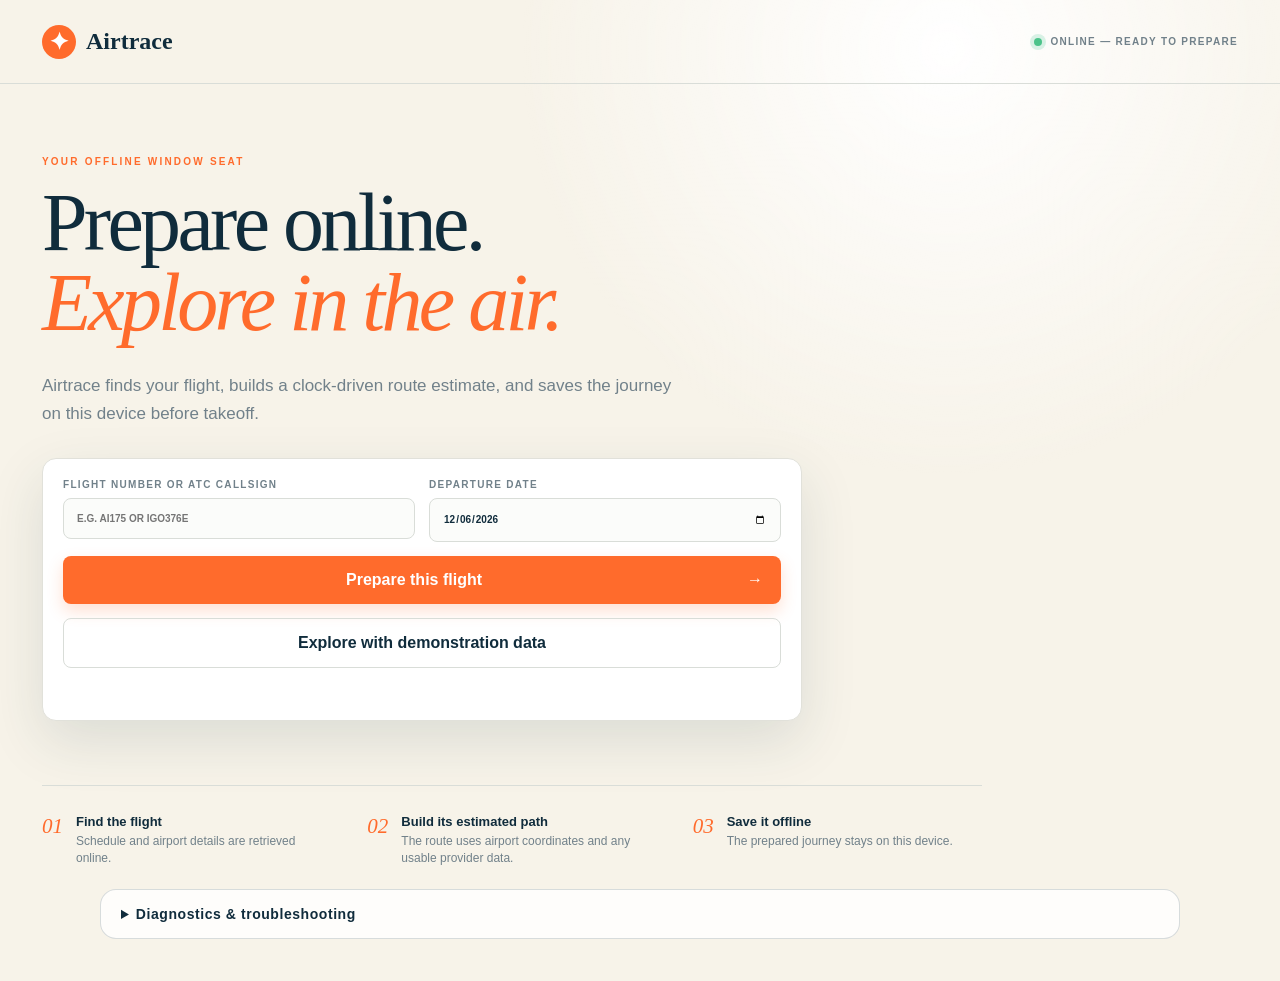
==== commit a9695d2b: "Start flight search with an empty input in v33" ====
--- a/index.html
+++ b/index.html
@@ -471,8 +471,7 @@
 
             <input
               id="flightNumber"
-              value="AI175"
-              placeholder="6E5184 or IGO376E"
+              placeholder="e.g. AI175 or IGO376E"
               autocomplete="off"
               required
             >
@@ -566,7 +565,7 @@
 
       <div class="route-meta">
         <span id="routeSource"></span>
-        <span id="savedStatus">Saved for offline use</span>
+        <span id="savedStatus" aria-live="polite">Saved for offline use</span>
 
         <button id="refreshFlight" type="button">
           ↻ Refresh live details
@@ -766,7 +765,7 @@
   </script>
   <script>
 const STORAGE_KEY = "airtrace.preparedJourney.v2";
-const APP_VERSION = "27";
+const APP_VERSION = "33";
 const DIAGNOSTIC_LOG_KEY = "airtrace.diagnostics.v1";
 const DIAGNOSTIC_INSTALL_KEY = "airtrace.installationId.v1";
 const DIAGNOSTIC_RETENTION_MS = 7 * 24 * 60 * 60 * 1000;
@@ -951,6 +950,8 @@
 let previewProgress = null;
 let clockTimer = null;
 let altitudeTimer = null;
+let climbAltitudeCount = null;
+let finalAltitudeCount = null;
 let refreshTimer = null;
 let animationFrame = null;
 let map = null;
@@ -958,6 +959,7 @@
 let mapReady = false;
 let sensorWatchId = null;
 let lastRefreshAt = 0;
+let refreshInFlight = false;
 let nearbyPlaceCache = null;
 const sensorState = {
   enabled: false,
@@ -988,32 +990,16 @@
   ["Caribbean Sea", -90, 9, -59, 24],
   ["Gulf of Mexico", -98, 18, -80, 31]
 ];
-const AIRPORT_REGION_NAMES = {
-  AGX:"Lakshadweep", AGR:"Uttar Pradesh", AMD:"Gujarat", ATQ:"Punjab", AYJ:"Uttar Pradesh",
-  BBI:"Odisha", BDQ:"Gujarat", BHO:"Madhya Pradesh", BHJ:"Gujarat", BLR:"Karnataka", BKB:"Rajasthan", BOM:"Maharashtra",
-  CCJ:"Kerala", CCU:"West Bengal", CJB:"Tamil Nadu", CNN:"Kerala", COK:"Kerala",
-  DBR:"Bihar", DED:"Uttarakhand", DEL:"Delhi", DGH:"Jharkhand", DIB:"Assam", DMU:"Nagaland",
-  GAU:"Assam", GAY:"Bihar", GOI:"Goa", GOX:"Goa", GOP:"Uttar Pradesh", GWL:"Madhya Pradesh",
-  HBX:"Karnataka", HYD:"Telangana", IDR:"Madhya Pradesh", IMF:"Manipur", ISK:"Maharashtra", IXA:"Tripura",
-  IXB:"West Bengal", IXC:"Chandigarh", IXD:"Uttar Pradesh", IXE:"Karnataka", IXG:"Karnataka", IXJ:"Jammu and Kashmir",
-  IXM:"Tamil Nadu", IXR:"Jharkhand", IXS:"Assam", IXU:"Maharashtra", IXZ:"Andaman and Nicobar Islands",
-  JAI:"Rajasthan", JDH:"Rajasthan", JGA:"Gujarat", JGB:"Chhattisgarh", JLR:"Madhya Pradesh", JRG:"Odisha", JRH:"Assam", JSA:"Rajasthan",
-  KNU:"Uttar Pradesh", KLH:"Maharashtra", KQH:"Rajasthan", KUU:"Himachal Pradesh",
-  LKO:"Uttar Pradesh", LUH:"Punjab", MAA:"Tamil Nadu", MYQ:"Karnataka", NAG:"Maharashtra", PAT:"Bihar", PGH:"Uttarakhand",
-  PNY:"Puducherry", PNQ:"Maharashtra", PRY:"Uttar Pradesh", PYG:"Sikkim", RAJ:"Gujarat", RDP:"West Bengal", RPR:"Chhattisgarh",
-  SHL:"Meghalaya", SLV:"Himachal Pradesh", SXR:"Jammu and Kashmir", STV:"Gujarat", TCR:"Tamil Nadu", TEZ:"Assam",
-  TIR:"Andhra Pradesh", TRV:"Kerala", TRZ:"Tamil Nadu", UDR:"Rajasthan", VGA:"Andhra Pradesh", VNS:"Uttar Pradesh", VTZ:"Andhra Pradesh",
-  AUH:"Abu Dhabi", DXB:"Dubai", SHJ:"Sharjah", HND:"Tokyo", ITM:"Osaka", ICN:"Incheon", LAX:"California", SFO:"California", JFK:"New York", EWR:"New Jersey"
-};
 const PLACE_REGION_NAMES = {
   agra:"Uttar Pradesh", ahmedabad:"Gujarat", ajmer:"Rajasthan", amritsar:"Punjab", ayodhya:"Uttar Pradesh",
   ballari:"Karnataka", bellary:"Karnataka", bengaluru:"Karnataka", bangalore:"Karnataka", belagavi:"Karnataka", belgaum:"Karnataka",
+  chamarajanagar:"Karnataka", chikmagalur:"Karnataka", chikkamagaluru:"Karnataka", davanagere:"Karnataka", gadag:"Karnataka",
   bhopal:"Madhya Pradesh", bhubaneswar:"Odisha", chandigarh:"Chandigarh", chennai:"Tamil Nadu", coimbatore:"Tamil Nadu",
   dehradun:"Uttarakhand", delhi:"Delhi", dharwad:"Karnataka", goa:"Goa", gorakhpur:"Uttar Pradesh", guwahati:"Assam",
-  hubballi:"Karnataka", hubli:"Karnataka", hyderabad:"Telangana", imphal:"Manipur", indore:"Madhya Pradesh",
+  hassan:"Karnataka", hospet:"Karnataka", hosapete:"Karnataka", hunsur:"Karnataka", hubballi:"Karnataka", hubli:"Karnataka", hyderabad:"Telangana", imphal:"Manipur", indore:"Madhya Pradesh",
   jaipur:"Rajasthan", jaisalmer:"Rajasthan", jammu:"Jammu and Kashmir", jamnagar:"Gujarat", jodhpur:"Rajasthan",
   kannur:"Kerala", kanpur:"Uttar Pradesh", kochi:"Kerala", cochin:"Kerala", kolhapur:"Maharashtra", kolkata:"West Bengal",
-  kozhikode:"Kerala", lucknow:"Uttar Pradesh", ludhiana:"Punjab", madurai:"Tamil Nadu", mangaluru:"Karnataka", mangalore:"Karnataka",
+  kozhikode:"Kerala", lucknow:"Uttar Pradesh", ludhiana:"Punjab", madikeri:"Karnataka", madurai:"Tamil Nadu", mandya:"Karnataka", mangaluru:"Karnataka", mangalore:"Karnataka",
   mumbai:"Maharashtra", mysuru:"Karnataka", mysore:"Karnataka", nagpur:"Maharashtra", nashik:"Maharashtra", newdelhi:"Delhi",
   panaji:"Goa", patna:"Bihar", prayagraj:"Uttar Pradesh", pune:"Maharashtra", raipur:"Chhattisgarh", rajkot:"Gujarat",
   ranchi:"Jharkhand", shillong:"Meghalaya", shimla:"Himachal Pradesh", srinagar:"Jammu and Kashmir", surat:"Gujarat",
@@ -1026,12 +1012,6 @@
   if (supplied) return String(supplied);
   const key = String(name || "").normalize("NFD").replace(/[\u0300-\u036f]/g, "").toLowerCase().replace(/[^a-z]/g, "");
   return PLACE_REGION_NAMES[key] || null;
-}
-
-function airportDisplayName(airport) {
-  const city = airport?.city || airport?.code || "—";
-  const region = airport?.region || AIRPORT_REGION_NAMES[String(airport?.code || "").toUpperCase()];
-  return region && region.toLowerCase() !== String(city).toLowerCase() ? `${city}, ${region}` : city;
 }
 
 function saveJourney() {
@@ -1056,7 +1036,34 @@
 }
 
 function cleanFlightNumber(value) {
-  return value.toUpperCase().replace(/[^A-Z0-9]/g, "");
+  return String(value || "").toUpperCase().replace(/[^A-Z0-9]/g, "");
+}
+
+function departureDateForRefresh() {
+  const savedDate = String(journey?.lookup?.date || "");
+  if (/^\d{4}-\d{2}-\d{2}$/.test(savedDate)) return savedDate;
+  const source = journey?.flight?.scheduledDepartureUtc || journey?.flight?.departureUtc;
+  const timestamp = flightTimestamp(source);
+  if (!Number.isFinite(timestamp)) return null;
+  try {
+    const parts = new Intl.DateTimeFormat("en-US", {
+      timeZone: journey?.flight?.origin?.timeZone || "UTC",
+      year: "numeric", month: "2-digit", day: "2-digit"
+    }).formatToParts(new Date(timestamp));
+    const values = Object.fromEntries(parts.map(part => [part.type, part.value]));
+    return `${values.year}-${values.month}-${values.day}`;
+  } catch (_) {
+    return new Date(timestamp).toISOString().slice(0, 10);
+  }
+}
+
+function refreshLookupDetails() {
+  if (!journey?.flight) return null;
+  const flight = cleanFlightNumber(
+    journey.lookup?.flight || journey.lookup?.entered || journey.flight.ident || journey.flight.callSign
+  );
+  const date = departureDateForRefresh();
+  return flight && date ? { flight, date } : null;
 }
 
 function clamp(value, min = 0, max = 1) {
@@ -1535,15 +1542,18 @@
   const climbFactor = Math.min(clamp(elapsedMinutes / climbMinutes), clamp(progress / .15));
   const descentFactor = Math.min(clamp(remainingMinutes / descentMinutes), clamp((1 - progress) / .25));
   const rawFeet = cruise * Math.min(climbFactor, descentFactor);
-  const feet = rawFeet <= 1000 && descentFactor < 1
-    ? Math.round(rawFeet / 5) * 5
+  const initialCountdown = rawFeet <= 10000 && climbFactor < 1 && climbFactor <= descentFactor;
+  const finalCountdown = rawFeet > 0 && rawFeet <= 10000 && descentFactor < 1 && descentFactor < climbFactor;
+  const feet = initialCountdown || finalCountdown
+    ? Math.floor(rawFeet)
     : Math.round(rawFeet / 500) * 500;
   const phase = climbFactor < 1 ? "Estimated climb" : descentFactor < 1 ? "Estimated descent" : "Estimated cruise";
   return {
     feet: Math.max(0, feet),
     phase,
     confidence: "estimated",
-    finalCountdown: rawFeet > 0 && rawFeet <= 1000 && descentFactor < 1
+    initialCountdown,
+    finalCountdown
   };
 }
 
@@ -1857,15 +1867,49 @@
   $("speedDetail").textContent = `${Math.max(0, knots).toLocaleString()} kt · ${source}`;
 }
 
-function updateFinalAltitudeCountdown() {
+function updateEstimatedAltitudeCounter() {
   const liveProvider = providerLiveLocation();
   if (!journey || previewProgress !== null || sensorAltitudeReading() !== null
-      || (liveProvider && Number.isFinite(liveProvider.altitudeFt))) return;
-  const reading = estimatedAltitude(effectiveProgress(), Date.now());
-  if (!reading.finalCountdown) return;
-  $("altitude").textContent = `↓ ${Math.max(0, reading.feet).toLocaleString()} ft`;
-  $("altitudeDetail").textContent = "Final 1,000 ft countdown · estimated, not live aircraft data";
-  updateSpeed(effectiveProgress(), reading, null);
+      || (liveProvider && Number.isFinite(liveProvider.altitudeFt))) {
+    climbAltitudeCount = null;
+    finalAltitudeCount = null;
+    return;
+  }
+  const progress = effectiveProgress();
+  if (progress >= 1 || Date.now() >= airborneWindow().landing) {
+    climbAltitudeCount = null;
+    finalAltitudeCount = 0;
+    $("altitude").textContent = "0 ft";
+    $("altitudeDetail").textContent = "Estimated touchdown time reached";
+    updateSpeed(1, { feet: 0 }, null);
+    return;
+  }
+  const reading = estimatedAltitude(progress, Date.now());
+  if (reading.initialCountdown) {
+    finalAltitudeCount = null;
+    if (climbAltitudeCount === null) {
+      climbAltitudeCount = Math.max(0, Math.min(10000, reading.feet));
+    } else {
+      climbAltitudeCount = Math.min(10000, climbAltitudeCount + 1, reading.feet);
+    }
+    $("altitude").textContent = `↑ ${climbAltitudeCount.toLocaleString()} ft`;
+    $("altitudeDetail").textContent = "First 10,000 ft climb · exact whole-foot display · estimated, not live aircraft data";
+    updateSpeed(progress, { ...reading, feet: climbAltitudeCount }, null);
+    return;
+  }
+  climbAltitudeCount = null;
+  if (!reading.finalCountdown) {
+    finalAltitudeCount = null;
+    return;
+  }
+  if (finalAltitudeCount === null) {
+    finalAltitudeCount = reading.feet >= 9950 ? 10000 : Math.max(0, reading.feet);
+  } else {
+    finalAltitudeCount = Math.max(0, Math.min(finalAltitudeCount - 1, reading.feet));
+  }
+  $("altitude").textContent = `↓ ${finalAltitudeCount.toLocaleString()} ft`;
+  $("altitudeDetail").textContent = "Final 10,000 ft countdown · exact whole-foot display · estimated, not live aircraft data";
+  updateSpeed(progress, { ...reading, feet: finalAltitudeCount }, null);
 }
 
 function updatePlaneMarker(progress) {
@@ -2040,9 +2084,10 @@
   const providerLanding = providerConfirmedLanding();
 
   updatePlaneMarker(progress);
-  $("progressText").textContent = `${Math.round(progress * 100)}%`;
+  const displayedProgress = progress >= 1 ? 100 : Math.min(99, Math.floor(progress * 100));
+  $("progressText").textContent = `${displayedProgress}%`;
   $("progressBar").style.width = `${progress * 100}%`;
-  $("previewSlider").value = Math.round(progress * 100);
+  $("previewSlider").value = displayedProgress;
   $("previewSlider").style.setProperty("--slider-progress", `${progress * 100}%`);
   const displayedPosition = phonePosition ? sensorState.fix : liveProvider || point;
   const positionSource = phonePosition ? "phone" : liveProvider ? "provider" : "simulation";
@@ -2062,32 +2107,75 @@
   $("altitudeLabel").textContent = phoneAltitude !== null
     ? "PHONE-REPORTED ALTITUDE"
     : providerAltitude !== null ? "PROVIDER LIVE ALTITUDE" : "ESTIMATED ALTITUDE";
-  if (phoneAltitude !== null) {
+  if (progress >= 1) {
+    climbAltitudeCount = null;
+    finalAltitudeCount = 0;
+    $("altitudeLabel").textContent = "ESTIMATED ALTITUDE";
+    $("altitude").textContent = "0 ft";
+    $("altitudeDetail").textContent = previewProgress !== null
+      ? "Preview reached the destination"
+      : "Estimated touchdown time reached";
+  } else if (phoneAltitude !== null) {
+    climbAltitudeCount = null;
+    finalAltitudeCount = null;
     $("altitude").textContent = `${Math.max(0, phoneAltitude.feet).toLocaleString()} ft`;
     $("altitudeDetail").textContent = phoneAltitude.accuracyFeet === null
       ? "GPS altitude · accuracy not supplied by the phone"
       : `GPS altitude · ±${phoneAltitude.accuracyFeet.toLocaleString()} ft${phoneAltitude.accuracyFeet > 6500 ? " · low confidence" : ""}`;
   } else if (providerAltitude !== null) {
+    climbAltitudeCount = null;
+    finalAltitudeCount = null;
     $("altitude").textContent = `${Math.max(0, providerAltitude).toLocaleString()} ft`;
     $("altitudeDetail").textContent = `Reported ${new Date(liveProvider.reportedAt).toLocaleTimeString([], { hour: "2-digit", minute: "2-digit" })} · online provider data`;
   } else if (fallbackAltitude.confidence === "confirmed") {
+    climbAltitudeCount = null;
+    finalAltitudeCount = null;
     $("altitude").textContent = `${Math.max(0, fallbackAltitude.feet).toLocaleString()} ft`;
     $("altitudeDetail").textContent = fallbackAltitude.phase;
   } else if (fallbackAltitude.feet === null) {
+    climbAltitudeCount = null;
+    finalAltitudeCount = null;
     $("altitude").textContent = "Unavailable";
     $("altitudeDetail").textContent = fallbackAltitude.phase;
   } else {
-    $("altitude").textContent = fallbackAltitude.finalCountdown
-      ? `↓ ${Math.max(0, fallbackAltitude.feet).toLocaleString()} ft`
-      : `≈ ${Math.max(0, fallbackAltitude.feet).toLocaleString()} ft`;
+    if (fallbackAltitude.initialCountdown && climbAltitudeCount === null) {
+      climbAltitudeCount = Math.max(0, Math.min(10000, fallbackAltitude.feet));
+      finalAltitudeCount = null;
+    } else if (fallbackAltitude.initialCountdown) {
+      finalAltitudeCount = null;
+    } else if (fallbackAltitude.finalCountdown && finalAltitudeCount === null) {
+      climbAltitudeCount = null;
+      finalAltitudeCount = fallbackAltitude.feet >= 9950 ? 10000 : Math.max(0, fallbackAltitude.feet);
+    } else if (fallbackAltitude.finalCountdown) {
+      climbAltitudeCount = null;
+      finalAltitudeCount = Math.min(finalAltitudeCount, fallbackAltitude.feet);
+    } else {
+      climbAltitudeCount = null;
+      finalAltitudeCount = null;
+    }
+    $("altitude").textContent = fallbackAltitude.initialCountdown
+      ? `↑ ${climbAltitudeCount.toLocaleString()} ft`
+      : fallbackAltitude.finalCountdown
+        ? `↓ ${finalAltitudeCount.toLocaleString()} ft`
+        : `≈ ${Math.max(0, fallbackAltitude.feet).toLocaleString()} ft`;
     const range = Math.max(1500, Math.round(fallbackAltitude.feet * .25 / 500) * 500);
     const low = Math.max(0, fallbackAltitude.feet - range);
     const high = fallbackAltitude.feet + range;
-    $("altitudeDetail").textContent = fallbackAltitude.finalCountdown
-      ? "Final 1,000 ft countdown · estimated, not live aircraft data"
-      : `${fallbackAltitude.phase} · likely ${low.toLocaleString()}–${high.toLocaleString()} ft · not live aircraft data`;
-  }
-  const displayedAltitude = phoneAltitude || (providerAltitude !== null ? { feet: providerAltitude } : fallbackAltitude);
+    $("altitudeDetail").textContent = fallbackAltitude.initialCountdown
+      ? "First 10,000 ft climb · exact whole-foot display · estimated, not live aircraft data"
+      : fallbackAltitude.finalCountdown
+        ? "Final 10,000 ft countdown · exact whole-foot display · estimated, not live aircraft data"
+        : `${fallbackAltitude.phase} · likely ${low.toLocaleString()}–${high.toLocaleString()} ft · not live aircraft data`;
+  }
+  const displayedAltitude = progress >= 1
+    ? { feet: 0 }
+    : phoneAltitude || (providerAltitude !== null
+      ? { feet: providerAltitude }
+      : fallbackAltitude.initialCountdown && climbAltitudeCount !== null
+        ? { ...fallbackAltitude, feet: climbAltitudeCount }
+        : fallbackAltitude.finalCountdown && finalAltitudeCount !== null
+          ? { ...fallbackAltitude, feet: finalAltitudeCount }
+          : fallbackAltitude);
   updateSpeed(progress, displayedAltitude, liveProvider);
   updateTimelineTimes(progress);
   updateFlyingOver(point, progress);
@@ -2127,7 +2215,7 @@
     $("phaseDetail").textContent = `${formatDuration(now - departure)} elapsed`;
   }
 
-  $("refreshFlight").disabled = !navigator.onLine || !journey.lookup;
+  $("refreshFlight").disabled = !navigator.onLine || !refreshLookupDetails() || refreshInFlight;
 }
 
 function openJourney(data) {
@@ -2146,8 +2234,8 @@
   const providerStatus = String(data.flight.status || "").trim();
   const usefulStatus = providerStatus && !/^unknown$/i.test(providerStatus) ? ` · ${providerStatus}` : "";
   $("flightIdentity").textContent = `${data.flight.airline || "Flight"} · ${data.flight.ident}${usefulStatus}`;
-  $("originCity").textContent = airportDisplayName(data.flight.origin);
-  $("destinationCity").textContent = airportDisplayName(data.flight.destination);
+  $("originCity").textContent = data.flight.origin.city || data.flight.origin.code;
+  $("destinationCity").textContent = data.flight.destination.city || data.flight.destination.code;
   $("originCode").textContent = data.flight.origin.code;
   $("destinationCode").textContent = data.flight.destination.code;
   const initialWindow = airborneWindow();
@@ -2171,7 +2259,7 @@
     if (previewProgress === null) renderTracker();
   }, 1000);
   clearInterval(altitudeTimer);
-  altitudeTimer = setInterval(updateFinalAltitudeCountdown, 100);
+  altitudeTimer = setInterval(updateEstimatedAltitudeCounter, 20);
   clearInterval(refreshTimer);
   refreshTimer = setInterval(() => {
     const tracking = journey?.tracking || {};
@@ -2185,15 +2273,40 @@
 
 async function refreshFlightData(options = {}) {
   const apiBase = (config.API_BASE_URL || "").replace(/\/$/, "");
-  if (!journey?.lookup || !navigator.onLine || !apiBase) return;
   const button = $("refreshFlight");
+  const status = $("savedStatus");
+  const interactive = !options.silent;
+  if (!journey) return;
+  if (refreshInFlight) {
+    if (interactive) status.textContent = "A live refresh is already in progress…";
+    return;
+  }
+  if (!navigator.onLine) {
+    if (interactive) status.textContent = "Offline — reconnect before refreshing live details.";
+    return;
+  }
+  if (!apiBase) {
+    if (interactive) status.textContent = "Live refresh service is not configured.";
+    return;
+  }
+  const lookup = refreshLookupDetails();
+  if (!lookup) {
+    if (interactive) status.textContent = "This saved journey does not contain enough flight information to refresh.";
+    return;
+  }
+  refreshInFlight = true;
   const oldText = button.textContent;
   button.disabled = true;
-  button.textContent = "Refreshing…";
+  if (interactive) {
+    button.textContent = "Refreshing…";
+    status.textContent = "Checking the flight provider for updated details…";
+  }
   logDiagnostic("flight_refresh_started", { silent: Boolean(options.silent) });
   try {
-    const { flight, date } = journey.lookup;
-    const response = await fetch(`${apiBase}/prepare?flight=${encodeURIComponent(flight)}&date=${encodeURIComponent(date)}`);
+    const { flight, date } = lookup;
+    const response = await fetch(`${apiBase}/prepare?flight=${encodeURIComponent(flight)}&date=${encodeURIComponent(date)}&refresh=${Date.now()}`, {
+      cache: "no-store"
+    });
     const body = await response.json().catch(() => ({}));
     if (!response.ok) throw new Error(body.error || `Flight service returned ${response.status}`);
     const tracking = journey.tracking || {};
@@ -2202,14 +2315,18 @@
     lastRefreshAt = Date.now();
     logDiagnostic("flight_refresh_succeeded", { providerSchema: body.schemaVersion || null });
     openJourney(body);
+    status.textContent = `${options.silent ? "Live details updated automatically" : "Live details updated"} at ${new Intl.DateTimeFormat(undefined, {
+      hour: "2-digit", minute: "2-digit", second: "2-digit"
+    }).format(new Date())}`;
   } catch (error) {
     logDiagnostic("flight_refresh_failed", { message: safeDiagnosticText(error.message) });
     if (!options.silent) {
-      $("savedStatus").textContent = error.message || "Live details could not be refreshed.";
+      status.textContent = `Refresh failed: ${error.message || "Live details could not be refreshed."}`;
     }
   } finally {
-    button.textContent = oldText;
-    button.disabled = !navigator.onLine || !journey?.lookup;
+    refreshInFlight = false;
+    if (interactive) button.textContent = oldText;
+    button.disabled = !navigator.onLine || !refreshLookupDetails();
   }
 }
 
@@ -2352,7 +2469,7 @@
 logDiagnostic("app_started", { version: APP_VERSION, online: navigator.onLine });
 updateDiagnosticsStatus();
 if ("serviceWorker" in navigator) {
-  navigator.serviceWorker.register("./sw.js?v=27").then(registration => {
+  navigator.serviceWorker.register("./sw.js?v=33").then(registration => {
     logDiagnostic("service_worker_registered", { controlled: Boolean(navigator.serviceWorker.controller) });
     registration.update().catch(error => logDiagnostic("service_worker_update_failed", { message: safeDiagnosticText(error.message) }));
   }).catch(error => logDiagnostic("service_worker_registration_failed", { message: safeDiagnosticText(error.message) }));
